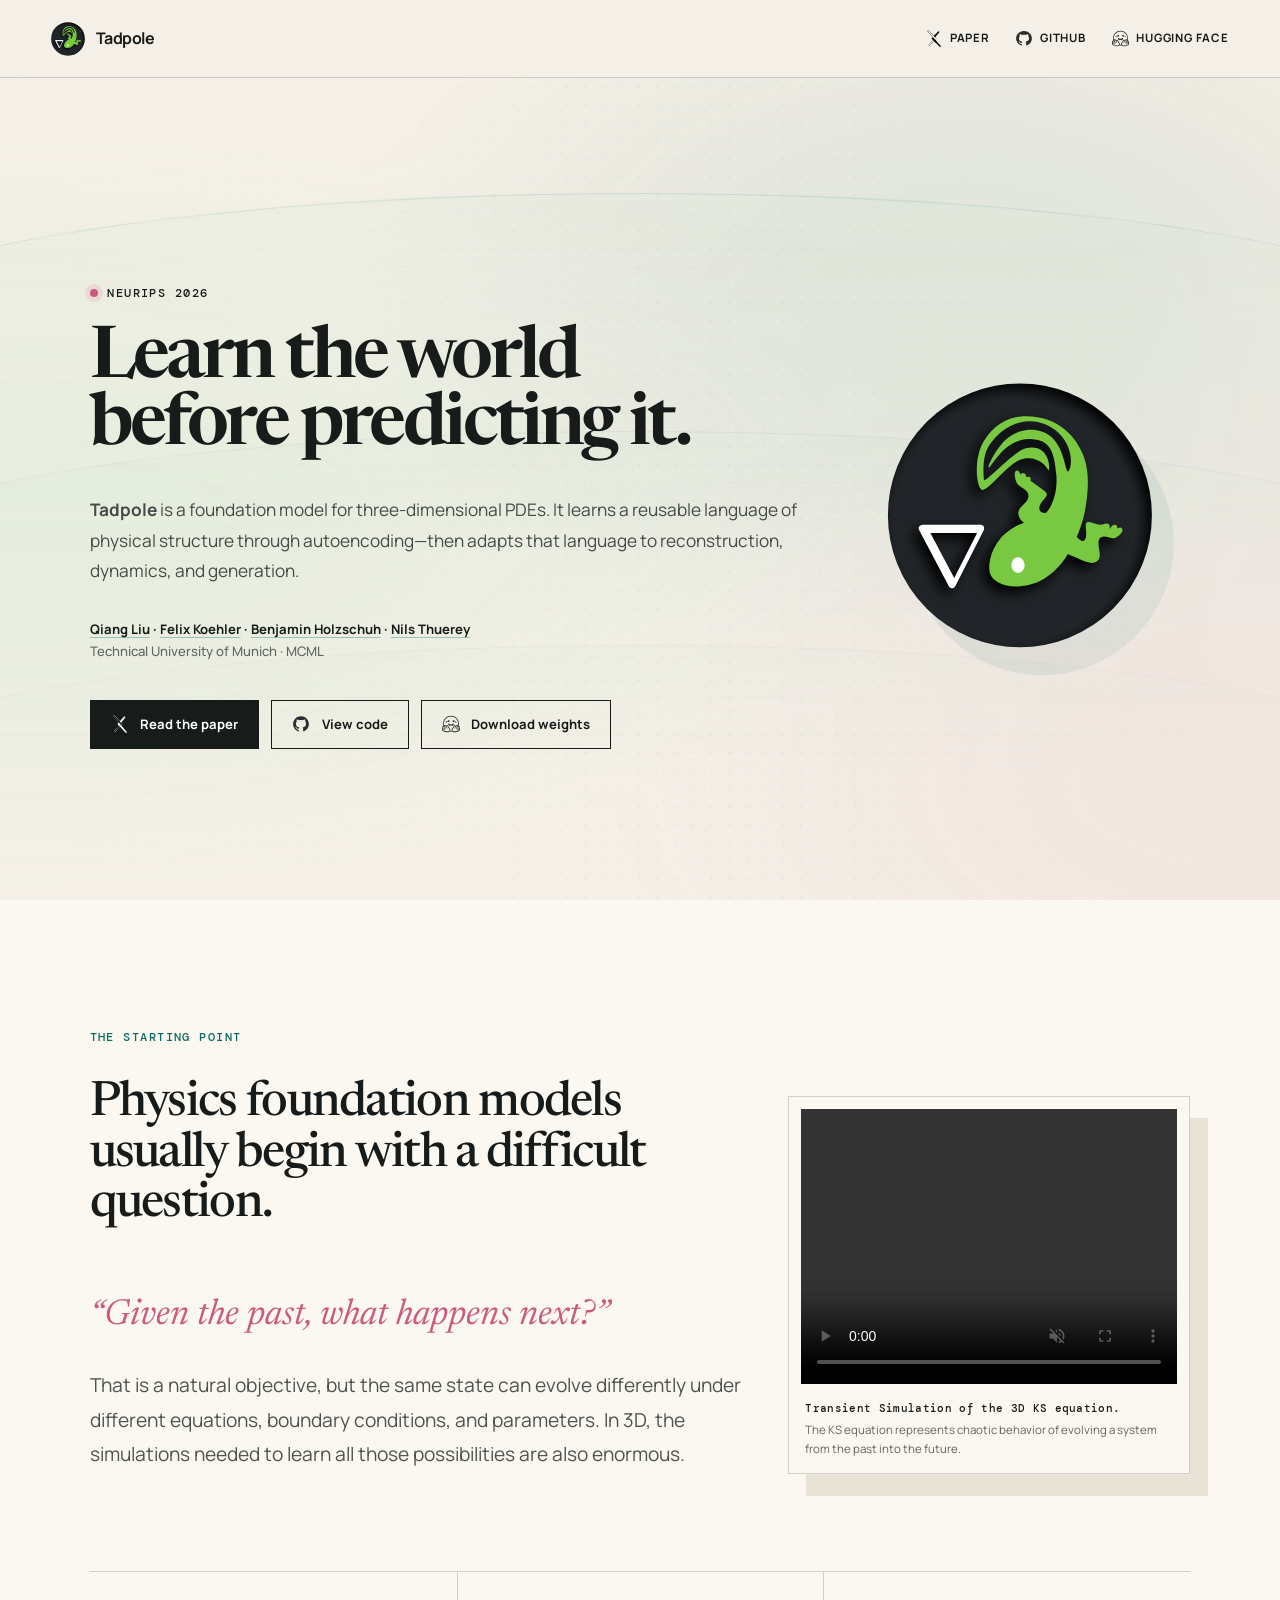
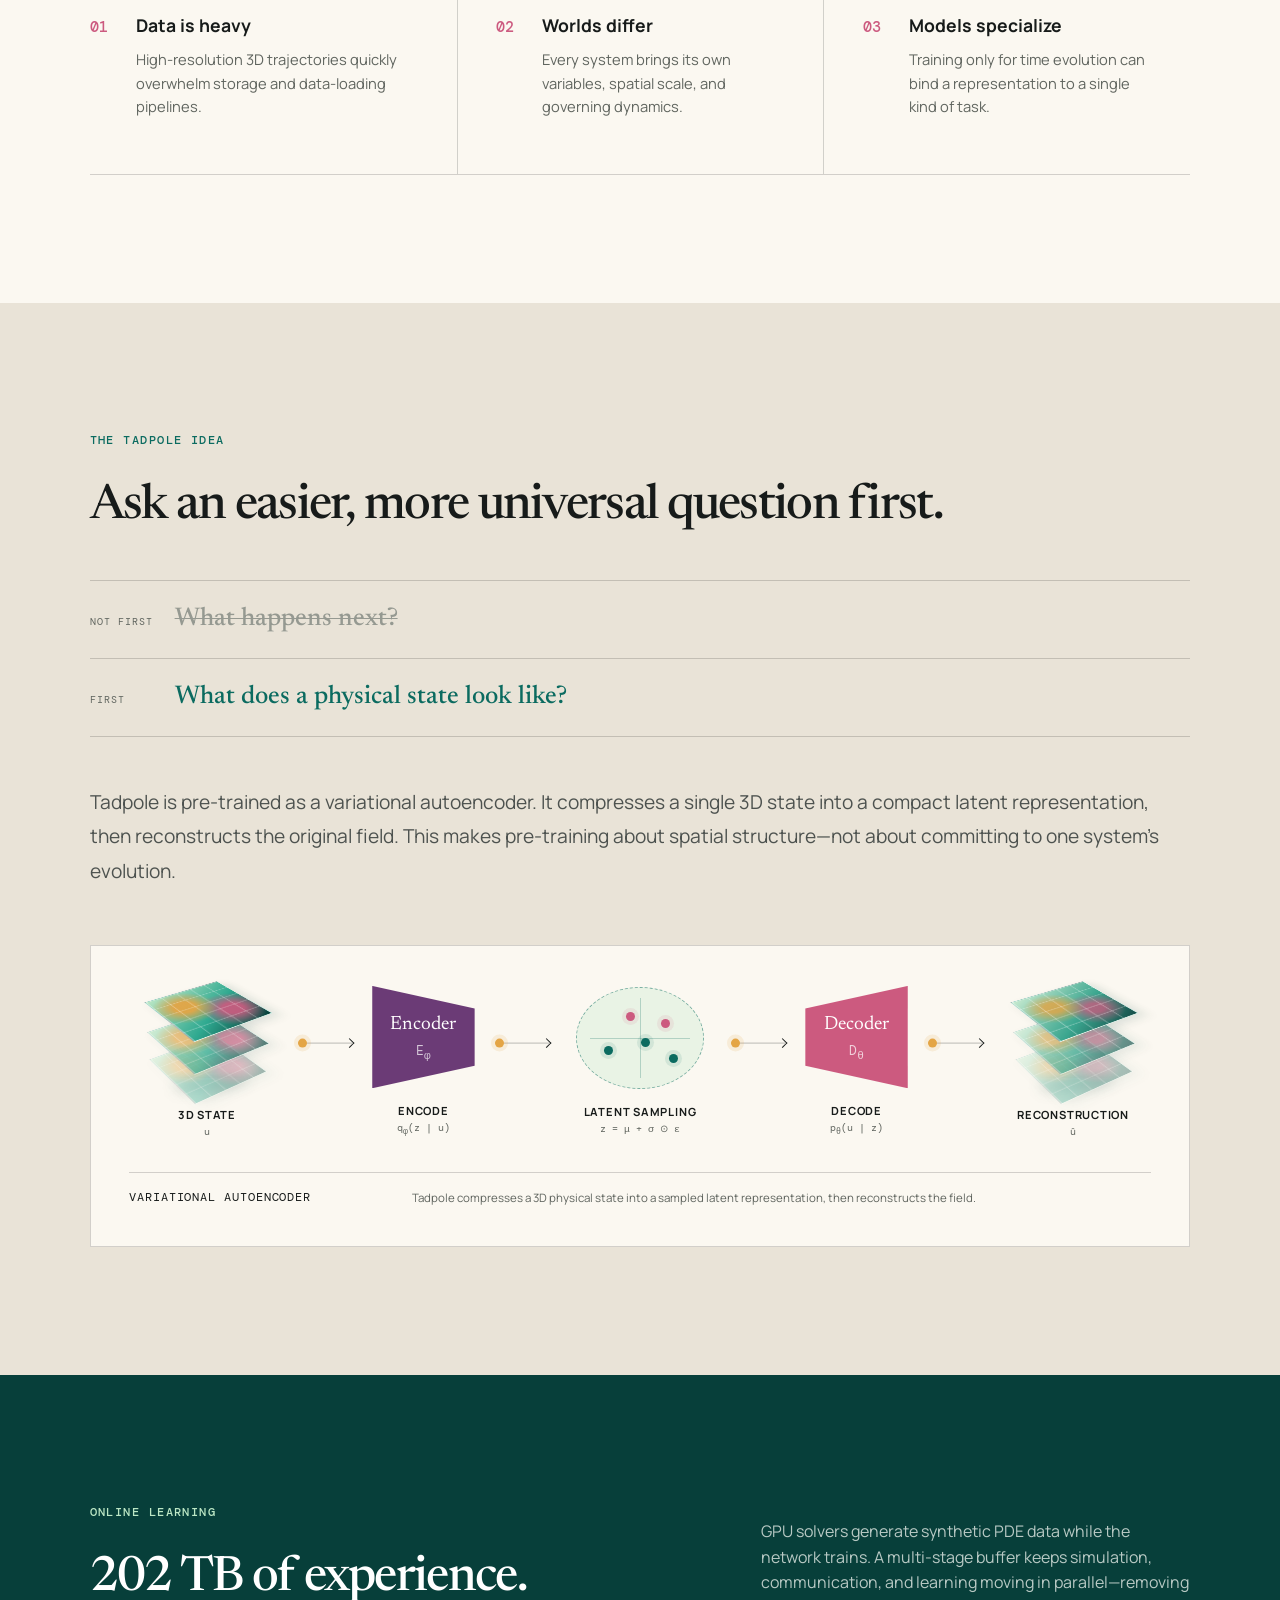
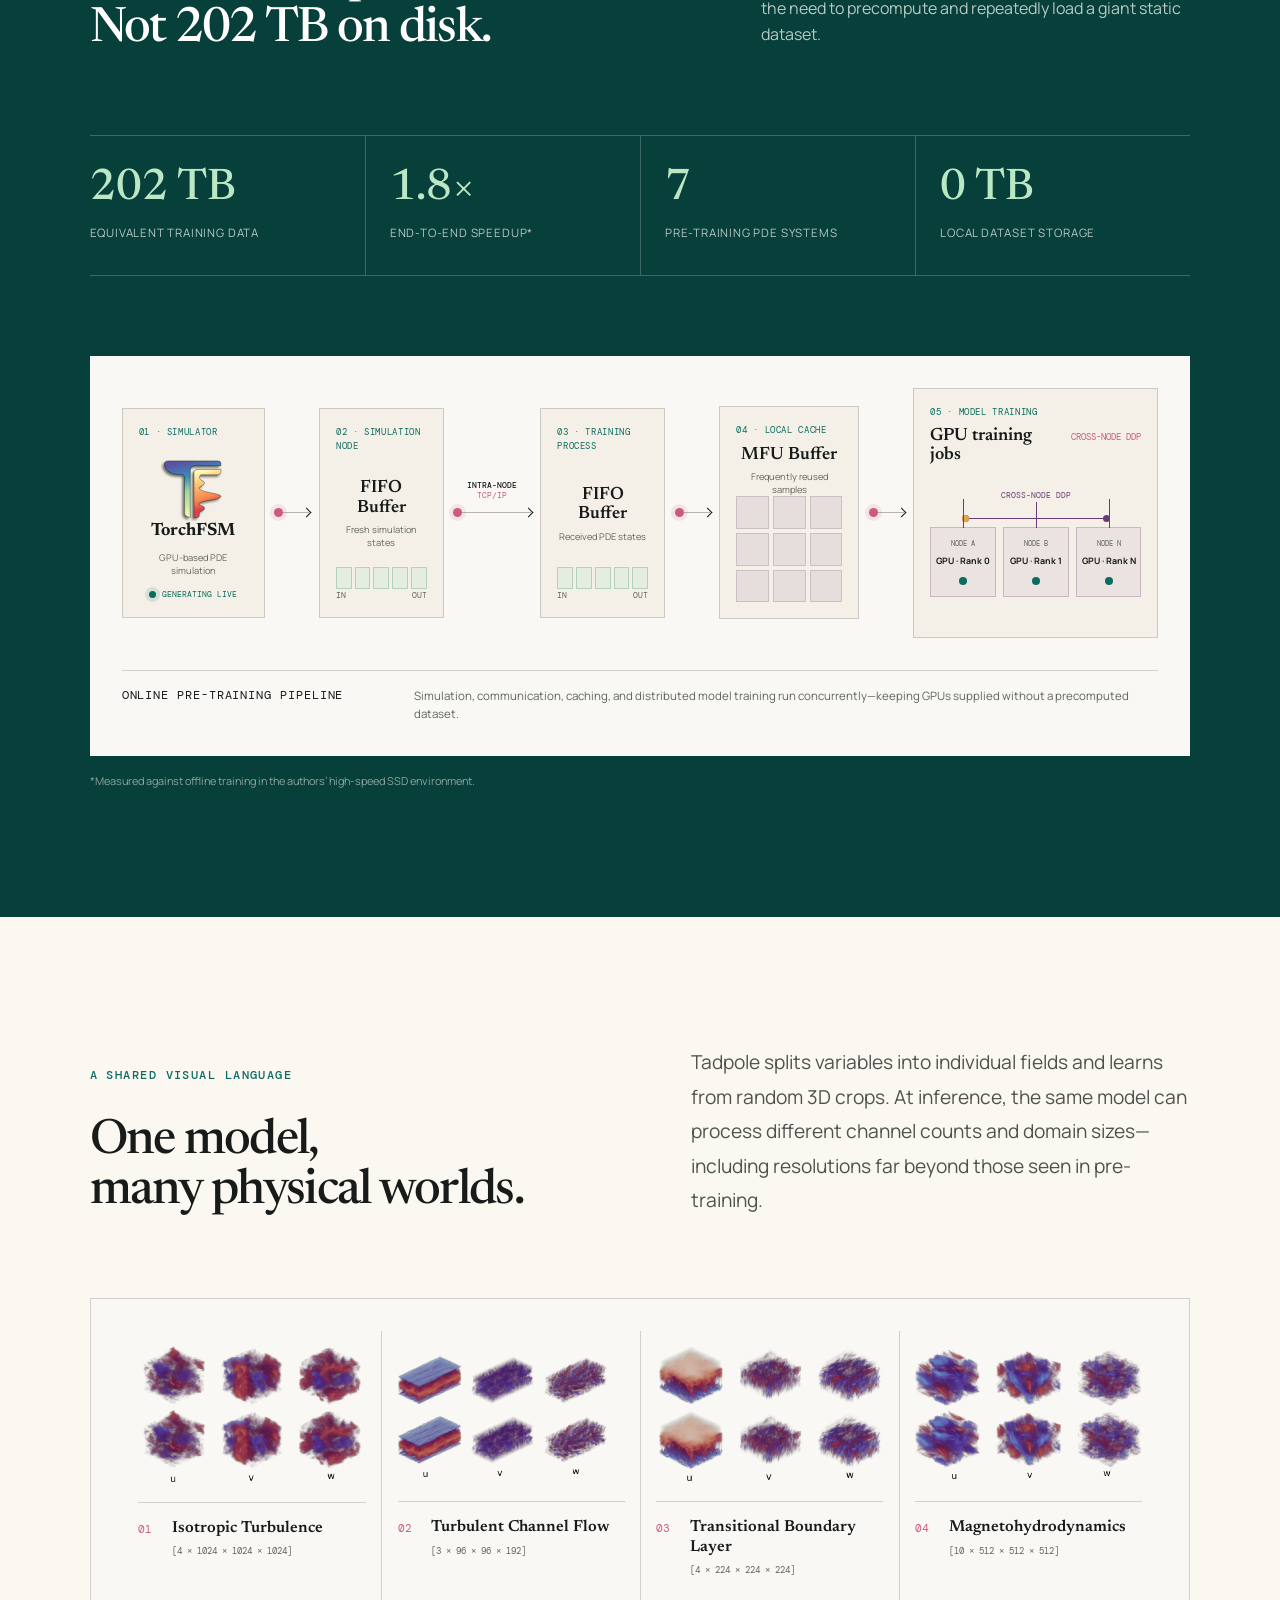
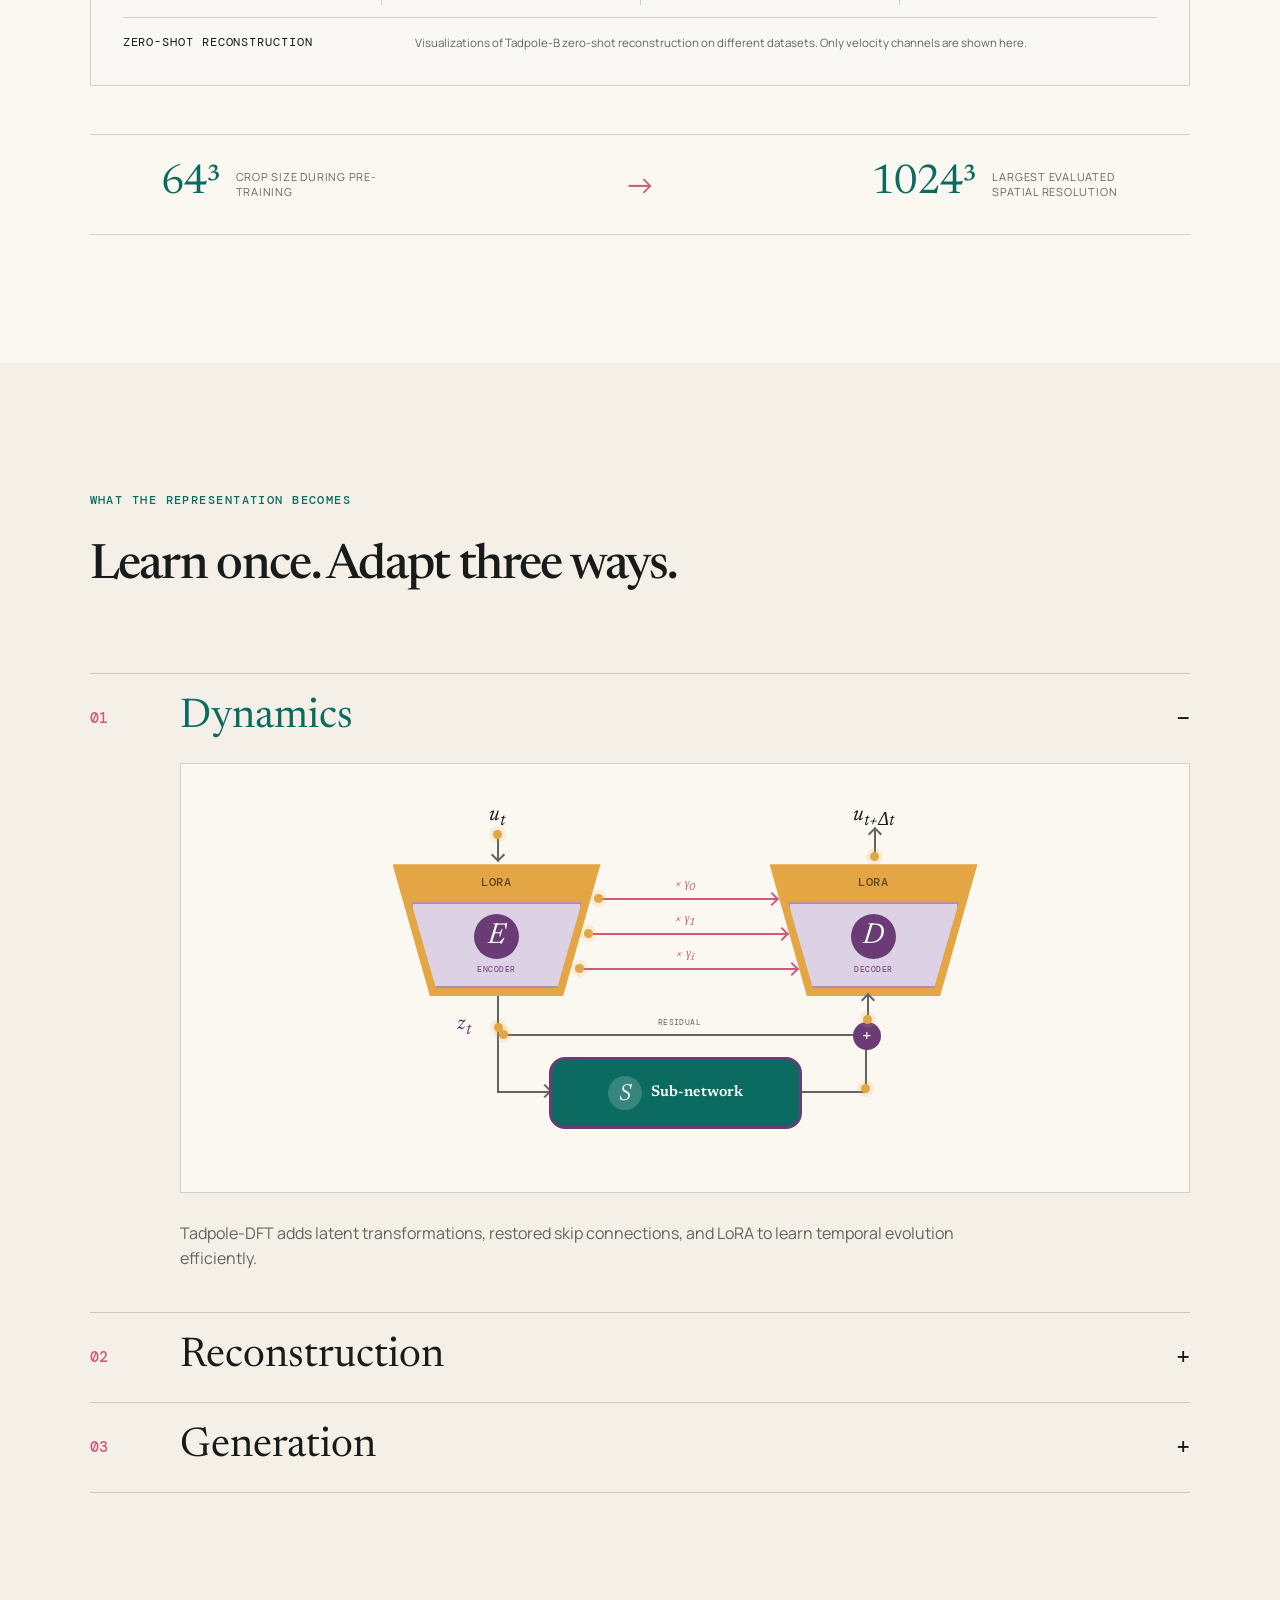
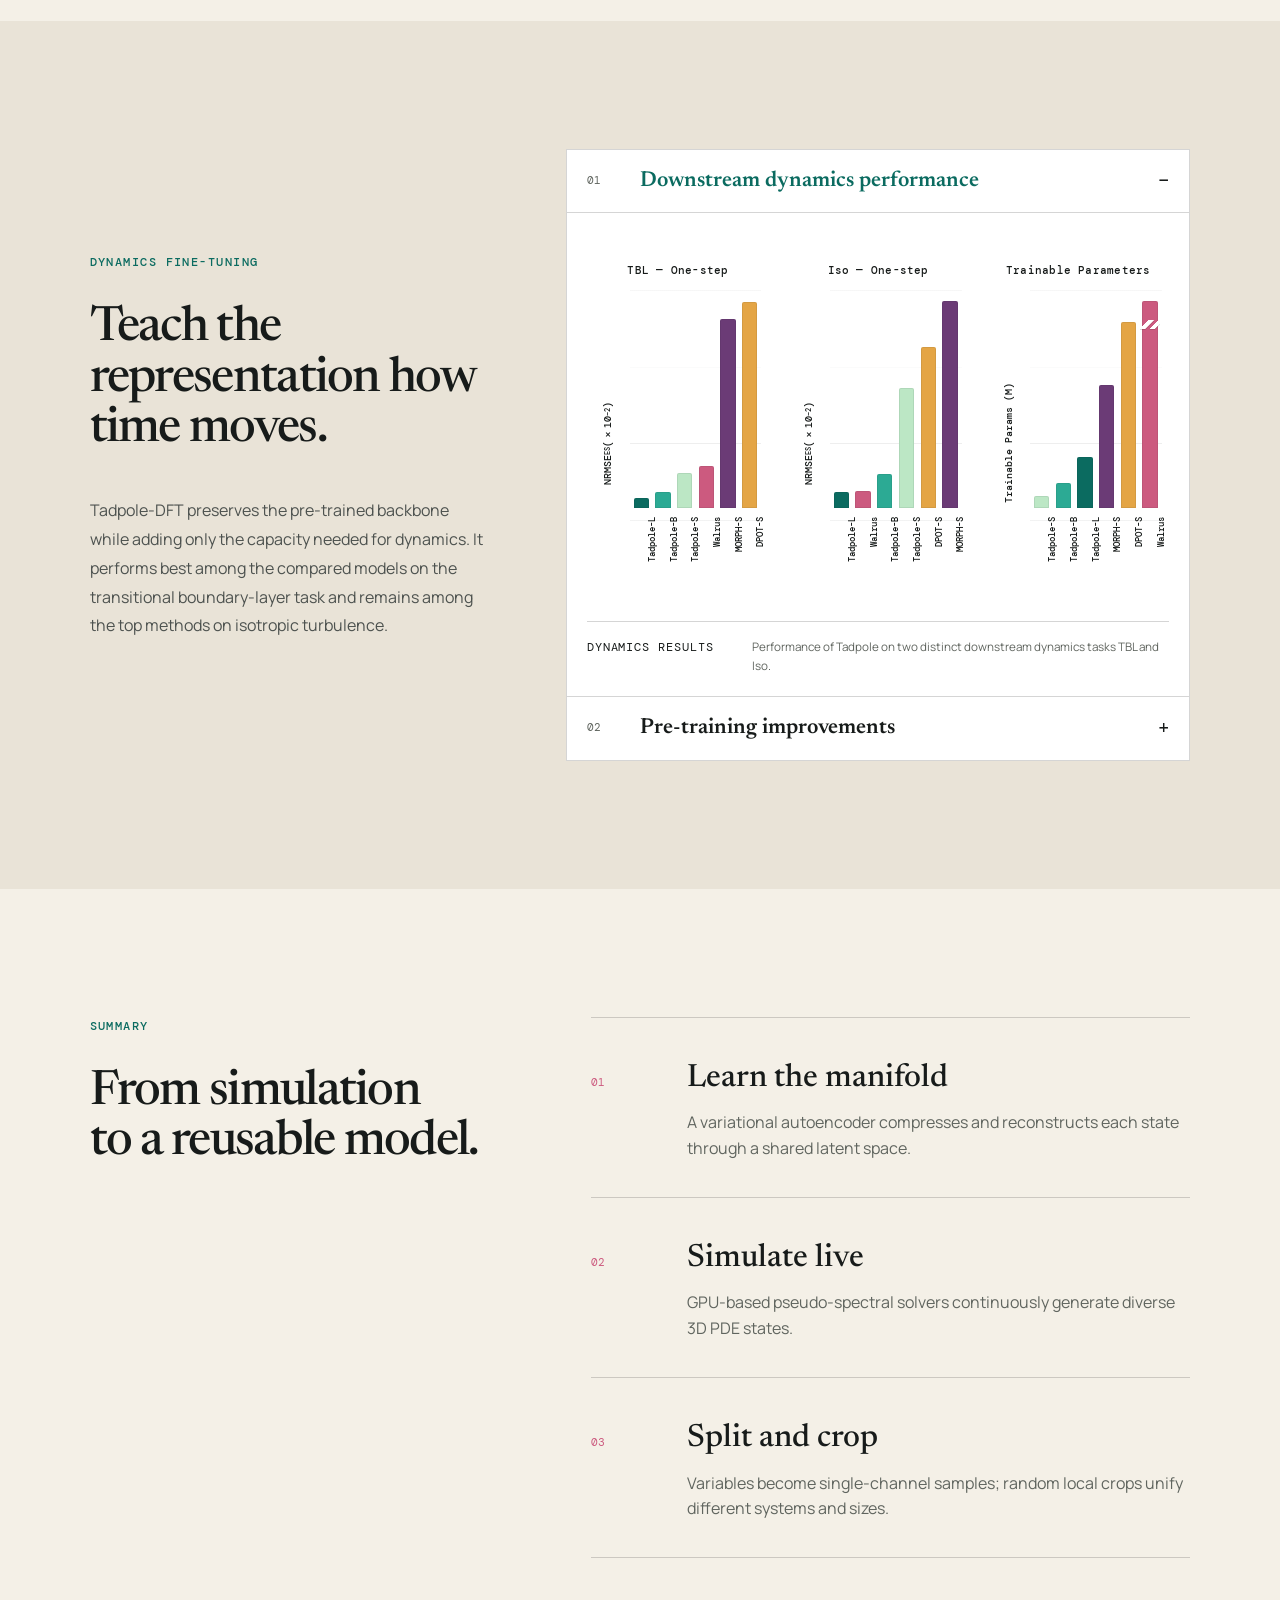
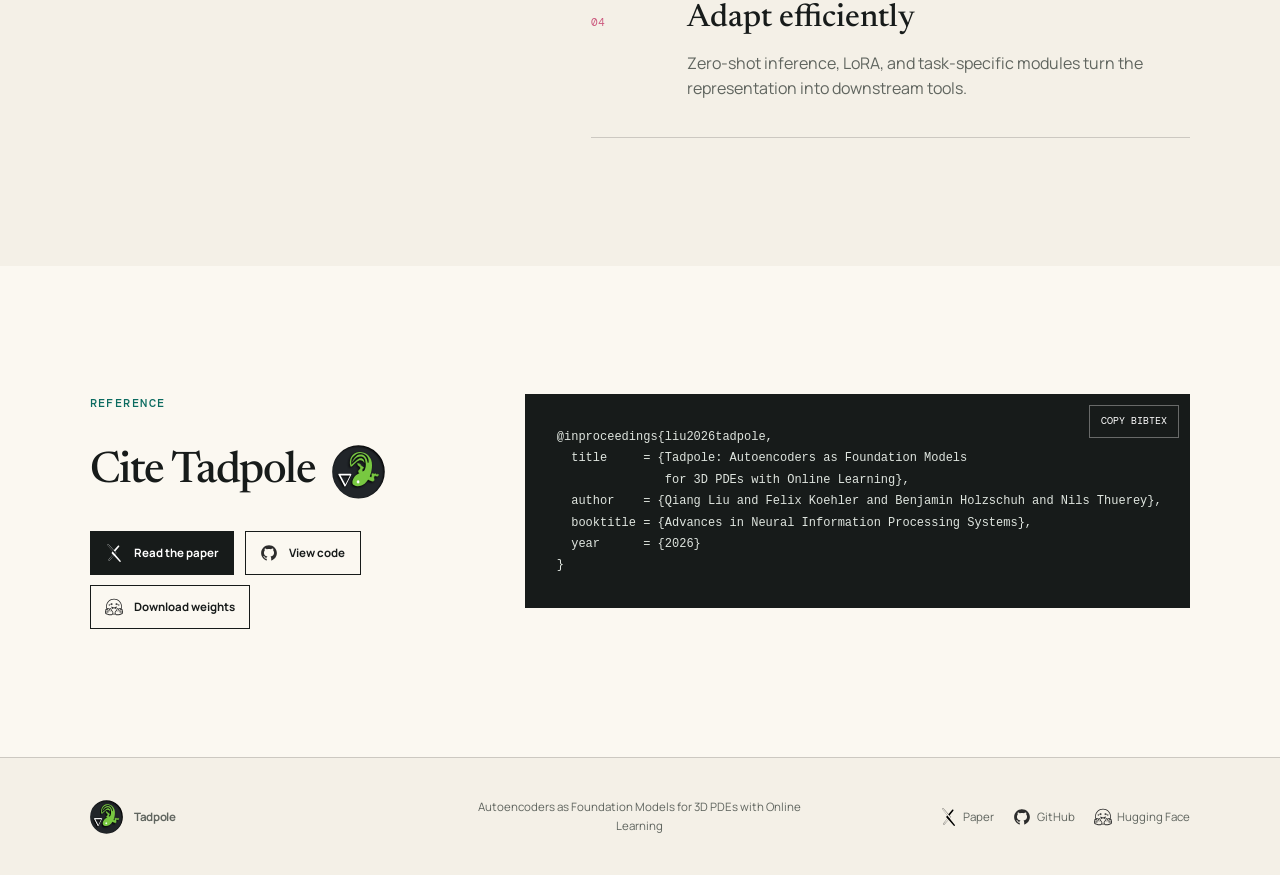
==== docs/index.html @ f6e2d160 "rename webpage folder" ====
<!doctype html>
<html lang="en">
  <head>
    <meta charset="utf-8" />
    <meta name="viewport" content="width=device-width, initial-scale=1" />
    <meta
      name="description"
      content="Tadpole is a foundation model for 3D PDEs that learns transferable representations through autoencoding and online simulation."
    />
    <meta name="theme-color" content="#f4f0e7" />
    <meta property="og:title" content="Tadpole: Autoencoders as Foundation Models for 3D PDEs" />
    <meta
      property="og:description"
      content="Learn the shape of the physical world first. Then learn how it moves."
    />
    <meta property="og:type" content="website" />
    <meta property="og:image" content="assets/blog/pic/fig2.png" />
    <title>Tadpole — Foundation Models for 3D PDEs</title>
    <link rel="icon" href="assets/tadpole.svg" type="image/svg+xml" />
    <link rel="preconnect" href="https://fonts.googleapis.com" />
    <link rel="preconnect" href="https://fonts.gstatic.com" crossorigin />
    <link
      href="https://fonts.googleapis.com/css2?family=DM+Mono:wght@400;500&family=Manrope:wght@400;500;600;700&family=Newsreader:opsz,wght@6..72,500;6..72,600&display=swap"
      rel="stylesheet"
    />
    <link rel="stylesheet" href="styles.css?v=20261026-14" />
  </head>
  <body>
    <div class="page-loader" aria-hidden="true">
      <div class="page-loader-brand">
        <img src="assets/tadpole.svg" alt="" />
        <strong>Tadpole</strong>
        <span>Foundation models for 3D PDEs</span>
        <i><b></b></i>
      </div>
    </div>
    <a class="skip-link" href="#story">Skip to the story</a>

    <header class="site-header">
      <a class="brand" href="#top" aria-label="Tadpole, back to top">
        <img class="brand-logo" src="assets/tadpole.svg" alt="" />
        <span>Tadpole</span>
      </a>
      <div class="header-actions" aria-label="Project links">
        <a class="header-link" href="https://arxiv.org/abs/2605.15284" aria-label="Read the Tadpole paper on arXiv">
          <img class="link-icon" src="assets/images/thirdparty_icons/arXiv_black.svg" alt="" /><span class="link-label">Paper</span>
        </a>
        <a class="header-link" href="https://github.com/tum-pbs/tadpole" aria-label="View Tadpole on GitHub">
          <img class="link-icon" src="assets/images/thirdparty_icons/githubb_black.svg" alt="" /><span class="link-label">GitHub</span>
        </a>
        <a class="header-link" href="https://huggingface.co/thuerey-group/Tadpole" aria-label="Download Tadpole from Hugging Face">
          <img class="link-icon" src="assets/images/thirdparty_icons/Huggingface_black.svg" alt="" /><span class="link-label">Hugging Face</span>
        </a>
      </div>
    </header>

    <main id="top">
      <section class="hero" aria-labelledby="hero-title">
        <div class="hero-flow" aria-hidden="true">
          <span></span><span></span><span></span>
        </div>
        <div class="hero-copy">
          <div class="eyebrow"><span class="dot"></span> NeurIPS 2026</div>
          <h1 id="hero-title">Learn the world<br /><span class="hero-title-line">before predicting it.</span></h1>
          <p class="hero-deck">
            <strong>Tadpole</strong> is a foundation model for three-dimensional PDEs.
            It learns a reusable language of physical structure through autoencoding—then
            adapts that language to reconstruction, dynamics, and generation.
          </p>
          <p class="authors">
            <a href="https://qiauil.github.io/">Qiang Liu</a> ·
            <a href="https://fkoehler.site/">Felix Koehler</a> ·
            <a href="https://www.linkedin.com/in/benjamin-holzschuh-022768236/">Benjamin Holzschuh</a> ·
            <a href="https://ge.in.tum.de/about/n-thuerey/">Nils Thuerey</a>
            <span>Technical University of Munich · MCML</span>
          </p>
          <div class="hero-actions">
            <a class="button button-primary" href="https://arxiv.org/abs/2605.15284">
              <img class="link-icon" src="assets/images/thirdparty_icons/arXiv_white.svg" alt="" />Read the paper
            </a>
            <a class="button button-secondary" href="https://github.com/tum-pbs/tadpole">
              <img class="link-icon" src="assets/images/thirdparty_icons/githubb_black.svg" alt="" />View code
            </a>
            <a class="button button-secondary" href="https://huggingface.co/thuerey-group/Tadpole">
              <img class="link-icon" src="assets/images/thirdparty_icons/Huggingface_black.svg" alt="" />Download weights
            </a>
          </div>
        </div>

        <div class="hero-visual hero-logo-visual">
          <img src="assets/tadpole.svg" alt="Tadpole logo" />
        </div>
      </section>

      <section class="story-intro section" id="story">
        <p class="section-kicker">The starting point</p>
        <div class="story-intro-lead">
          <div class="story-intro-copy">
            <h2>Physics foundation models usually begin with a difficult question.</h2>
            <p class="statement">“Given the past, what happens next?”</p>
            <p class="body-large">
              That is a natural objective, but the same state can evolve differently under different
              equations, boundary conditions, and parameters. In 3D, the simulations needed to learn
              all those possibilities are also enormous.
            </p>
          </div>
          <figure class="ks-video">
            <video
              src="assets/video/ks.mp4"
              width="364"
              height="266"
              autoplay
              loop
              muted
              playsinline
              controls
              aria-describedby="ks-video-caption"
            ></video>
            <figcaption id="ks-video-caption">
              <strong>Transient Simulation of the 3D KS equation.</strong>
              The KS equation represents chaotic behavior of evolving a system from the past into the future.
            </figcaption>
          </figure>
        </div>
        <div class="challenge-grid" aria-label="Three challenges for 3D physics foundation models">
          <article>
            <span>01</span>
            <h3>Data is heavy</h3>
            <p>High-resolution 3D trajectories quickly overwhelm storage and data-loading pipelines.</p>
          </article>
          <article>
            <span>02</span>
            <h3>Worlds differ</h3>
            <p>Every system brings its own variables, spatial scale, and governing dynamics.</p>
          </article>
          <article>
            <span>03</span>
            <h3>Models specialize</h3>
            <p>Training only for time evolution can bind a representation to a single kind of task.</p>
          </article>
        </div>
      </section>

      <section class="pivot section" id="idea">
        <div class="pivot-copy">
          <p class="section-kicker">The Tadpole idea</p>
          <h2>Ask an easier, more universal question first.</h2>
          <div class="question-swap">
            <div class="question old"><span>Not first</span><s>What happens next?</s></div>
            <div class="question new"><span>First</span><strong>What does a physical state look like?</strong></div>
          </div>
          <p class="body-large">
            Tadpole is pre-trained as a variational autoencoder. It compresses a single 3D state
            into a compact latent representation, then reconstructs the original field. This makes
            pre-training about spatial structure—not about committing to one system’s evolution.
          </p>
        </div>
        <figure class="vae-animation" aria-labelledby="vae-animation-caption">
          <div class="vae-flow">
            <div class="vae-stage vae-field-stage">
              <div class="vae-field-card" aria-hidden="true">
                <span class="vae-field-plane vae-plane-back"></span>
                <span class="vae-field-plane vae-plane-middle"></span>
                <span class="vae-field-plane vae-plane-front"></span>
              </div>
              <strong>3D state</strong>
              <small>u</small>
            </div>

            <div class="vae-connector" style="--delay: 0s" aria-hidden="true"><i></i></div>

            <div class="vae-stage">
              <div class="vae-module vae-encoder" aria-hidden="true">
                <span>Encoder</span>
                <small>E<sub>φ</sub></small>
              </div>
              <strong>Encode</strong>
              <small>q<sub>φ</sub>(z | u)</small>
            </div>

            <div class="vae-connector" style="--delay: .55s" aria-hidden="true"><i></i></div>

            <div class="vae-stage vae-latent-stage">
              <div class="vae-latent" aria-hidden="true">
                <span class="latent-axis latent-axis-x"></span>
                <span class="latent-axis latent-axis-y"></span>
                <i style="--x: 25%; --y: 62%; --d: 0s"></i>
                <i style="--x: 42%; --y: 28%; --d: -.35s"></i>
                <i style="--x: 54%; --y: 54%; --d: -.7s"></i>
                <i style="--x: 70%; --y: 35%; --d: -1.05s"></i>
                <i style="--x: 76%; --y: 70%; --d: -1.4s"></i>
              </div>
              <strong>Latent sampling</strong>
              <small>z = μ + σ ⊙ ε</small>
            </div>

            <div class="vae-connector" style="--delay: 1.1s" aria-hidden="true"><i></i></div>

            <div class="vae-stage">
              <div class="vae-module vae-decoder" aria-hidden="true">
                <span>Decoder</span>
                <small>D<sub>θ</sub></small>
              </div>
              <strong>Decode</strong>
              <small>p<sub>θ</sub>(u | z)</small>
            </div>

            <div class="vae-connector" style="--delay: 1.65s" aria-hidden="true"><i></i></div>

            <div class="vae-stage vae-field-stage">
              <div class="vae-field-card vae-field-output" aria-hidden="true">
                <span class="vae-field-plane vae-plane-back"></span>
                <span class="vae-field-plane vae-plane-middle"></span>
                <span class="vae-field-plane vae-plane-front"></span>
              </div>
              <strong>Reconstruction</strong>
              <small>û</small>
            </div>
          </div>
          <figcaption id="vae-animation-caption">
            <span>Variational autoencoder</span>
            Tadpole compresses a 3D physical state into a sampled latent representation, then reconstructs the field.
          </figcaption>
        </figure>
      </section>

      <section class="online section" id="online">
        <div class="online-heading">
          <div class="online-title-block">
            <p class="section-kicker light">Online learning</p>
            <h2>202 TB of experience.<br />Not 202 TB on disk.</h2>
          </div>
          <p>
            GPU solvers generate synthetic PDE data while the network trains. A multi-stage buffer
            keeps simulation, communication, and learning moving in parallel—removing the need to
            precompute and repeatedly load a giant static dataset.
          </p>
        </div>
        <div class="stats-row">
          <div><strong>202 TB</strong><span>equivalent training data</span></div>
          <div><strong>1.8×</strong><span>end-to-end speedup*</span></div>
          <div><strong>7</strong><span>pre-training PDE systems</span></div>
          <div><strong>0 TB</strong><span>local dataset storage</span></div>
        </div>
        <figure class="online-animation" aria-labelledby="online-animation-caption">
          <div class="online-dataflow">
            <div class="online-node simulator-node">
              <span class="online-step">01 · Simulator</span>
              <a class="torchfsm-link" href="https://qiauil.github.io/torchfsm/" aria-label="Visit the TorchFSM project website">
                <img src="assets/torchfsm.svg" alt="TorchFSM logo" />
                <strong>TorchFSM</strong>
              </a>
              <small>GPU-based PDE simulation</small>
              <div class="sim-status"><i></i><span>Generating live</span></div>
            </div>

            <div class="online-connector" style="--flow-delay: 0s" aria-hidden="true"><i></i></div>

            <div class="online-node buffer-node">
              <span class="online-step">02 · Simulation node</span>
              <strong>FIFO Buffer</strong>
              <small>Fresh simulation states</small>
              <div class="fifo-queue" aria-hidden="true">
                <i></i><i></i><i></i><i></i><i></i>
              </div>
              <div class="queue-labels"><span>in</span><span>out</span></div>
            </div>

            <div class="online-connector tcp-connector" style="--flow-delay: .5s">
              <span><strong>Intra-node</strong> TCP/IP</span><i aria-hidden="true"></i>
            </div>

            <div class="online-node buffer-node">
              <span class="online-step">03 · Training process</span>
              <strong>FIFO Buffer</strong>
              <small>Received PDE states</small>
              <div class="fifo-queue fifo-queue-receive" aria-hidden="true">
                <i></i><i></i><i></i><i></i><i></i>
              </div>
              <div class="queue-labels"><span>in</span><span>out</span></div>
            </div>

            <div class="online-connector" style="--flow-delay: 1s" aria-hidden="true"><i></i></div>

            <div class="online-node mfu-node">
              <span class="online-step">04 · Local cache</span>
              <strong>MFU Buffer</strong>
              <small>Frequently reused samples</small>
              <div class="mfu-grid" aria-hidden="true">
                <i></i><i></i><i></i><i></i><i></i><i></i><i></i><i></i><i></i>
              </div>
            </div>

            <div class="online-connector" style="--flow-delay: 1.5s" aria-hidden="true"><i></i></div>

            <div class="online-node training-node">
              <div class="training-heading">
                <span class="online-step">05 · Model training</span>
                <strong>GPU training jobs</strong>
                <small>Cross-node DDP</small>
              </div>
              <div class="ddp-cluster" aria-label="Multiple GPU jobs connected through cross-node distributed data parallel training">
                <span class="ddp-label">Cross-node DDP</span>
                <div class="ddp-rail" aria-hidden="true"><i></i></div>
                <div class="gpu-job"><span>Node A</span><strong>GPU · Rank 0</strong><i></i></div>
                <div class="gpu-job"><span>Node B</span><strong>GPU · Rank 1</strong><i></i></div>
                <div class="gpu-job"><span>Node N</span><strong>GPU · Rank N</strong><i></i></div>
              </div>
            </div>
          </div>
          <figcaption id="online-animation-caption">
            <span>Online pre-training pipeline</span>
            Simulation, communication, caching, and distributed model training run concurrently—keeping GPUs supplied without a precomputed dataset.
          </figcaption>
        </figure>
        <p class="footnote">*Measured against offline training in the authors’ high-speed SSD environment.</p>
      </section>

      <section class="transfer section">
        <div class="transfer-heading">
          <div>
            <p class="section-kicker">A shared visual language</p>
            <h2>One model,<br />many physical worlds.</h2>
          </div>
          <p class="body-large">
            Tadpole splits variables into individual fields and learns from random 3D crops. At inference,
            the same model can process different channel counts and domain sizes—including resolutions far
            beyond those seen in pre-training.
          </p>
        </div>
        <div class="reconstruction-panel">
          <div
            class="reconstruction-showcase"
            aria-label="Tadpole-B zero-shot reconstructions on four unseen physical systems"
            aria-describedby="reconstruction-overall-caption"
          >
            <figure class="reconstruction-item">
            <div class="reconstruction-image">
              <img
                src="assets/images/reconstruction_vis/iso.png"
                alt="Zero-shot reconstruction visualization for isotropic turbulence"
              />
            </div>
            <figcaption>
              <span>01</span>
              <strong>Isotropic Turbulence</strong>
              <code>[4 × 1024 × 1024 × 1024]</code>
            </figcaption>
            </figure>
            <figure class="reconstruction-item">
            <div class="reconstruction-image">
              <img
                src="assets/images/reconstruction_vis/tcf.png"
                alt="Zero-shot reconstruction visualization for turbulent channel flow"
              />
            </div>
            <figcaption>
              <span>02</span>
              <strong>Turbulent Channel Flow</strong>
              <code>[3 × 96 × 96 × 192]</code>
            </figcaption>
            </figure>
            <figure class="reconstruction-item">
            <div class="reconstruction-image">
              <img
                src="assets/images/reconstruction_vis/tbl.png"
                alt="Zero-shot reconstruction visualization for a transitional boundary layer"
              />
            </div>
            <figcaption>
              <span>03</span>
              <strong>Transitional Boundary Layer</strong>
              <code>[4 × 224 × 224 × 224]</code>
            </figcaption>
            </figure>
            <figure class="reconstruction-item">
            <div class="reconstruction-image">
              <img
                src="assets/images/reconstruction_vis/mhd.png"
                alt="Zero-shot reconstruction visualization for magnetohydrodynamics"
              />
            </div>
            <figcaption>
              <span>04</span>
              <strong>Magnetohydrodynamics</strong>
              <code>[10 × 512 × 512 × 512]</code>
            </figcaption>
            </figure>
          </div>
          <div class="reconstruction-overall-caption" id="reconstruction-overall-caption">
            <span>Zero-shot reconstruction</span>
            <p>Visualizations of Tadpole-B zero-shot reconstruction on different datasets. Only velocity channels are shown here.</p>
          </div>
        </div>
        <div class="callout-line">
          <div class="callout-stat"><span>64³</span><p>crop size during pre-training</p></div>
          <i aria-hidden="true">→</i>
          <div class="callout-stat"><span>1024³</span><p>largest evaluated spatial resolution</p></div>
        </div>
      </section>

      <section class="outcomes section" id="results">
        <p class="section-kicker">What the representation becomes</p>
        <h2>Learn once. Adapt three ways.</h2>
        <div class="outcome-list">
          <article class="outcome active" data-outcome="predict">
            <button type="button" aria-expanded="true">
              <span class="outcome-index">01</span>
              <span class="outcome-title">Dynamics</span>
              <span class="outcome-icon">−</span>
            </button>
            <div class="outcome-detail">
              <p>Tadpole-DFT adds latent transformations, restored skip connections, and LoRA to learn temporal evolution efficiently.</p>
              <div class="outcome-diagram dynamics-diagram" role="group" aria-label="Dynamics architecture: the encoder and decoder are connected by skip connections, while the latent state follows both a direct residual path and a sub-network path before merging at the decoder">
                <div class="dft-map">
                  <span class="architecture-state dft-input-state">u<sub>t</sub></span>
                  <span class="dft-input-arrow" aria-hidden="true"></span>
                  <div class="architecture-block architecture-encoder dft-encoder" tabindex="0" data-tooltip="Low rank adaption for the backbone" aria-label="LoRA encoder block: Low rank adaption for the backbone">
                    <span class="lora-label">LoRA</span>
                    <div class="architecture-block-inner">
                      <i>E</i><small>Encoder</small>
                    </div>
                  </div>
                  <div class="dft-skip-bank" tabindex="0" data-tooltip="Predict with high-resolution spatial information" aria-label="Skip connections: Predict with high-resolution spatial information">
                    <span><em>× γ<sub>0</sub></em><i></i></span>
                    <span><em>× γ<sub>1</sub></em><i></i></span>
                    <span><em>× γ<sub>i</sub></em><i></i></span>
                  </div>
                  <div class="architecture-block architecture-decoder dft-decoder" tabindex="0" data-tooltip="Low rank adaption for the backbone" aria-label="LoRA decoder block: Low rank adaption for the backbone">
                    <span class="lora-label">LoRA</span>
                    <div class="architecture-block-inner">
                      <i>D</i><small>Decoder</small>
                    </div>
                  </div>
                  <span class="dft-output-arrow" aria-hidden="true"></span>
                  <span class="architecture-state dft-output-state">u<sub>t+Δt</sub></span>
                  <span class="latent-state dft-latent-state">z<sub>t</sub></span>
                  <span class="dft-residual-direct" aria-hidden="true"><em>Residual</em></span>
                  <span class="dft-subnetwork-input" aria-hidden="true"></span>
                  <div class="dft-subnetwork" tabindex="0" data-tooltip="Capture cross-variable interactions in latent space" aria-label="Sub-network: Capture cross-variable interactions in latent space"><i>S</i><span>Sub-network</span></div>
                  <span class="dft-subnetwork-output" aria-hidden="true"></span>
                  <div class="merge-node dft-merge" aria-hidden="true">+</div>
                  <span class="dft-merge-up" aria-hidden="true"></span>
                </div>
              </div>
            </div>
          </article>
          <article class="outcome" data-outcome="reconstruct">
            <button type="button" aria-expanded="false">
              <span class="outcome-index">02</span>
              <span class="outcome-title">Reconstruction</span>
              <span class="outcome-icon">+</span>
            </button>
            <div class="outcome-detail">
              <p>Use the pre-trained model directly on unseen systems, or fine-tune it for sharper domain-specific reconstructions.</p>
              <div class="outcome-diagram compact-diagram" role="group" aria-label="Reconstruction architecture: an input state passes through a LoRA-adapted encoder and decoder to produce a reconstruction">
                <div class="architecture-flow">
                  <span class="architecture-state">u<sub>t</sub></span>
                  <span class="architecture-arrow arrow-down" aria-hidden="true"></span>
                  <div class="architecture-block architecture-encoder" tabindex="0" data-tooltip="Low rank adaption for the backbone" aria-label="LoRA encoder block: Low rank adaption for the backbone">
                    <span class="lora-label">LoRA</span>
                    <div class="architecture-block-inner">
                      <i>E</i><small>Encoder</small>
                    </div>
                  </div>
                  <span class="architecture-arrow arrow-down" aria-hidden="true"></span>
                  <div class="architecture-block architecture-decoder" tabindex="0" data-tooltip="Low rank adaption for the backbone" aria-label="LoRA decoder block: Low rank adaption for the backbone">
                    <span class="lora-label lora-bottom">LoRA</span>
                    <div class="architecture-block-inner">
                      <i>D</i><small>Decoder</small>
                    </div>
                  </div>
                  <span class="architecture-arrow arrow-down" aria-hidden="true"></span>
                  <span class="architecture-state">û<sub>t</sub></span>
                </div>
              </div>
            </div>
          </article>
          <article class="outcome" data-outcome="generate">
            <button type="button" aria-expanded="false">
              <span class="outcome-index">03</span>
              <span class="outcome-title">Generation</span>
              <span class="outcome-icon">+</span>
            </button>
            <div class="outcome-detail">
              <p>Train a flow-matching model in the compact latent space, then decode new samples into full 3D physical fields.</p>
              <div class="outcome-diagram compact-diagram" role="group" aria-label="Generation architecture: an input state passes through a LoRA-adapted encoder into a compact latent representation used by a generative model">
                <div class="architecture-flow">
                  <span class="architecture-state">u<sub>t</sub></span>
                  <span class="architecture-arrow arrow-down" aria-hidden="true"></span>
                  <div class="architecture-block architecture-encoder" tabindex="0" data-tooltip="Low rank adaption for the backbone" aria-label="LoRA encoder block: Low rank adaption for the backbone">
                    <span class="lora-label">LoRA</span>
                    <div class="architecture-block-inner">
                      <i>E</i><small>Encoder</small>
                    </div>
                  </div>
                  <span class="latent-state">z<sub>t</sub></span>
                  <span class="architecture-arrow arrow-down" aria-hidden="true"></span>
                  <div class="generative-block" tabindex="0" data-tooltip="Generate new samples in latent space" aria-label="Generative Model: Generate new samples in latent space">
                    <span>Generative Model</span>
                    <small>Latent flow matching</small>
                  </div>
                </div>
              </div>
            </div>
          </article>
        </div>
      </section>

      <section class="evidence section">
        <div class="evidence-copy">
          <p class="section-kicker">Dynamics fine-tuning</p>
          <h2>Teach the representation how time moves.</h2>
          <p class="body-large">
            Tadpole-DFT preserves the pre-trained backbone while adding only the capacity needed for
            dynamics. It performs best among the compared models on the transitional boundary-layer
            task and remains among the top methods on isotropic turbulence.
          </p>
        </div>
        <figure class="paper-figure results-figure benchmark-figure" aria-label="Six bar plots comparing dynamics performance and trainable parameter counts">
          <div class="benchmark-accordion">
            <details class="benchmark-group benchmark-group-primary" name="dynamics-benchmark" open>
              <summary>
                <span class="benchmark-group-index">01</span>
                <span class="benchmark-group-title">Downstream dynamics performance</span>
                <span class="benchmark-group-icon" aria-hidden="true"></span>
              </summary>
              <div class="benchmark-group-content">
                <div class="benchmark-charts">
            <article class="mini-chart" aria-labelledby="chart-tbl-title">
              <h3 id="chart-tbl-title">TBL — One-step</h3>
              <div class="chart-layout">
                <div class="y-axis-title">NRMSE<sup>ES</sup> (×10<sup>−2</sup>)</div>
                <div class="bar-area">
                  <div class="bar method-tadpole-l" style="--bar-height: 4.8%" tabindex="0" data-method="Tadpole-L" data-value="0.58" aria-label="Tadpole-L: 0.58"><span>Tadpole-L</span></div>
                  <div class="bar method-tadpole-b" style="--bar-height: 7.8%" tabindex="0" data-method="Tadpole-B" data-value="0.93" aria-label="Tadpole-B: 0.93"><span>Tadpole-B</span></div>
                  <div class="bar method-tadpole-s" style="--bar-height: 16.9%" tabindex="0" data-method="Tadpole-S" data-value="2.02" aria-label="Tadpole-S: 2.02"><span>Tadpole-S</span></div>
                  <div class="bar method-walrus" style="--bar-height: 20.3%" tabindex="0" data-method="Walrus" data-value="2.44" aria-label="Walrus: 2.44"><span>Walrus</span></div>
                  <div class="bar method-morph" style="--bar-height: 91.3%" tabindex="0" data-method="MORPH-S" data-value="10.95" aria-label="MORPH-S: 10.95"><span>MORPH-S</span></div>
                  <div class="bar method-dpot" style="--bar-height: 99.7%" tabindex="0" data-method="DPOT-S" data-value="11.96" aria-label="DPOT-S: 11.96"><span>DPOT-S</span></div>
                </div>
              </div>
            </article>

            <article class="mini-chart" aria-labelledby="chart-iso-title">
              <h3 id="chart-iso-title">Iso — One-step</h3>
              <div class="chart-layout">
                <div class="y-axis-title">NRMSE<sup>ES</sup> (×10<sup>−2</sup>)</div>
                <div class="bar-area">
                  <div class="bar method-tadpole-l" style="--bar-height: 7.5%" tabindex="0" data-method="Tadpole-L" data-value="3.51" aria-label="Tadpole-L: 3.51"><span>Tadpole-L</span></div>
                  <div class="bar method-walrus" style="--bar-height: 8%" tabindex="0" data-method="Walrus" data-value="3.74" aria-label="Walrus: 3.74"><span>Walrus</span></div>
                  <div class="bar method-tadpole-b" style="--bar-height: 16.6%" tabindex="0" data-method="Tadpole-B" data-value="7.78" aria-label="Tadpole-B: 7.78"><span>Tadpole-B</span></div>
                  <div class="bar method-tadpole-s" style="--bar-height: 58.3%" tabindex="0" data-method="Tadpole-S" data-value="27.27" aria-label="Tadpole-S: 27.27"><span>Tadpole-S</span></div>
                  <div class="bar method-dpot" style="--bar-height: 77.8%" tabindex="0" data-method="DPOT-S" data-value="36.35" aria-label="DPOT-S: 36.35"><span>DPOT-S</span></div>
                  <div class="bar method-morph" style="--bar-height: 100%" tabindex="0" data-method="MORPH-S" data-value="46.74" aria-label="MORPH-S: 46.74"><span>MORPH-S</span></div>
                </div>
              </div>
            </article>

            <article class="mini-chart" aria-labelledby="chart-params-title">
              <h3 id="chart-params-title">Trainable Parameters</h3>
              <div class="chart-layout">
                <div class="y-axis-title">Trainable Params (M)</div>
                <div class="bar-area broken-scale" aria-label="Scale is broken above 55 million parameters">
                  <div class="bar method-tadpole-s" style="--bar-height: 5.5%" tabindex="0" data-method="Tadpole-S" data-value="3.0 M" aria-label="Tadpole-S: 3.0 million"><span>Tadpole-S</span></div>
                  <div class="bar method-tadpole-b" style="--bar-height: 11.8%" tabindex="0" data-method="Tadpole-B" data-value="6.5 M" aria-label="Tadpole-B: 6.5 million"><span>Tadpole-B</span></div>
                  <div class="bar method-tadpole-l" style="--bar-height: 24.7%" tabindex="0" data-method="Tadpole-L" data-value="13.6 M" aria-label="Tadpole-L: 13.6 million"><span>Tadpole-L</span></div>
                  <div class="bar method-morph" style="--bar-height: 59.6%" tabindex="0" data-method="MORPH-S" data-value="32.8 M" aria-label="MORPH-S: 32.8 million"><span>MORPH-S</span></div>
                  <div class="bar method-dpot" style="--bar-height: 90%" tabindex="0" data-method="DPOT-S" data-value="49.5 M" aria-label="DPOT-S: 49.5 million"><span>DPOT-S</span></div>
                  <div class="bar method-walrus bar-broken" style="--bar-height: 100%" tabindex="0" data-method="Walrus" data-value="1300.0 M" aria-label="Walrus: 1300 million, bar truncated with a broken axis"><span>Walrus</span></div>
                </div>
              </div>
            </article>

                </div>
                <div class="performance-caption" role="note">
                  <span>Dynamics results</span>
                  Performance of Tadpole on two distinct downstream dynamics tasks TBL and Iso.
                </div>
              </div>
            </details>

            <details class="benchmark-group" name="dynamics-benchmark">
              <summary>
                <span class="benchmark-group-index">02</span>
                <span class="benchmark-group-title">Pre-training improvements</span>
                <span class="benchmark-group-icon" aria-hidden="true"></span>
              </summary>
              <div class="benchmark-group-content">
                <div class="benchmark-charts">
            <article class="mini-chart" aria-labelledby="chart-tbl-pretrain-title">
              <h3 id="chart-tbl-pretrain-title">TBL — One-step</h3>
              <div class="chart-layout">
                <div class="y-axis-title">NRMSE<sup>ES</sup> / NRMSE<sup>ES</sup><sub>Scratch</sub></div>
                <div class="bar-area">
                  <div class="bar method-lora64" style="--bar-height: 46%" tabindex="0" data-method="DFT LORA64" data-value="0.69" aria-label="DFT LORA64: 0.69"><span>DFT LORA64</span></div>
                  <div class="bar method-lora32" style="--bar-height: 65.3%" tabindex="0" data-method="DFT LORA32" data-value="0.98" aria-label="DFT LORA32: 0.98"><span>DFT LORA32</span></div>
                  <div class="bar method-fpft" style="--bar-height: 82%" tabindex="0" data-method="FPFT" data-value="1.23" aria-label="FPFT: 1.23"><span>FPFT</span></div>
                  <div class="bar method-lora16" style="--bar-height: 96.7%" tabindex="0" data-method="DFT LORA16" data-value="1.45" aria-label="DFT LORA16: 1.45"><span>DFT LORA16</span></div>
                </div>
              </div>
            </article>

            <article class="mini-chart" aria-labelledby="chart-iso-pretrain-title">
              <h3 id="chart-iso-pretrain-title">Iso — One-step</h3>
              <div class="chart-layout">
                <div class="y-axis-title">NRMSE<sup>ES</sup> / NRMSE<sup>ES</sup><sub>Scratch</sub></div>
                <div class="bar-area">
                  <div class="bar method-lora64" style="--bar-height: 41.5%" tabindex="0" data-method="DFT LORA64" data-value="0.54" aria-label="DFT LORA64: 0.54"><span>DFT LORA64</span></div>
                  <div class="bar method-lora32" style="--bar-height: 60.8%" tabindex="0" data-method="DFT LORA32" data-value="0.79" aria-label="DFT LORA32: 0.79"><span>DFT LORA32</span></div>
                  <div class="bar method-fpft" style="--bar-height: 66.9%" tabindex="0" data-method="FPFT" data-value="0.87" aria-label="FPFT: 0.87"><span>FPFT</span></div>
                  <div class="bar method-lora16" style="--bar-height: 96.9%" tabindex="0" data-method="DFT LORA16" data-value="1.26" aria-label="DFT LORA16: 1.26"><span>DFT LORA16</span></div>
                </div>
              </div>
            </article>

            <article class="mini-chart" aria-labelledby="chart-params-pretrain-title">
              <h3 id="chart-params-pretrain-title">Trainable Parameters</h3>
              <div class="chart-layout">
                <div class="y-axis-title">Trainable Params (M)</div>
                <div class="bar-area">
                  <div class="bar method-lora16" style="--bar-height: 12.3%" tabindex="0" data-method="DFT LORA16" data-value="5.1 M" aria-label="DFT LORA16: 5.1 million"><span>DFT LORA16</span></div>
                  <div class="bar method-lora32" style="--bar-height: 15.6%" tabindex="0" data-method="DFT LORA32" data-value="6.5 M" aria-label="DFT LORA32: 6.5 million"><span>DFT LORA32</span></div>
                  <div class="bar method-lora64" style="--bar-height: 22.4%" tabindex="0" data-method="DFT LORA64" data-value="9.3 M" aria-label="DFT LORA64: 9.3 million"><span>DFT LORA64</span></div>
                  <div class="bar method-fpft" style="--bar-height: 100%" tabindex="0" data-method="FPFT" data-value="41.6 M" aria-label="FPFT: 41.6 million"><span>FPFT</span></div>
                </div>
              </div>
            </article>
                </div>
                <div class="performance-caption" role="note">
                  <span>Pre-training gains</span>
                  Performance improvements on the dynamics test from pre-training of Tadpole.
                </div>
              </div>
            </details>
          </div>
        </figure>
      </section>

      <section class="method section" id="method">
        <div class="method-heading">
          <p class="section-kicker">Summary</p>
          <h2>From simulation<br />to a reusable model.</h2>
        </div>
        <ol class="method-steps">
          <li>
            <span>01</span>
            <div><h3>Learn the manifold</h3><p>A variational autoencoder compresses and reconstructs each state through a shared latent space.</p></div>
          </li>
          <li>
            <span>02</span>
            <div><h3>Simulate live</h3><p>GPU-based pseudo-spectral solvers continuously generate diverse 3D PDE states.</p></div>
          </li>
          <li>
            <span>03</span>
            <div><h3>Split and crop</h3><p>Variables become single-channel samples; random local crops unify different systems and sizes.</p></div>
          </li>
          <li>
            <span>04</span>
            <div><h3>Adapt efficiently</h3><p>Zero-shot inference, LoRA, and task-specific modules turn the representation into downstream tools.</p></div>
          </li>
        </ol>
      </section>

      <section class="citation section" aria-labelledby="citation-title">
        <div class="citation-intro">
          <p class="section-kicker">Reference</p>
          <div class="citation-title-row">
            <h2 id="citation-title">Cite Tadpole</h2>
            <img src="assets/tadpole.svg" alt="" />
          </div>
          <div class="citation-actions">
            <a class="button button-primary" href="https://arxiv.org/abs/2605.15284">
              <img class="link-icon" src="assets/images/thirdparty_icons/arXiv_white.svg" alt="" />Read the paper
            </a>
            <a class="button button-secondary" href="https://github.com/tum-pbs/tadpole">
              <img class="link-icon" src="assets/images/thirdparty_icons/githubb_black.svg" alt="" />View code
            </a>
            <a class="button button-secondary" href="https://huggingface.co/thuerey-group/Tadpole">
              <img class="link-icon" src="assets/images/thirdparty_icons/Huggingface_black.svg" alt="" />Download weights
            </a>
          </div>
        </div>
        <div class="citation-box">
          <pre id="bibtex"><code>@inproceedings{liu2026tadpole,
  title     = {Tadpole: Autoencoders as Foundation Models
               for 3D PDEs with Online Learning},
  author    = {Qiang Liu and Felix Koehler and Benjamin Holzschuh and Nils Thuerey},
  booktitle = {Advances in Neural Information Processing Systems},
  year      = {2026}
}</code></pre>
          <button class="copy-button" type="button" data-copy-target="bibtex">Copy BibTeX</button>
        </div>
      </section>
    </main>

    <footer>
      <div class="brand footer-brand"><img class="brand-logo" src="assets/tadpole.svg" alt="" /><span>Tadpole</span></div>
      <p>Autoencoders as Foundation Models for 3D PDEs with Online Learning</p>
      <div class="footer-links" aria-label="Project links">
        <a href="https://arxiv.org/abs/2605.15284"><img class="link-icon" src="assets/images/thirdparty_icons/arXiv_black.svg" alt="" />Paper</a>
        <a href="https://github.com/tum-pbs/tadpole"><img class="link-icon" src="assets/images/thirdparty_icons/githubb_black.svg" alt="" />GitHub</a>
        <a href="https://huggingface.co/thuerey-group/Tadpole"><img class="link-icon" src="assets/images/thirdparty_icons/Huggingface_black.svg" alt="" />Hugging Face</a>
      </div>
    </footer>

    <div class="component-tooltip" id="component-tooltip" role="tooltip" aria-hidden="true"></div>
    <script src="script.js?v=20261026-2"></script>
  </body>
</html>
---- docs/styles.css ----
:root {
  --paper: #f4f0e7;
  --paper-deep: #e9e3d7;
  --ink: #171b1a;
  --muted: #60655f;
  --line: rgba(23, 27, 26, 0.18);
  --teal: #0b6b60;
  --teal-deep: #073f3a;
  --mint: #bce7c5;
  --pink: #cc5a7f;
  --amber: #e4a545;
  --purple: #6b3b76;
  --sans: "Manrope", system-ui, sans-serif;
  --serif: "Newsreader", Georgia, serif;
  --mono: "DM Mono", monospace;
}

* { box-sizing: border-box; }
html { scroll-behavior: smooth; }
body {
  margin: 0;
  color: var(--ink);
  background: var(--paper);
  font-family: var(--sans);
  font-size: 16px;
  line-height: 1.6;
  -webkit-font-smoothing: antialiased;
}
a { color: inherit; }
img { max-width: 100%; display: block; }
button { font: inherit; }
.link-icon { width: 1.12rem; height: 1.12rem; flex: 0 0 auto; object-fit: contain; }

.page-loader {
  position: fixed; z-index: 1000; inset: 0; display: grid; place-items: center;
  overflow: hidden; pointer-events: none; background: var(--paper);
  animation: page-loader-exit 1.65s .08s cubic-bezier(.76, 0, .24, 1) forwards;
}
.page-loader::before {
  content: ""; position: absolute; inset: 0; opacity: .28;
  background-image: radial-gradient(rgba(23,27,26,.18) .75px, transparent .75px);
  background-size: 18px 18px;
  mask-image: radial-gradient(circle at center, black, transparent 68%);
}
.page-loader-brand { position: relative; display: flex; flex-direction: column; align-items: center; text-align: center; animation: page-loader-brand .65s cubic-bezier(.2,.8,.2,1) both; }
.page-loader-brand img { width: clamp(82px, 10vw, 126px); height: clamp(82px, 10vw, 126px); object-fit: contain; filter: drop-shadow(10px 12px 0 rgba(11,107,96,.09)); }
.page-loader-brand strong { margin-top: 1rem; font-family: var(--serif); font-size: clamp(2rem, 3.5vw, 3.25rem); font-weight: 600; line-height: 1; letter-spacing: -.035em; }
.page-loader-brand > span { margin-top: .55rem; color: var(--muted); font-family: var(--mono); font-size: .62rem; letter-spacing: .11em; text-transform: uppercase; }
.page-loader-brand > i { width: min(220px, 48vw); height: 2px; margin-top: 1.5rem; overflow: hidden; background: rgba(23,27,26,.12); }
.page-loader-brand > i > b { display: block; width: 100%; height: 100%; background: var(--teal); transform-origin: left; animation: page-loader-progress 1.05s .22s cubic-bezier(.65,0,.35,1) both; }
body > .site-header, body > main, body > footer { animation: page-content-enter .7s 1.05s cubic-bezier(.2,.8,.2,1) both; }

@keyframes page-loader-brand {
  from { opacity: 0; transform: translateY(16px) scale(.96); }
  to { opacity: 1; transform: translateY(0) scale(1); }
}
@keyframes page-loader-progress {
  from { transform: scaleX(0); }
  to { transform: scaleX(1); }
}
@keyframes page-loader-exit {
  0%, 66% { visibility: visible; transform: translateY(0); }
  100% { visibility: hidden; transform: translateY(-100%); }
}
@keyframes page-content-enter {
  from { opacity: 0; transform: translateY(12px); }
  to { opacity: 1; transform: translateY(0); }
}

.skip-link {
  position: fixed; left: 1rem; top: -5rem; z-index: 100;
  background: var(--ink); color: white; padding: .75rem 1rem;
}
.skip-link:focus { top: 1rem; }

.site-header {
  height: 78px; padding: 0 clamp(1.25rem, 4vw, 4.75rem);
  display: grid; grid-template-columns: 1fr auto; align-items: center;
  border-bottom: 1px solid var(--line); background: rgba(244, 240, 231, .9);
  backdrop-filter: blur(14px); position: sticky; top: 0; z-index: 50;
}
.brand { display: inline-flex; align-items: center; gap: .65rem; font-weight: 700; text-decoration: none; letter-spacing: -.03em; }
.brand-logo { width: 34px; height: 34px; display: block; object-fit: contain; }
.header-actions { justify-self: end; display: flex; align-items: center; gap: clamp(.8rem, 2vw, 1.7rem); }
.header-link { display: inline-flex; align-items: center; gap: .42rem; text-decoration: none; font-size: .72rem; font-weight: 700; letter-spacing: .07em; text-transform: uppercase; }
.header-link:hover { color: var(--teal); }

.hero {
  min-height: calc(100vh - 78px); padding: clamp(4rem, 8vw, 7.5rem) clamp(1.25rem, 7vw, 8rem) 3rem;
  position: relative; display: grid; grid-template-columns: minmax(0, 1.35fr) minmax(340px, .65fr); align-items: center; gap: 4vw; overflow: hidden;
}
.hero::before {
  content: ""; position: absolute; z-index: 0; inset: 0; pointer-events: none; opacity: .25;
  background-image: radial-gradient(rgba(23,27,26,.16) .75px, transparent .75px); background-size: 18px 18px;
  mask-image: linear-gradient(to right, transparent 0, black 58%, transparent 100%);
}
.hero-flow { position: absolute; z-index: 0; inset: 0; overflow: hidden; pointer-events: none; }
.hero-flow::before {
  content: ""; position: absolute; inset: -24%; opacity: .62; filter: blur(38px);
  background:
    radial-gradient(ellipse at 18% 52%, rgba(188,231,197,.34) 0 12%, transparent 38%),
    radial-gradient(ellipse at 67% 35%, rgba(11,107,96,.12) 0 10%, transparent 35%),
    radial-gradient(ellipse at 82% 74%, rgba(204,90,127,.09) 0 8%, transparent 30%);
  animation: hero-tide 13s ease-in-out infinite alternate;
}
.hero-flow span { position: absolute; left: -14%; width: 128%; height: 34%; border-radius: 50%; border-top: 1px solid rgba(11,107,96,.13); background: linear-gradient(to bottom, rgba(188,231,197,.09), transparent 46%); will-change: transform; }
.hero-flow span:nth-child(1) { top: 14%; animation: hero-wave 10.5s -2.5s ease-in-out infinite alternate; }
.hero-flow span:nth-child(2) { top: 43%; opacity: .72; border-color: rgba(107,59,118,.1); animation: hero-wave 13.5s -6s ease-in-out infinite alternate-reverse; }
.hero-flow span:nth-child(3) { top: 69%; opacity: .58; border-color: rgba(204,90,127,.1); animation: hero-wave 16s -9s ease-in-out infinite alternate; }
@keyframes hero-tide {
  0% { transform: translate3d(-2.5%, 1.5%, 0) rotate(-1deg) scale(1); }
  50% { transform: translate3d(3%, -2%, 0) rotate(1.5deg) scale(1.04); }
  100% { transform: translate3d(5%, 2%, 0) rotate(-.5deg) scale(1.01); }
}
@keyframes hero-wave {
  0% { transform: translate3d(-3%, 2%, 0) rotate(-2deg) scaleY(.86); }
  50% { transform: translate3d(1%, -3%, 0) rotate(1deg) scaleY(1.06); }
  100% { transform: translate3d(4%, 1%, 0) rotate(-1deg) scaleY(.93); }
}
.hero-copy { position: relative; z-index: 2; }
.eyebrow, .section-kicker {
  display: flex; align-items: center; gap: .6rem; margin: 0 0 1.5rem;
  font-family: var(--mono); font-size: .75rem; font-weight: 500; letter-spacing: .12em; text-transform: uppercase;
}
.dot { width: 8px; height: 8px; background: var(--pink); border-radius: 50%; box-shadow: 0 0 0 5px rgba(204,90,127,.13); }
h1, h2, h3, p { margin-top: 0; }
h1 { font-family: var(--serif); font-size: clamp(3.2rem, 5.6vw, 6.4rem); line-height: .94; letter-spacing: -.05em; margin-bottom: 2.1rem; font-weight: 600; }
.hero-title-line { display: inline-block; white-space: nowrap; }
.hero-deck { max-width: 760px; font-size: clamp(1rem, 1.35vw, 1.25rem); line-height: 1.75; color: #454b47; }
.authors { margin: 2rem 0 2.3rem; font-size: .82rem; font-weight: 700; line-height: 1.7; }
.authors span { display: block; color: var(--muted); font-weight: 500; }
.authors a { text-decoration-color: rgba(11,107,96,.35); text-underline-offset: .2em; }
.authors a:hover { color: var(--teal); text-decoration-color: currentColor; }
.hero-actions { display: flex; flex-wrap: wrap; align-items: center; gap: .8rem; }
.button {
  min-height: 49px; display: inline-flex; align-items: center; justify-content: center; gap: .7rem;
  padding: .75rem 1.25rem; border: 1px solid var(--ink); text-decoration: none; font-size: .82rem; font-weight: 700;
  transition: transform .2s, background .2s, color .2s;
}
.button:hover { transform: translateY(-2px); }
.button-primary { background: var(--ink); color: white; }
.button-primary:hover { background: var(--teal); border-color: var(--teal); }
.button-secondary:hover { background: white; }
.hero-visual { position: relative; z-index: 1; height: min(520px, 56vw); min-height: 390px; perspective: 1100px; }
.hero-logo-visual { min-height: 360px; display: grid; place-items: center; perspective: none; }
.hero-logo-visual img { width: min(78%, 380px); max-height: 380px; filter: drop-shadow(22px 28px 0 rgba(11,107,96,.08)); }
.field { position: absolute; width: 72%; aspect-ratio: 1; border: 1px solid rgba(255,255,255,.42); border-radius: 38% 62% 61% 39% / 42% 39% 61% 58%; transform-style: preserve-3d; }
.field-back { right: 3%; top: 2%; background: var(--pink); transform: rotateX(62deg) rotateZ(-34deg); opacity: .34; filter: blur(1px); }
.field-mid { right: 14%; top: 13%; background: var(--purple); transform: rotateX(62deg) rotateZ(-34deg) translateZ(45px); opacity: .52; }
.field-front { right: 25%; top: 23%; background: linear-gradient(145deg, var(--mint), #2fa990 55%, var(--teal-deep)); transform: rotateX(62deg) rotateZ(-34deg) translateZ(90px); box-shadow: 30px 50px 70px rgba(7,63,58,.2); overflow: hidden; }
.field-front::before, .field-front::after { content: ""; position: absolute; border-radius: 50%; filter: blur(18px); }
.field-front::before { width: 58%; height: 58%; left: 8%; top: 12%; background: var(--amber); opacity: .8; }
.field-front::after { width: 48%; height: 48%; right: 4%; bottom: 5%; background: var(--pink); opacity: .75; }
.field-grid { position: absolute; z-index: 2; inset: 0; opacity: .25; background-image: linear-gradient(rgba(255,255,255,.7) 1px, transparent 1px), linear-gradient(90deg, rgba(255,255,255,.7) 1px, transparent 1px); background-size: 11% 11%; }
.latent-pill { position: absolute; right: 3%; bottom: 8%; z-index: 4; display: flex; align-items: center; gap: .7rem; padding: .65rem .8rem; background: var(--paper); border: 1px solid var(--ink); font-family: var(--mono); font-size: .64rem; text-transform: uppercase; letter-spacing: .04em; }
.latent-pill span:last-child { color: var(--teal); font-weight: 700; }
.axis { position: absolute; font-family: var(--mono); font-size: .7rem; color: var(--muted); }
.axis-x { bottom: 29%; left: 18%; }.axis-y { bottom: 23%; left: 26%; }.axis-z { bottom: 25%; left: 19%; }

.section { padding: clamp(5rem, 10vw, 10rem) clamp(1.25rem, 7vw, 8rem); }
.story-intro { width: 100%; background: #fbf8f1; }
.story-intro-lead { display: grid; grid-template-columns: minmax(0, 1.15fr) minmax(300px, .7fr); gap: clamp(1.5rem, 3vw, 3.5rem); align-items: center; }
.section-kicker { color: var(--teal); margin-bottom: 2rem; }
.section-kicker.light { color: var(--mint); }
.story-intro h2, .pivot h2, .online h2, .transfer h2, .outcomes > h2, .evidence h2, .method h2, .citation h2 {
  font-family: var(--serif); font-size: clamp(2.35rem, 3.8vw, 4.35rem); line-height: 1.04; letter-spacing: -.035em; font-weight: 500;
}
.story-intro h2 { max-width: 880px; }
.statement { font-family: var(--serif); font-style: italic; font-size: clamp(1.8rem, 2.8vw, 3.2rem); color: var(--pink); margin: 3.5rem 0 1.5rem; }
.body-large { max-width: 760px; color: #4d524f; font-size: clamp(1.05rem, 1.5vw, 1.3rem); line-height: 1.8; }
.ks-video { width: min(100%, 460px); margin: 0; justify-self: start; padding: .75rem; background: #fbf8f1; border: 1px solid var(--line); box-shadow: 18px 22px 0 var(--paper-deep); }
.ks-video video { display: block; width: 100%; height: auto; aspect-ratio: 364 / 266; background: var(--ink); }
.ks-video figcaption { margin: 1rem .25rem .2rem; color: var(--muted); font-size: .72rem; line-height: 1.6; }
.ks-video figcaption strong { display: block; margin-bottom: .25rem; color: var(--ink); font-family: var(--mono); font-size: .68rem; font-weight: 500; letter-spacing: .03em; }
.challenge-grid { display: grid; grid-template-columns: repeat(3, 1fr); margin-top: 5rem; border-top: 1px solid var(--line); border-bottom: 1px solid var(--line); }
.challenge-grid article { padding: 2.4rem 2.4rem 2.5rem 0; display: grid; grid-template-columns: 34px 1fr; align-items: baseline; column-gap: .75rem; }
.challenge-grid article + article { border-left: 1px solid var(--line); padding-left: 2.4rem; }
.challenge-grid span, .outcome-index { font-family: var(--mono); color: var(--pink); font-size: .95rem; font-weight: 500; }
.method-steps > li > span { font-family: var(--mono); color: var(--pink); font-size: .7rem; }
.challenge-grid h3 { margin: 0 0 .6rem; font-size: 1.1rem; }
.challenge-grid p { grid-column: 2; color: var(--muted); font-size: .92rem; }

.pivot { position: relative; width: 100%; display: block; background: var(--paper-deep); }
.pivot-copy .body-large { max-width: none; }
.question-swap { margin: 3rem 0; }
.question { display: grid; grid-template-columns: 85px 1fr; padding: 1.4rem 0; border-top: 1px solid var(--line); align-items: baseline; }
.question:last-child { border-bottom: 1px solid var(--line); }
.question span { font-family: var(--mono); font-size: .65rem; text-transform: uppercase; letter-spacing: .1em; color: var(--muted); }
.question s, .question strong { font-family: var(--serif); font-size: clamp(1.45rem, 2vw, 2.15rem); font-weight: 500; line-height: 1.25; }
.question s { color: #959991; text-decoration-thickness: 1px; }
.question.new strong { color: var(--teal); }
.vae-animation { width: 100%; margin: 3.5rem 0 0; padding: clamp(1.5rem, 3vw, 2.75rem); overflow: hidden; background: #fbf8f1; border: 1px solid var(--line); }
.vae-flow { display: grid; grid-template-columns: minmax(86px, 1fr) minmax(24px, .35fr) minmax(92px, .75fr) minmax(24px, .35fr) minmax(112px, 1fr) minmax(24px, .35fr) minmax(92px, .75fr) minmax(24px, .35fr) minmax(86px, 1fr); align-items: center; gap: clamp(.3rem, 1vw, 1rem); }
.vae-stage { min-width: 0; display: flex; flex-direction: column; align-items: center; text-align: center; }
.vae-stage > strong { margin-top: .85rem; font-size: .7rem; text-transform: uppercase; letter-spacing: .07em; }
.vae-stage > small { min-height: 1.2em; color: var(--muted); font-family: var(--mono); font-size: .62rem; }
.vae-field-card { position: relative; width: clamp(92px, 9.5vw, 140px); aspect-ratio: 1.12; overflow: visible; perspective: 420px; transform-style: preserve-3d; animation: vae-volume-float 3.8s ease-in-out infinite alternate; }
.vae-field-card::after { content: ""; position: absolute; z-index: -1; left: 22%; right: 16%; bottom: 3%; height: 12%; border-radius: 50%; background: rgba(7,63,58,.2); filter: blur(7px); transform: rotate(-7deg); }
.vae-field-plane { position: absolute; left: 14%; top: 9%; width: 72%; aspect-ratio: 1; border: 1px solid rgba(255,255,255,.52); background-image: linear-gradient(rgba(255,255,255,.34) 1px, transparent 1px), linear-gradient(90deg, rgba(255,255,255,.34) 1px, transparent 1px), radial-gradient(circle at 30% 35%, rgba(228,165,69,.95) 0 13%, transparent 38%), radial-gradient(circle at 73% 67%, rgba(204,90,127,.92) 0 12%, transparent 38%), linear-gradient(145deg, var(--mint), #2fa990 58%, var(--teal-deep)); background-size: 20% 20%, 20% 20%, auto, auto, auto; box-shadow: 4px 7px 13px rgba(7,63,58,.12); transform-style: preserve-3d; }
.vae-plane-back { opacity: .38; transform: rotateX(58deg) rotateZ(-35deg) translateZ(-34px); }
.vae-plane-middle { opacity: .68; transform: rotateX(58deg) rotateZ(-35deg) translateZ(0); }
.vae-plane-front { transform: rotateX(58deg) rotateZ(-35deg) translateZ(34px); }
.vae-field-output { animation-delay: -1.9s; }
.vae-field-output .vae-field-plane { background-image: linear-gradient(rgba(255,255,255,.38) 1px, transparent 1px), linear-gradient(90deg, rgba(255,255,255,.38) 1px, transparent 1px), radial-gradient(circle at 32% 38%, rgba(228,165,69,.82) 0 12%, transparent 37%), radial-gradient(circle at 70% 64%, rgba(204,90,127,.78) 0 11%, transparent 36%), linear-gradient(145deg, #c7ead0, #3ba68f 60%, #154e49); background-size: 20% 20%, 20% 20%, auto, auto, auto; }
.vae-module { width: clamp(86px, 8vw, 122px); height: clamp(88px, 8vw, 116px); display: flex; flex-direction: column; align-items: center; justify-content: center; color: white; background: var(--purple); filter: drop-shadow(7px 8px 0 rgba(107,59,118,.14)); }
.vae-module span { font-family: var(--serif); font-size: clamp(1rem, 1.5vw, 1.35rem); }
.vae-module small { color: rgba(255,255,255,.72); font-family: var(--mono); }
.vae-encoder { clip-path: polygon(0 0, 100% 22%, 100% 78%, 0 100%); }
.vae-decoder { clip-path: polygon(0 22%, 100% 0, 100% 100%, 0 78%); background: var(--pink); }
.vae-latent { position: relative; width: clamp(104px, 10vw, 148px); height: clamp(88px, 8vw, 116px); overflow: hidden; border: 1px dashed rgba(11,107,96,.5); border-radius: 50%; background: rgba(188,231,197,.28); }
.latent-axis { position: absolute; background: rgba(11,107,96,.25); }
.latent-axis-x { left: 10%; right: 10%; top: 50%; height: 1px; }
.latent-axis-y { top: 10%; bottom: 10%; left: 50%; width: 1px; }
.vae-latent i { position: absolute; left: var(--x); top: var(--y); width: 9px; height: 9px; margin: -4px 0 0 -4px; border-radius: 50%; background: var(--teal); box-shadow: 0 0 0 4px rgba(11,107,96,.1); animation: vae-sample 2.2s var(--d) ease-in-out infinite alternate; }
.vae-latent i:nth-of-type(even) { background: var(--pink); box-shadow: 0 0 0 4px rgba(204,90,127,.1); }
.vae-connector { position: relative; width: 100%; height: 1px; background: rgba(23,27,26,.28); transform: translateY(-1.15rem); }
.vae-connector::after { content: ""; position: absolute; right: -1px; top: -3px; width: 6px; height: 6px; border-top: 1px solid var(--ink); border-right: 1px solid var(--ink); transform: rotate(45deg); }
.vae-connector i { position: absolute; left: 0; top: -4px; width: 9px; height: 9px; border-radius: 50%; background: var(--amber); box-shadow: 0 0 0 4px rgba(228,165,69,.14); animation: vae-signal 2.8s var(--delay) linear infinite; }
.vae-animation figcaption { display: grid; grid-template-columns: minmax(160px, .35fr) 1fr; gap: 1.5rem; margin-top: 2rem; padding-top: 1rem; border-top: 1px solid var(--line); color: var(--muted); font-size: .72rem; }
.vae-animation figcaption span { color: var(--ink); font-family: var(--mono); text-transform: uppercase; letter-spacing: .08em; }

@keyframes vae-signal {
  0% { left: 0; opacity: 0; transform: scale(.65); }
  12% { opacity: 1; }
  82% { opacity: 1; }
  100% { left: calc(100% - 7px); opacity: 0; transform: scale(1); }
}
@keyframes vae-sample {
  from { transform: translate(-4px, 3px) scale(.78); opacity: .58; }
  to { transform: translate(5px, -4px) scale(1.15); opacity: 1; }
}
@keyframes vae-volume-float {
  from { transform: translateY(3px) rotate(-1deg); }
  to { transform: translateY(-5px) rotate(1deg); }
}

.online { background: var(--teal-deep); color: white; }
.online-heading { display: grid; grid-template-columns: 1.15fr .85fr; gap: 7vw; align-items: end; }
.online-title-block h2 { margin-bottom: 0; }
.online-heading > p { color: #b8c9c4; max-width: 600px; margin-bottom: .5rem; }
.stats-row { display: grid; grid-template-columns: repeat(4, 1fr); margin: 5rem 0; border-top: 1px solid rgba(255,255,255,.22); border-bottom: 1px solid rgba(255,255,255,.22); }
.stats-row > div { padding: 2rem 1.5rem 2rem 0; }
.stats-row > div + div { border-left: 1px solid rgba(255,255,255,.22); padding-left: 1.5rem; }
.stats-row strong { display: block; font-family: var(--serif); font-size: clamp(2.2rem, 3.4vw, 3.9rem); line-height: 1; color: var(--mint); font-weight: 500; }
.stats-row span { display: block; margin-top: .8rem; color: #b8c9c4; font-size: .72rem; text-transform: uppercase; letter-spacing: .07em; }
.online-animation { margin: 0; padding: clamp(1.25rem, 2.5vw, 2.5rem); overflow: hidden; background: #f9f8f4; color: var(--ink); }
.online-dataflow { display: grid; grid-template-columns: minmax(140px, 1.15fr) minmax(28px, .28fr) minmax(125px, .9fr) minmax(76px, .62fr) minmax(125px, .9fr) minmax(28px, .28fr) minmax(140px, 1fr) minmax(28px, .28fr) minmax(245px, 1.85fr); align-items: center; gap: clamp(.35rem, .75vw, .8rem); }
.online-node { min-width: 0; min-height: 210px; padding: 1rem; display: flex; flex-direction: column; align-items: center; justify-content: center; text-align: center; border: 1px solid var(--line); background: var(--paper); }
.online-step { align-self: stretch; margin-bottom: auto; color: var(--teal); font-family: var(--mono); font-size: .57rem; text-align: left; text-transform: uppercase; letter-spacing: .07em; }
.online-node > strong, .training-heading > strong { margin-top: .5rem; font-family: var(--serif); font-size: clamp(1.05rem, 1.4vw, 1.35rem); font-weight: 600; line-height: 1.1; }
.online-node > small, .training-heading > small { margin-top: .35rem; color: var(--muted); font-size: .58rem; line-height: 1.35; }
.torchfsm-link { width: 100%; margin: .2rem 0 .35rem; display: flex; flex-direction: column; align-items: center; color: var(--ink); text-decoration: none; }
.torchfsm-link img { width: clamp(58px, 5.5vw, 78px); height: clamp(58px, 5.5vw, 78px); object-fit: contain; transition: transform .2s ease; }
.torchfsm-link strong { font-family: var(--serif); font-size: clamp(1.05rem, 1.4vw, 1.35rem); line-height: 1; }
.torchfsm-link:hover { color: var(--teal); }
.torchfsm-link:hover img { transform: translateY(-3px) scale(1.03); }
.sim-status { display: flex; align-items: center; gap: .4rem; margin-top: auto; color: var(--teal); font-family: var(--mono); font-size: .52rem; text-transform: uppercase; }
.sim-status i { width: 7px; height: 7px; border-radius: 50%; background: var(--teal); box-shadow: 0 0 0 4px rgba(11,107,96,.12); animation: online-status 1.4s ease-in-out infinite; }
.fifo-queue { width: 100%; margin-top: auto; display: flex; gap: 3px; }
.fifo-queue i { flex: 1; aspect-ratio: .72; border: 1px solid rgba(11,107,96,.22); background: rgba(188,231,197,.28); animation: fifo-fill 2.5s ease-in-out infinite; }
.fifo-queue i:nth-child(2) { animation-delay: -.5s; }.fifo-queue i:nth-child(3) { animation-delay: -1s; }.fifo-queue i:nth-child(4) { animation-delay: -1.5s; }.fifo-queue i:nth-child(5) { animation-delay: -2s; }
.fifo-queue-receive i { animation-direction: reverse; }
.queue-labels { width: 100%; display: flex; justify-content: space-between; color: var(--muted); font-family: var(--mono); font-size: .48rem; text-transform: uppercase; }
.mfu-grid { width: min(100%, 112px); margin-top: auto; display: grid; grid-template-columns: repeat(3, 1fr); gap: 4px; }
.mfu-grid i { aspect-ratio: 1; border: 1px solid rgba(107,59,118,.2); background: rgba(107,59,118,.1); animation: mfu-pick 3.2s ease-in-out infinite; }
.mfu-grid i:nth-child(2), .mfu-grid i:nth-child(6) { animation-delay: -1.1s; }.mfu-grid i:nth-child(4), .mfu-grid i:nth-child(9) { animation-delay: -2.2s; }
.online-connector { position: relative; width: 100%; height: 1px; background: rgba(23,27,26,.3); }
.online-connector::after { content: ""; position: absolute; right: -1px; top: -3px; width: 6px; height: 6px; border-top: 1px solid var(--ink); border-right: 1px solid var(--ink); transform: rotate(45deg); }
.online-connector > i { position: absolute; z-index: 2; left: 0; top: -4px; width: 9px; height: 9px; border-radius: 50%; background: var(--pink); box-shadow: 0 0 0 4px rgba(204,90,127,.12); animation: online-signal 2.5s var(--flow-delay) linear infinite; }
.tcp-connector > span { position: absolute; left: 50%; bottom: .8rem; width: max-content; transform: translateX(-50%); color: var(--pink); font-family: var(--mono); font-size: .5rem; line-height: 1.3; text-align: center; text-transform: uppercase; }
.tcp-connector > span strong { display: block; color: var(--ink); font-weight: 500; }
.training-node { min-height: 250px; display: block; padding: 1rem; }
.training-heading { display: grid; grid-template-columns: 1fr auto; align-items: baseline; gap: .25rem 1rem; text-align: left; }
.training-heading .online-step { grid-column: 1 / -1; margin-bottom: .2rem; }
.training-heading > strong { margin: 0; }.training-heading > small { margin: 0; color: var(--pink); font-family: var(--mono); text-transform: uppercase; }
.ddp-cluster { position: relative; margin-top: 2rem; padding-top: 1.8rem; display: grid; grid-template-columns: repeat(3, 1fr); gap: .45rem; }
.ddp-label { position: absolute; z-index: 2; left: 50%; top: -.55rem; padding: 0 .45rem; transform: translateX(-50%); color: var(--purple); background: var(--paper); font-family: var(--mono); font-size: .5rem; text-transform: uppercase; white-space: nowrap; }
.ddp-rail { position: absolute; left: 15%; right: 15%; top: 1.25rem; height: 1px; background: var(--purple); }
.ddp-rail::before, .ddp-rail::after { content: ""; position: absolute; top: -3px; width: 7px; height: 7px; border-radius: 50%; background: var(--purple); }.ddp-rail::before { left: 0; }.ddp-rail::after { right: 0; }
.ddp-rail i { position: absolute; left: 0; top: -3px; width: 7px; height: 7px; border-radius: 50%; background: var(--amber); animation: ddp-sync 2.2s ease-in-out infinite alternate; }
.gpu-job { position: relative; min-width: 0; padding: .65rem .3rem; border: 1px solid rgba(107,59,118,.26); background: rgba(107,59,118,.07); }
.gpu-job::before { content: ""; position: absolute; left: 50%; top: -1.8rem; height: 1.8rem; border-left: 1px solid var(--purple); }
.gpu-job span { display: block; color: var(--muted); font-family: var(--mono); font-size: .45rem; text-transform: uppercase; }
.gpu-job strong { display: block; margin-top: .25rem; font-size: .55rem; white-space: nowrap; }
.gpu-job > i { display: block; width: 8px; height: 8px; margin: .6rem auto 0; border-radius: 50%; background: var(--teal); animation: gpu-train 1.1s ease-in-out infinite alternate; }
.gpu-job:nth-child(4) > i { animation-delay: -.35s; }.gpu-job:nth-child(5) > i { animation-delay: -.7s; }
.online-animation figcaption { display: grid; grid-template-columns: minmax(190px, .35fr) 1fr; gap: 2rem; margin-top: 2rem; padding-top: 1rem; border-top: 1px solid var(--line); color: var(--muted); font-size: .72rem; line-height: 1.6; }
.online-animation figcaption span { color: var(--ink); font-family: var(--mono); text-transform: uppercase; letter-spacing: .08em; }

@keyframes online-signal {
  0% { left: 0; opacity: 0; transform: scale(.65); }
  12%, 82% { opacity: 1; }
  100% { left: calc(100% - 7px); opacity: 0; transform: scale(1); }
}
@keyframes fifo-fill {
  0%, 100% { background: rgba(188,231,197,.25); transform: translateY(0); }
  48% { background: var(--mint); transform: translateY(-3px); }
}
@keyframes mfu-pick {
  0%, 100% { background: rgba(107,59,118,.1); transform: scale(1); }
  45% { background: rgba(204,90,127,.65); transform: scale(.9); }
}
@keyframes online-status { 50% { opacity: .35; transform: scale(.75); } }
@keyframes ddp-sync { to { left: calc(100% - 7px); } }
@keyframes gpu-train { to { background: var(--pink); box-shadow: 0 0 0 5px rgba(204,90,127,.12); } }
.paper-figure { margin: 0; }
.figure-dark { padding: clamp(1rem, 3vw, 2.5rem); background: #f9f8f4; color: var(--ink); }
.paper-figure img { width: 100%; height: auto; }
.paper-figure figcaption { display: grid; grid-template-columns: 170px 1fr; gap: 2rem; margin-top: 1.4rem; color: var(--muted); font-size: .73rem; line-height: 1.6; }
.paper-figure figcaption span { color: var(--ink); font-family: var(--mono); text-transform: uppercase; letter-spacing: .08em; }
.footnote { margin: 1rem 0 0; color: #8ea6a0; font-size: .68rem; }

.transfer { background: #fbf8f1; }
.transfer-heading { display: grid; grid-template-columns: 1fr 1fr; gap: 8vw; align-items: end; margin-bottom: 5rem; }
.transfer-heading h2, .transfer-heading > p { margin-bottom: 0; }
.transfer-heading .section-kicker { margin-bottom: 2rem; }
.reconstruction-panel { width: 100%; padding: clamp(1rem, 2.5vw, 2.5rem); border: 1px solid var(--line); background: #f9f8f4; }
.reconstruction-showcase { display: flex; flex-flow: row nowrap; width: 100%; overflow: visible; }
.reconstruction-item { flex: 0 0 25%; width: 25%; max-width: 25%; min-width: 0; margin: 0; padding: clamp(.5rem, 1.2vw, 1.2rem); }
.reconstruction-item + .reconstruction-item { border-left: 1px solid var(--line); }
.reconstruction-image { min-height: 0; aspect-ratio: 1.68 / 1; display: flex; align-items: center; justify-content: center; }
.reconstruction-image img { width: min(100%, 280px); height: 100%; margin-inline: auto; object-fit: contain; }
.reconstruction-item figcaption { position: relative; min-height: 5.5rem; margin-top: 1.25rem; padding: 1rem 0 0 2.1rem; border-top: 1px solid var(--line); }
.reconstruction-item figcaption span { position: absolute; left: 0; top: 1.1rem; color: var(--pink); font-family: var(--mono); font-size: .68rem; }
.reconstruction-item figcaption strong { display: block; color: var(--ink); font-family: var(--serif); font-size: clamp(1rem, 1.25vw, 1.25rem); font-weight: 600; line-height: 1.2; }
.reconstruction-item figcaption code { display: block; margin-top: .45rem; color: var(--muted); font-family: var(--mono); font-size: clamp(.5rem, .68vw, .68rem); line-height: 1.4; }
.reconstruction-overall-caption { display: grid; grid-template-columns: minmax(190px, .35fr) 1fr; gap: 2rem; margin-top: .75rem; padding-top: 1rem; border-top: 1px solid var(--line); color: var(--muted); font-size: .72rem; line-height: 1.6; }
.reconstruction-overall-caption span { color: var(--ink); font-family: var(--mono); text-transform: uppercase; letter-spacing: .08em; }
.reconstruction-overall-caption p { margin: 0; }
.callout-line { display: grid; grid-template-columns: repeat(3, 1fr); align-items: center; margin-top: 3rem; border-top: 1px solid var(--line); border-bottom: 1px solid var(--line); padding: 1.5rem 0; }
.callout-stat { display: flex; align-items: center; justify-content: center; gap: 1rem; text-align: left; }
.callout-line span { font-family: var(--serif); font-size: clamp(2rem, 3.2vw, 3.5rem); color: var(--teal); line-height: 1; }
.callout-line p { margin: 0; max-width: 150px; font-size: .69rem; line-height: 1.4; text-transform: uppercase; letter-spacing: .07em; color: var(--muted); }
.callout-line i { justify-self: center; font-style: normal; font-size: 2rem; color: var(--pink); text-align: center; }

.outcomes { max-width: 1280px; margin: auto; }
.outcomes > h2 { margin-bottom: 5rem; }
.outcome { border-top: 1px solid var(--line); }
.outcome:last-child { border-bottom: 1px solid var(--line); }
.outcome button { width: 100%; padding: 1.5rem 0; display: grid; grid-template-columns: 90px 1fr auto; align-items: center; border: 0; background: none; color: inherit; text-align: left; cursor: pointer; }
.outcome-title { font-family: var(--serif); font-size: clamp(2rem, 3.2vw, 3.5rem); line-height: 1; transition: color .2s; }
.outcome-icon { font-family: var(--mono); font-size: 1.5rem; }
.outcome:hover .outcome-title, .outcome.active .outcome-title { color: var(--teal); }
.outcome-detail { display: none; grid-template-columns: minmax(0, 1fr); gap: 1.75rem; padding: 0 0 2.5rem 90px; align-items: start; }
.outcome.active .outcome-detail { display: grid; }
.outcome-detail p { order: 2; color: var(--muted); margin: 0; max-width: 820px; }
.outcome-diagram { --diagram-lora: var(--amber); --diagram-backbone: #ddd1e5; --diagram-core: var(--purple); --diagram-latent: var(--teal); --diagram-generative: var(--pink); order: 1; min-width: 0; padding: clamp(1.25rem, 2.4vw, 2.2rem); display: grid; place-items: center; border: 1px solid var(--line); background: #fbf8f1; }
.compact-diagram { min-height: 270px; overflow-x: auto; }
.dynamics-diagram { min-height: 430px; }
.architecture-flow { width: min(100%, 420px); display: flex; flex-direction: column; align-items: center; }
.architecture-state, .latent-state { color: var(--ink); font-family: var(--serif); font-size: 1.35rem; font-style: italic; line-height: 1; }
.latent-state { margin: .7rem 0 .2rem; color: var(--diagram-core); }
.architecture-arrow { position: relative; display: block; flex: 0 0 auto; background: var(--muted); }
.architecture-arrow.arrow-down { width: 1px; height: 24px; margin: .35rem 0; }
.architecture-arrow.arrow-down::before { content: ""; position: absolute; z-index: 2; left: -4px; top: 0; width: 9px; height: 9px; border-radius: 50%; background: var(--amber); box-shadow: 0 0 0 4px rgba(228,165,69,.14); animation: diagram-flow-down 2s linear infinite; }
.architecture-arrow.arrow-down::after { content: ""; position: absolute; left: -4px; bottom: -1px; width: 7px; height: 7px; border-right: 1px solid var(--muted); border-bottom: 1px solid var(--muted); transform: rotate(45deg); }
.architecture-block { position: relative; width: min(100%, 210px); height: 132px; padding: 0; background: var(--diagram-lora); }
.architecture-block-inner { position: absolute; left: 9%; right: 9%; display: flex; flex-direction: column; align-items: center; justify-content: center; border: 2px solid rgba(107,59,118,.45); background: var(--diagram-backbone); }
.architecture-block-inner i { width: 45px; height: 45px; display: grid; place-items: center; border-radius: 50%; color: white; background: var(--diagram-core); font-family: var(--serif); font-size: 1.8rem; font-style: italic; }
.architecture-block-inner small { margin-top: .25rem; color: var(--diagram-core); font-family: var(--mono); font-size: .53rem; text-transform: uppercase; letter-spacing: .06em; }
.architecture-encoder { clip-path: polygon(0 0, 100% 0, 82% 100%, 18% 100%); }
.architecture-decoder { clip-path: polygon(18% 0, 82% 0, 100% 100%, 0 100%); }
.architecture-encoder .architecture-block-inner { top: 38px; bottom: 8px; clip-path: polygon(0 0, 100% 0, 85.5% 100%, 14.5% 100%); }
.architecture-decoder .architecture-block-inner { top: 8px; bottom: 38px; clip-path: polygon(14.5% 0, 85.5% 0, 100% 100%, 0 100%); }
.lora-label { position: absolute; z-index: 3; left: 0; right: 0; top: 0; height: 38px; display: flex; align-items: center; justify-content: center; color: #5c461b; font-family: var(--mono); font-size: .72rem; font-weight: 500; text-transform: uppercase; letter-spacing: .08em; pointer-events: none; transition: background .18s ease, color .18s ease; }
.lora-label.lora-bottom { top: auto; bottom: 0; }
[data-tooltip] { cursor: help; }
.architecture-block[data-tooltip] { transition: filter .18s ease, background .18s ease; }
.architecture-block[data-tooltip]:hover, .architecture-block[data-tooltip]:focus-visible { background: #f2bd4f; filter: drop-shadow(1px 0 0 rgba(92,70,27,.6)) drop-shadow(-1px 0 0 rgba(92,70,27,.6)) drop-shadow(0 1px 0 rgba(92,70,27,.6)) drop-shadow(0 -1px 0 rgba(92,70,27,.6)) drop-shadow(0 7px 9px rgba(107,59,118,.18)); outline: none; }
.architecture-block[data-tooltip]:hover .lora-label, .architecture-block[data-tooltip]:focus-visible .lora-label { color: var(--ink); background: transparent; }
.generative-block { width: min(100%, 250px); padding: 1.2rem 1rem; border: 4px solid var(--diagram-core); border-radius: 18px; color: white; background: var(--diagram-generative); text-align: center; }
.generative-block span { display: block; font-family: var(--serif); font-size: 1.35rem; font-weight: 600; }
.generative-block small { display: block; margin-top: .25rem; color: rgba(255,255,255,.8); font-family: var(--mono); font-size: .55rem; text-transform: uppercase; }
.generative-block[data-tooltip], .dft-subnetwork[data-tooltip] { transition: transform .18s ease, box-shadow .18s ease; }
.generative-block[data-tooltip]:hover, .generative-block[data-tooltip]:focus-visible, .dft-subnetwork[data-tooltip]:hover, .dft-subnetwork[data-tooltip]:focus-visible { transform: translateY(-2px); box-shadow: 0 9px 18px rgba(23,27,26,.14); outline: none; }
.compact-diagram .architecture-flow { width: min(100%, 860px); flex-direction: row; justify-content: center; gap: 0; }
.compact-diagram .architecture-state, .compact-diagram .latent-state { flex: 0 0 auto; margin: 0 .35rem; white-space: nowrap; }
.compact-diagram .architecture-block { flex: 0 0 auto; width: clamp(100px, 18vw, 175px); height: 116px; }
.compact-diagram .architecture-encoder { clip-path: polygon(0 0, 100% 18%, 100% 82%, 0 100%); }
.compact-diagram .architecture-decoder { clip-path: polygon(0 18%, 100% 0, 100% 100%, 0 82%); }
.compact-diagram .architecture-encoder .architecture-block-inner { left: 38px; right: 8px; top: 9%; bottom: 9%; clip-path: polygon(0 0, 100% 14.5%, 100% 85.5%, 0 100%); }
.compact-diagram .architecture-decoder .architecture-block-inner { left: 8px; right: 38px; top: 9%; bottom: 9%; clip-path: polygon(0 14.5%, 100% 0, 100% 100%, 0 85.5%); }
.compact-diagram .lora-label { left: 0; right: auto; top: 0; bottom: 0; width: 38px; height: auto; transform: none; font-size: .6rem; }
.compact-diagram .lora-label.lora-bottom { left: auto; right: 0; top: 0; bottom: 0; transform: none; }
.compact-diagram .architecture-arrow.arrow-down { width: clamp(18px, 4vw, 38px); height: 2px; margin: 0 .25rem; }
.compact-diagram .architecture-arrow.arrow-down::before { left: 0; top: -4px; animation-name: diagram-flow-right; }
.compact-diagram .architecture-arrow.arrow-down::after { left: auto; right: -1px; top: -4px; bottom: auto; border-top: 1px solid var(--muted); border-right: 1px solid var(--muted); border-bottom: 0; border-left: 0; transform: rotate(45deg); }
.compact-diagram .generative-block { width: clamp(125px, 18vw, 175px); min-height: 112px; padding: .9rem .7rem; display: flex; flex-direction: column; justify-content: center; }
.compact-diagram .generative-block span { font-size: clamp(.9rem, 1.5vw, 1.2rem); }
.dft-map { position: relative; width: min(100%, 650px); height: 345px; }
.dft-map .architecture-block { width: 32%; max-width: 210px; }
.dft-input-state, .dft-output-state, .dft-latent-state { position: absolute; transform: translateX(-50%); }
.dft-input-state { left: 21%; top: 0; }
.dft-output-state { left: 79%; top: 0; }
.dft-input-arrow, .dft-output-arrow, .dft-merge-up { position: absolute; width: 2px; background: var(--muted); }
.dft-input-arrow { left: 21%; top: 25px; height: 29px; }
.dft-input-arrow::before, .dft-output-arrow::before, .dft-merge-up::before { content: ""; position: absolute; z-index: 2; left: -4px; width: 9px; height: 9px; border-radius: 50%; background: var(--amber); box-shadow: 0 0 0 4px rgba(228,165,69,.14); }
.dft-input-arrow::before { top: 0; animation: diagram-flow-down 2s linear infinite; }
.dft-input-arrow::after { content: ""; position: absolute; left: -4px; bottom: -1px; width: 8px; height: 8px; border-right: 2px solid var(--muted); border-bottom: 2px solid var(--muted); transform: rotate(45deg); }
.dft-output-arrow { left: 79%; top: 25px; height: 29px; }
.dft-output-arrow::before { top: calc(100% - 7px); animation: diagram-flow-up 2s -.5s linear infinite; }
.dft-output-arrow::after { content: ""; position: absolute; left: -4px; top: -1px; width: 8px; height: 8px; border-left: 2px solid var(--muted); border-top: 2px solid var(--muted); transform: rotate(45deg); }
.dft-encoder { position: absolute; left: 5%; top: 59px; }
.dft-decoder { position: absolute; right: 5%; top: 59px; clip-path: polygon(0 0, 100% 0, 82% 100%, 18% 100%); }
.dft-decoder .architecture-block-inner { top: 38px; bottom: 8px; clip-path: polygon(0 0, 100% 0, 85.5% 100%, 14.5% 100%); }
.dft-skip-bank { position: absolute; left: 0; right: 0; top: 76px; height: 105px; display: grid; grid-template-rows: repeat(3, 1fr); align-items: center; }
.dft-skip-bank[data-tooltip]:focus-visible { outline: 1px dashed var(--pink); outline-offset: 7px; }
.dft-skip-bank[data-tooltip]:hover span, .dft-skip-bank[data-tooltip]:focus-visible span { background: var(--purple); }
.dft-skip-bank[data-tooltip]:hover span::after, .dft-skip-bank[data-tooltip]:focus-visible span::after { border-color: var(--purple); }
.dft-skip-bank span { position: relative; display: block; height: 2px; background: var(--pink); }
.dft-skip-bank span:nth-child(1) { margin-inline: 36%; }
.dft-skip-bank span:nth-child(2) { margin-inline: 34.5%; }
.dft-skip-bank span:nth-child(3) { margin-inline: 33%; }
.dft-skip-bank i { position: absolute; z-index: 2; left: 0; top: -4px; width: 9px; height: 9px; border-radius: 50%; background: var(--amber); box-shadow: 0 0 0 4px rgba(228,165,69,.14); animation: diagram-flow-right 2.2s linear infinite; }
.dft-skip-bank span:nth-child(2) i { animation-delay: -.7s; }
.dft-skip-bank span:nth-child(3) i { animation-delay: -1.4s; }
.dft-skip-bank span::after { content: ""; position: absolute; right: -1px; top: -4px; width: 8px; height: 8px; border-top: 2px solid var(--pink); border-right: 2px solid var(--pink); transform: rotate(45deg); }
.dft-skip-bank em { position: absolute; left: 50%; bottom: .18rem; transform: translateX(-50%); color: var(--pink); font-family: var(--serif); font-size: .75rem; font-style: italic; white-space: nowrap; }
.dft-latent-state { left: 16%; top: 198px; padding: 0 .25rem; color: var(--diagram-core); background: #fbf8f1; }
.dft-residual-direct { position: absolute; left: 21%; top: 191px; width: 56%; height: 40px; border-left: 2px solid var(--muted); border-bottom: 2px solid var(--muted); }
.dft-residual-direct::after { content: ""; position: absolute; right: -1px; bottom: -5px; width: 8px; height: 8px; border-top: 2px solid var(--muted); border-right: 2px solid var(--muted); transform: rotate(45deg); }
.dft-residual-direct::before { content: ""; position: absolute; z-index: 2; left: 0; bottom: -5px; width: 9px; height: 9px; border-radius: 50%; background: var(--amber); box-shadow: 0 0 0 4px rgba(228,165,69,.14); animation: diagram-flow-right 2.3s -.4s linear infinite; }
.dft-residual-direct em { position: absolute; left: 50%; bottom: .35rem; padding: 0 .3rem; transform: translateX(-50%); color: var(--muted); background: #fbf8f1; font-family: var(--mono); font-size: .48rem; font-style: normal; text-transform: uppercase; letter-spacing: .06em; }
.dft-subnetwork-input { position: absolute; left: 21%; top: 218px; width: 8%; height: 70px; border-left: 2px solid var(--muted); border-bottom: 2px solid var(--muted); }
.dft-subnetwork-input::before { content: ""; position: absolute; z-index: 2; left: -5px; top: 0; width: 9px; height: 9px; border-radius: 50%; background: var(--amber); box-shadow: 0 0 0 4px rgba(228,165,69,.14); animation: diagram-flow-down 2s -.8s linear infinite; }
.dft-subnetwork-input::after { content: ""; position: absolute; right: -1px; bottom: -5px; width: 8px; height: 8px; border-top: 2px solid var(--muted); border-right: 2px solid var(--muted); transform: rotate(45deg); }
.dft-subnetwork { position: absolute; left: 29%; top: 252px; width: 39%; min-height: 72px; padding: .8rem; display: flex; align-items: center; justify-content: center; gap: .55rem; border: 3px solid var(--diagram-core); border-radius: 16px; color: white; background: var(--diagram-latent); }
.dft-subnetwork i { width: 34px; height: 34px; display: grid; place-items: center; border-radius: 50%; background: rgba(255,255,255,.18); font-family: var(--serif); font-size: 1.45rem; font-style: italic; }
.dft-subnetwork span { font-family: var(--serif); font-size: clamp(.8rem, 1.2vw, 1.05rem); font-weight: 600; white-space: nowrap; }
.dft-subnetwork-output { position: absolute; left: 68%; top: 231px; width: 10%; height: 57px; border-right: 2px solid var(--muted); border-bottom: 2px solid var(--muted); }
.dft-subnetwork-output::before { content: ""; position: absolute; z-index: 2; right: -5px; top: calc(100% - 7px); width: 9px; height: 9px; border-radius: 50%; background: var(--amber); box-shadow: 0 0 0 4px rgba(228,165,69,.14); animation: diagram-flow-up 2s -1.1s linear infinite; }
.dft-subnetwork-output::after { content: ""; position: absolute; right: -5px; top: -1px; width: 8px; height: 8px; border-left: 2px solid var(--muted); border-top: 2px solid var(--muted); transform: rotate(45deg); }
.merge-node { width: 28px; height: 28px; display: grid; place-items: center; border-radius: 50%; color: white; background: var(--diagram-core); font-family: var(--mono); font-size: 1rem; }
.dft-merge { position: absolute; left: 78%; top: 231px; transform: translate(-50%, -50%); }
.dft-merge-up { left: 78%; top: 191px; height: 26px; }
.dft-merge-up::before { top: calc(100% - 7px); animation: diagram-flow-up 1.7s -.35s linear infinite; }
.dft-merge-up::after { content: ""; position: absolute; left: -4px; top: -1px; width: 8px; height: 8px; border-left: 2px solid var(--muted); border-top: 2px solid var(--muted); transform: rotate(45deg); }

@keyframes diagram-flow-down {
  0% { top: 0; opacity: 0; transform: scale(.65); }
  15%, 82% { opacity: 1; }
  100% { top: calc(100% - 7px); opacity: 0; transform: scale(1); }
}
@keyframes diagram-flow-up {
  0% { top: calc(100% - 7px); opacity: 0; transform: scale(.65); }
  15%, 82% { opacity: 1; }
  100% { top: 0; opacity: 0; transform: scale(1); }
}
@keyframes diagram-flow-right {
  0% { left: 0; opacity: 0; transform: scale(.65); }
  15%, 82% { opacity: 1; }
  100% { left: calc(100% - 7px); opacity: 0; transform: scale(1); }
}
@keyframes diagram-flow-left {
  0% { left: calc(100% - 7px); opacity: 0; transform: scale(.65); }
  15%, 82% { opacity: 1; }
  100% { left: 0; opacity: 0; transform: scale(1); }
}

.evidence { background: var(--paper-deep); display: grid; grid-template-columns: .78fr 1.22fr; gap: 6vw; align-items: center; }
.evidence-copy .body-large { font-size: 1rem; }
.results-figure { padding: clamp(1rem, 2vw, 1.7rem); background: white; border: 1px solid var(--line); }
.benchmark-figure { min-width: 0; padding: 0; overflow: hidden; }
.benchmark-group { border-bottom: 1px solid var(--line); }
.benchmark-group:last-child { border-bottom: 0; }
.benchmark-group summary { display: grid; grid-template-columns: 42px 1fr auto; align-items: center; gap: .7rem; padding: 1rem 1.25rem; list-style: none; cursor: pointer; user-select: none; }
.benchmark-group summary::-webkit-details-marker { display: none; }
.benchmark-group summary:hover .benchmark-group-title, .benchmark-group[open] .benchmark-group-title { color: var(--teal); }
.benchmark-group-index { color: var(--muted); font-family: var(--mono); font-size: .68rem; }
.benchmark-group-title { font-family: var(--serif); font-size: clamp(1.15rem, 1.7vw, 1.5rem); font-weight: 600; line-height: 1.15; transition: color .18s ease; }
.benchmark-group-icon::before { content: "+"; font-family: var(--mono); font-size: 1.2rem; }
.benchmark-group[open] .benchmark-group-icon::before { content: "−"; }
.benchmark-group-content { min-width: 0; padding: 1.4rem 1.25rem 1.25rem; border-top: 1px solid var(--line); }
.benchmark-charts { display: grid; grid-template-columns: repeat(3, minmax(150px, 1fr)); gap: clamp(.7rem, 1.4vw, 1.35rem); }
.mini-chart { min-width: 0; padding: 0 clamp(.25rem, .6vw, .6rem); }
.mini-chart h3 { min-height: 2.6rem; margin: 0 0 .8rem; display: flex; align-items: flex-end; justify-content: center; font-family: var(--mono); font-size: clamp(.7rem, .84vw, .78rem); font-weight: 500; line-height: 1.3; letter-spacing: .02em; text-align: center; }
.chart-layout { display: grid; grid-template-columns: 28px minmax(0, 1fr); gap: .45rem; }
.y-axis-title { display: flex; align-items: center; justify-content: center; color: var(--ink); font-family: var(--mono); font-size: clamp(.62rem, .72vw, .7rem); font-weight: 500; line-height: 1.15; text-align: center; writing-mode: vertical-rl; transform: rotate(180deg); }
.y-axis-title sup, .y-axis-title sub { font-size: .72em; }
.bar-area { position: relative; height: clamp(220px, 21vw, 285px); padding: .7rem .25rem 3.5rem; display: flex; align-items: flex-end; justify-content: space-evenly; gap: clamp(4px, .5vw, 9px); background: repeating-linear-gradient(to top, transparent 0, transparent calc(25% - 1px), rgba(23,27,26,.075) 25%); }
.bar { --bar-color: var(--teal); position: relative; flex: 1 1 0; max-width: 32px; height: var(--bar-height); min-height: 3px; outline: 0; background: var(--bar-color); border-radius: 2px 2px 0 0; box-shadow: inset 0 0 0 1px rgba(23,27,26,.08); transition: filter .16s ease, transform .16s ease, box-shadow .16s ease; }
.bar > span { position: absolute; top: calc(100% + .48rem); left: 50%; width: 4rem; transform: translateX(-50%); color: var(--ink); font-family: var(--mono); font-size: clamp(.59rem, .68vw, .67rem); font-weight: 500; line-height: 1.18; text-align: center; overflow-wrap: anywhere; }
.benchmark-group-primary .bar-area { height: clamp(250px, 24vw, 310px); padding-bottom: 5.6rem; }
.benchmark-group-primary .bar > span { top: calc(100% + .55rem); right: calc(50% - .35rem); left: auto; width: auto; transform: rotate(-90deg); transform-origin: top right; white-space: nowrap; overflow-wrap: normal; }
.bar::after { content: attr(data-method) "\A" attr(data-value); position: absolute; z-index: 12; left: 50%; bottom: calc(100% + 8px); padding: .4rem .55rem; visibility: hidden; opacity: 0; transform: translate(-50%, 4px); color: white; background: var(--ink); box-shadow: 0 6px 16px rgba(23,27,26,.2); font-family: var(--mono); font-size: .65rem; line-height: 1.45; text-align: center; white-space: pre; pointer-events: none; transition: opacity .14s ease, transform .14s ease, visibility .14s; }
.bar:hover, .bar:focus-visible { z-index: 10; filter: saturate(1.15) brightness(.95); transform: translateY(-2px); box-shadow: inset 0 0 0 1px rgba(23,27,26,.18), 0 5px 10px rgba(23,27,26,.13); }
.bar:hover::after, .bar:focus-visible::after { visibility: visible; opacity: 1; transform: translate(-50%, 0); }
.bar:focus-visible { outline: 2px solid var(--ink); outline-offset: 2px; }
.method-tadpole-l, .method-lora64 { --bar-color: var(--teal); }
.method-tadpole-b, .method-lora32 { --bar-color: #2caa94; }
.method-tadpole-s { --bar-color: var(--mint); }
.method-walrus { --bar-color: var(--pink); }
.method-morph, .method-fpft { --bar-color: var(--purple); }
.method-dpot, .method-lora16 { --bar-color: var(--amber); }
.bar-broken::before { content: ""; position: absolute; left: -2px; right: -2px; top: 9%; height: 9px; background: linear-gradient(135deg, transparent 0 29%, white 30% 48%, transparent 49% 64%, white 65% 82%, transparent 83%); filter: drop-shadow(0 1px 0 rgba(23,27,26,.16)); }
.performance-caption { display: grid; grid-template-columns: minmax(145px, .34fr) 1fr; gap: 1.25rem; margin-top: 1.5rem; padding-top: 1rem; border-top: 1px solid var(--line); color: var(--muted); font-size: .73rem; line-height: 1.6; }
.performance-caption span { color: var(--ink); font-family: var(--mono); text-transform: uppercase; letter-spacing: .08em; }
.method { display: grid; grid-template-columns: .8fr 1.2fr; gap: 8vw; align-items: start; }
.method-heading { position: static; }
.method-steps { list-style: none; padding: 0; margin: 0; counter-reset: item; }
.method-steps li { display: grid; grid-template-columns: 80px 1fr; align-items: baseline; gap: 1rem; padding: 2.2rem 0; border-top: 1px solid var(--line); }
.method-steps li:last-child { border-bottom: 1px solid var(--line); }
.method-steps h3 { font-family: var(--serif); font-size: 2rem; font-weight: 500; margin-bottom: .4rem; }
.method-steps p { color: var(--muted); margin: 0; }

.citation { display: grid; grid-template-columns: .7fr 1.3fr; gap: 6vw; background: #fbf8f1; }
.citation h2 { font-size: clamp(2.4rem, 3.4vw, 3.8rem); }
.citation-title-row { display: flex; align-items: center; gap: 1rem; }
.citation-title-row h2 { margin-bottom: 0; }
.citation-title-row img { width: clamp(3rem, 4.2vw, 4.4rem); height: clamp(3rem, 4.2vw, 4.4rem); object-fit: contain; }
.citation-actions { display: flex; flex-wrap: wrap; gap: .65rem; margin-top: 2rem; }
.citation-actions .button { min-height: 44px; padding: .62rem .9rem; font-size: .72rem; }
.citation-box { position: relative; min-width: 0; }
.citation-box pre { margin: 0; overflow-x: auto; padding: 2rem; background: var(--ink); color: #dfe5df; font-family: var(--mono); font-size: .75rem; line-height: 1.7; }
.copy-button { position: absolute; right: .7rem; top: .7rem; border: 1px solid rgba(255,255,255,.35); background: transparent; color: white; padding: .45rem .7rem; font-family: var(--mono); font-size: .62rem; text-transform: uppercase; cursor: pointer; }
.copy-button:hover { background: white; color: var(--ink); }

footer { padding: 2.5rem clamp(1.25rem, 7vw, 8rem); display: grid; grid-template-columns: 1fr 1fr 1fr; gap: 2rem; align-items: center; border-top: 1px solid var(--line); font-size: .72rem; color: var(--muted); }
footer p { margin: 0; text-align: center; }
.footer-links { display: flex; justify-content: flex-end; gap: 1.2rem; }
.footer-links a { display: inline-flex; align-items: center; gap: .35rem; text-decoration: none; white-space: nowrap; }
footer a:hover { color: var(--teal); }

.component-tooltip { position: fixed; z-index: 200; left: 0; top: 0; max-width: min(280px, calc(100vw - 24px)); padding: .65rem .8rem; pointer-events: none; visibility: hidden; opacity: 0; transform: translateY(4px); border: 1px solid rgba(255,255,255,.16); color: white; background: var(--ink); box-shadow: 0 10px 28px rgba(23,27,26,.2); font-family: var(--mono); font-size: .65rem; line-height: 1.45; text-transform: none; letter-spacing: .02em; transition: opacity .15s ease, transform .15s ease, visibility .15s; }
.component-tooltip.visible { visibility: visible; opacity: 1; transform: translateY(0); }

@media (max-width: 980px) {
  .hero { grid-template-columns: 1fr; padding-top: 4rem; }
  .hero-visual { height: 420px; max-width: 610px; width: 100%; justify-self: center; }
  .story-intro-lead { grid-template-columns: 1fr; }
  .ks-video { width: min(100%, 560px); justify-self: start; }
  .online-dataflow { grid-template-columns: minmax(0, 1fr); gap: .9rem; }
  .online-node { width: min(100%, 420px); min-height: 190px; justify-self: center; }
  .online-connector { width: 1px; height: 46px; justify-self: center; }
  .online-connector::after { right: -3px; top: auto; bottom: -1px; transform: rotate(135deg); }
  .online-connector > i { left: -4px; top: 0; animation-name: online-signal-down; }
  .tcp-connector > span { left: 1rem; bottom: 50%; transform: translateY(50%); text-align: left; }
  .training-node { width: min(100%, 520px); }
  .evidence { grid-template-columns: 1fr; }.results-figure { margin-top: 1rem; }
  .benchmark-charts { grid-template-columns: repeat(3, minmax(160px, 1fr)); }
  .method { grid-template-columns: 1fr; }.method-heading { position: static; }
}

@media (max-width: 720px) {
  .site-header { grid-template-columns: 1fr auto; height: 66px; padding-inline: 1rem; }
  .header-actions { gap: .45rem; }
  .header-link { min-width: 30px; min-height: 30px; justify-content: center; }
  .header-link .link-label { display: none; }
  .hero { min-height: auto; padding-inline: 1.25rem; }
  h1 { font-size: clamp(3rem, 13vw, 4.4rem); }
  .hero-title-line { white-space: normal; }
  .hero-visual { min-height: 280px; height: 72vw; margin-top: -1rem; }
  .field { width: 76%; }
  .section { padding: 5.5rem 1.25rem; }
  .challenge-grid, .online-heading, .transfer-heading, .citation { grid-template-columns: 1fr; }
  .challenge-grid article { padding: 1.8rem 0; }.challenge-grid article + article { border-left: 0; border-top: 1px solid var(--line); padding-left: 0; }
  .pivot { display: block; }
  .vae-animation { margin-top: 3rem; }
  .vae-flow { grid-template-columns: 1fr; gap: .75rem; }
  .vae-stage > strong { margin-top: .6rem; }
  .vae-connector { width: 1px; height: 38px; justify-self: center; transform: none; }
  .vae-connector::after { right: -3px; top: auto; bottom: -1px; transform: rotate(135deg); }
  .vae-connector i { left: -4px; top: 0; animation-name: vae-signal-down; }
  .vae-animation figcaption { grid-template-columns: 1fr; gap: .4rem; }
  .online-animation figcaption { grid-template-columns: 1fr; gap: .4rem; }
  .reconstruction-overall-caption { grid-template-columns: 1fr; gap: .4rem; }
  .reconstruction-item { padding-inline: .35rem; }
  .reconstruction-item figcaption { padding-left: 0; }
  .reconstruction-item figcaption span { position: static; display: block; margin-bottom: .3rem; }
  .reconstruction-item figcaption strong { font-size: .72rem; }
  .reconstruction-item figcaption code { font-size: .43rem; overflow-wrap: anywhere; }
  .question { grid-template-columns: 1fr; gap: .5rem; }
  .stats-row { grid-template-columns: 1fr 1fr; }.stats-row > div:nth-child(3) { border-left: 0; }.stats-row > div:nth-child(n+3) { border-top: 1px solid rgba(255,255,255,.22); }
  .paper-figure figcaption { grid-template-columns: 1fr; gap: .4rem; }
  .benchmark-group summary { grid-template-columns: 34px 1fr auto; padding-inline: .9rem; }
  .benchmark-group-content { padding-inline: .85rem; overflow-x: auto; }
  .benchmark-charts, .benchmark-group-content .performance-caption { min-width: 600px; }
  .performance-caption { grid-template-columns: 1fr !important; gap: .35rem !important; }
  .callout-stat { flex-direction: column; gap: .4rem; text-align: center; }
  .callout-line p { font-size: .58rem; }
  .outcome button { grid-template-columns: 50px 1fr auto; }.outcome-detail { grid-template-columns: 1fr; padding-left: 50px; }
  .outcome-diagram { padding: 1rem; }
  .dynamics-diagram { min-height: 420px; }
  .method-steps li { grid-template-columns: 50px 1fr; }
  footer { grid-template-columns: 1fr; text-align: left; } footer p { text-align: left; }.footer-links { justify-content: flex-start; flex-wrap: wrap; }
}

@media (prefers-reduced-motion: reduce) {
  html { scroll-behavior: auto; }
  .page-loader { display: none; }
  .hero-flow::before, .hero-flow span { animation: none !important; }
  body > .site-header, body > main, body > footer { animation: none !important; }
  *, *::before, *::after { transition-duration: .01ms !important; animation-duration: .01ms !important; animation-iteration-count: 1 !important; }
}

@keyframes vae-signal-down {
  0% { top: 0; opacity: 0; transform: scale(.65); }
  12% { opacity: 1; }
  82% { opacity: 1; }
  100% { top: calc(100% - 7px); opacity: 0; transform: scale(1); }
}

@keyframes online-signal-down {
  0% { top: 0; opacity: 0; transform: scale(.65); }
  12%, 82% { opacity: 1; }
  100% { top: calc(100% - 7px); opacity: 0; transform: scale(1); }
}
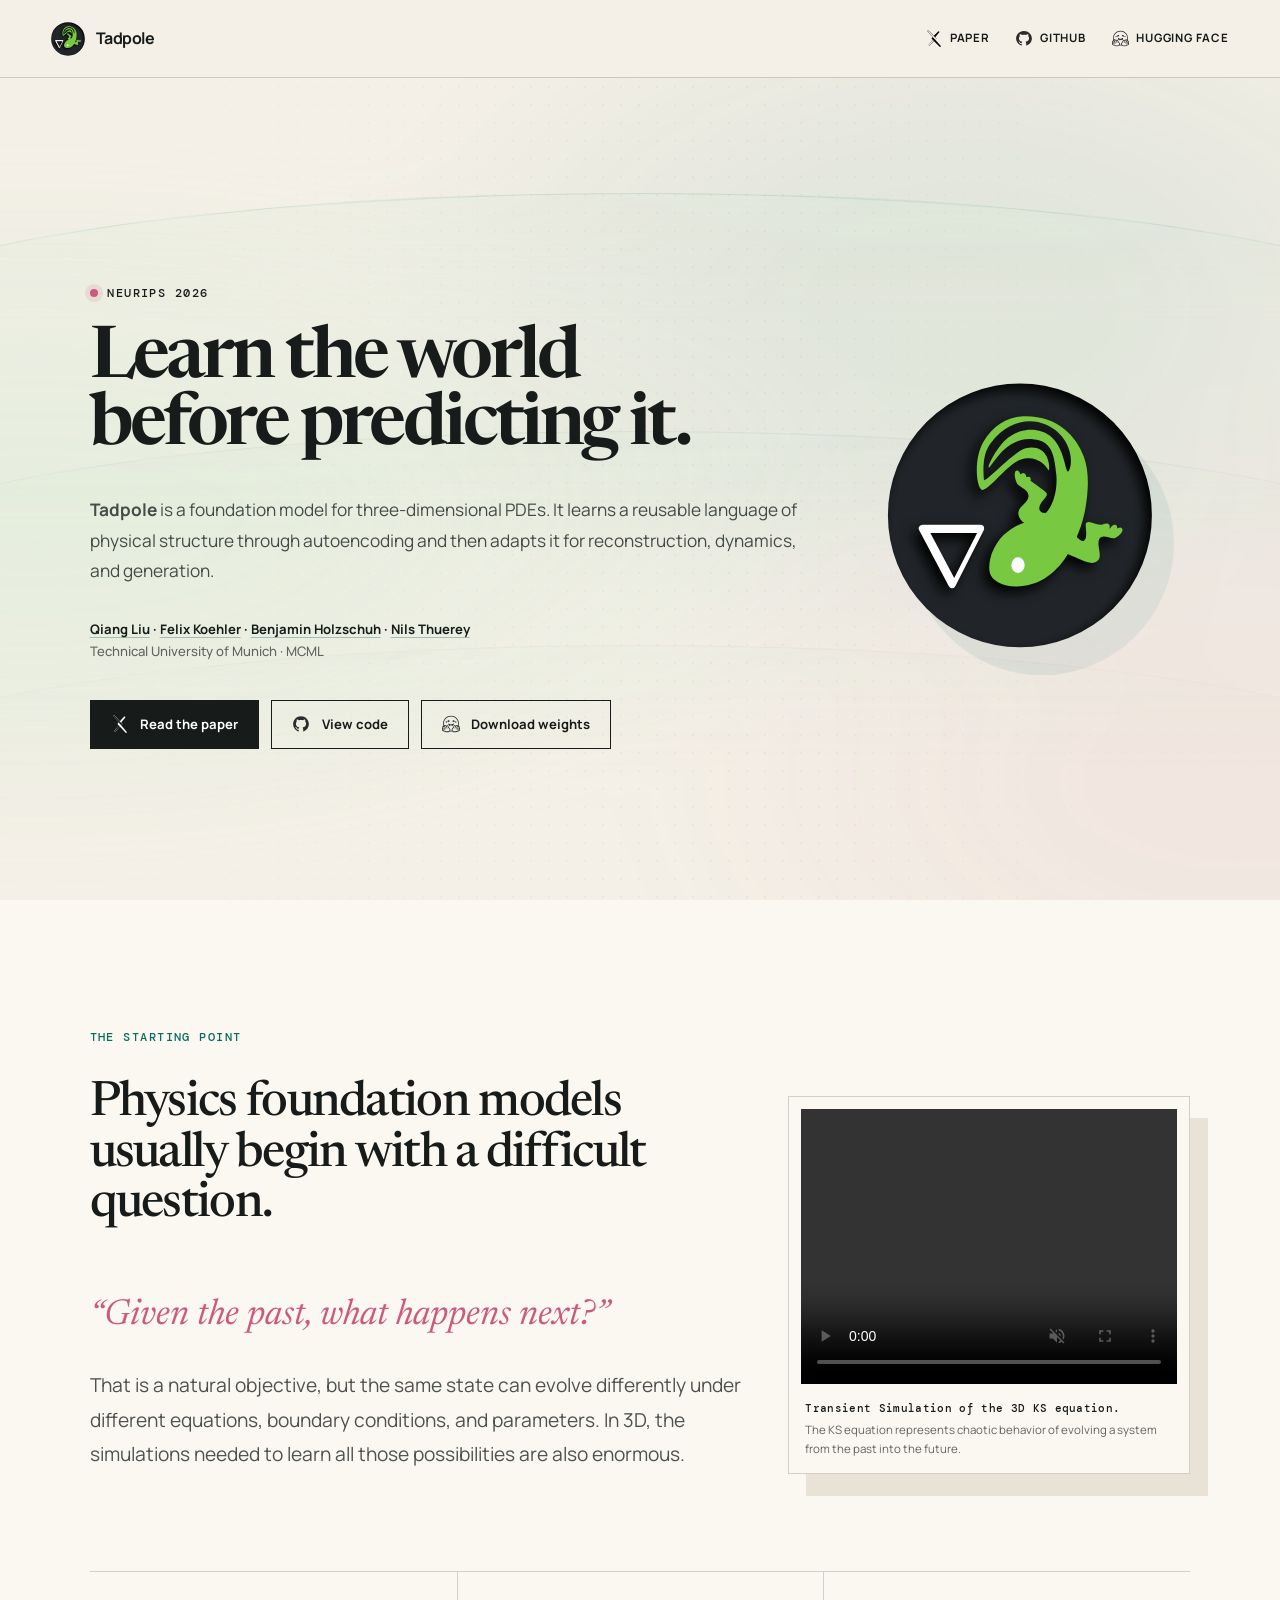
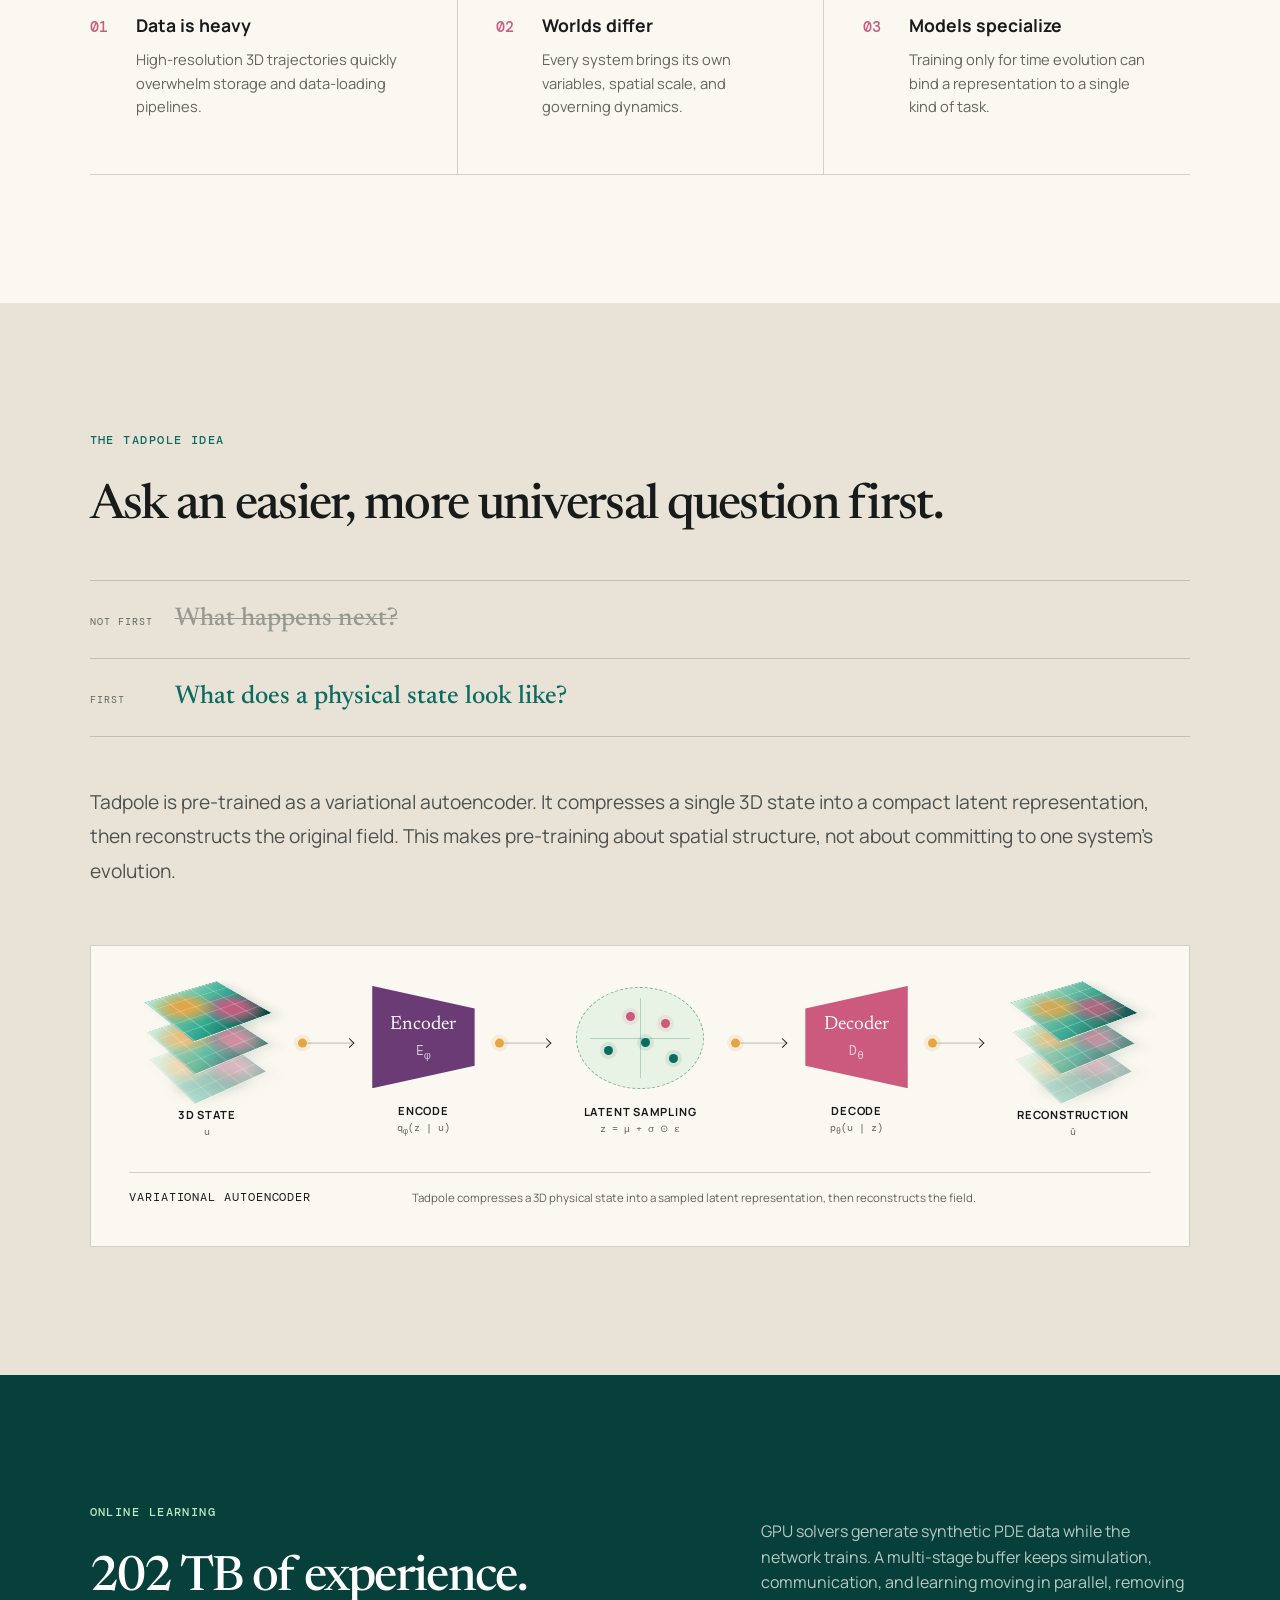
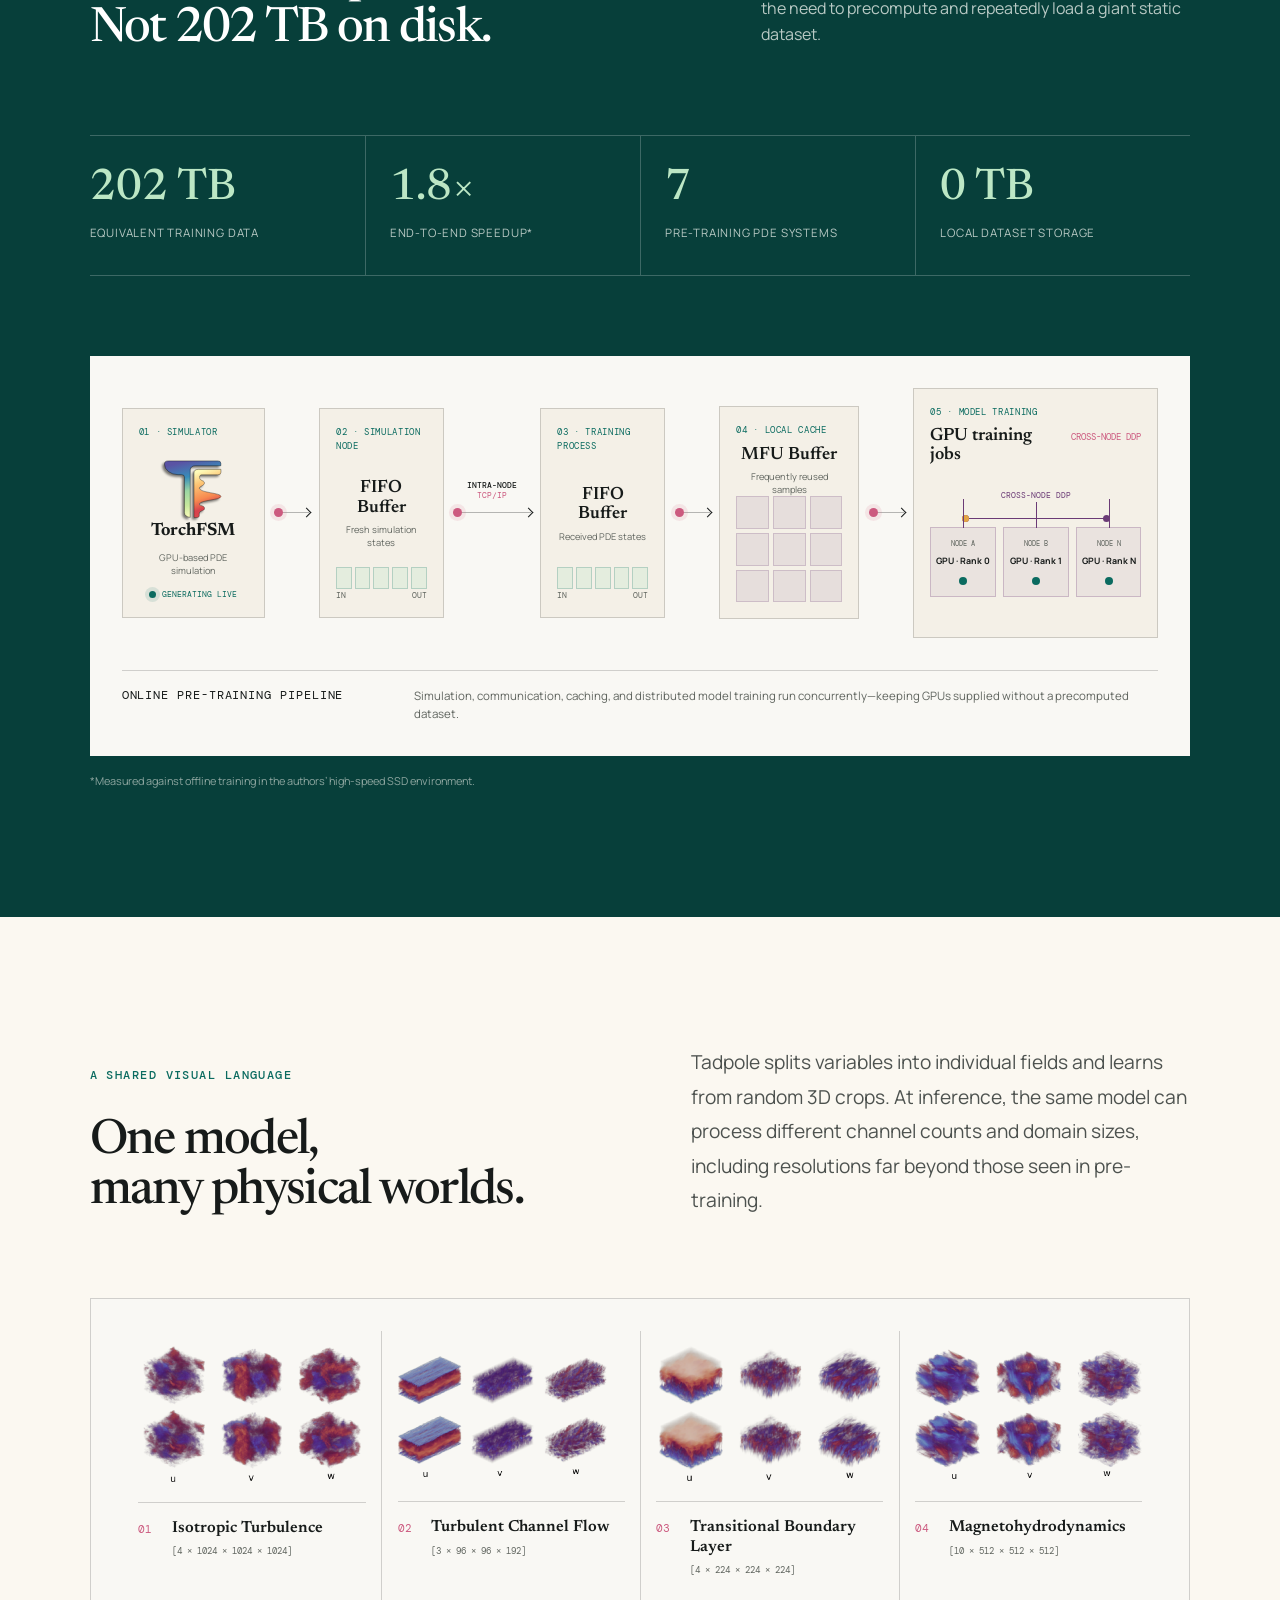
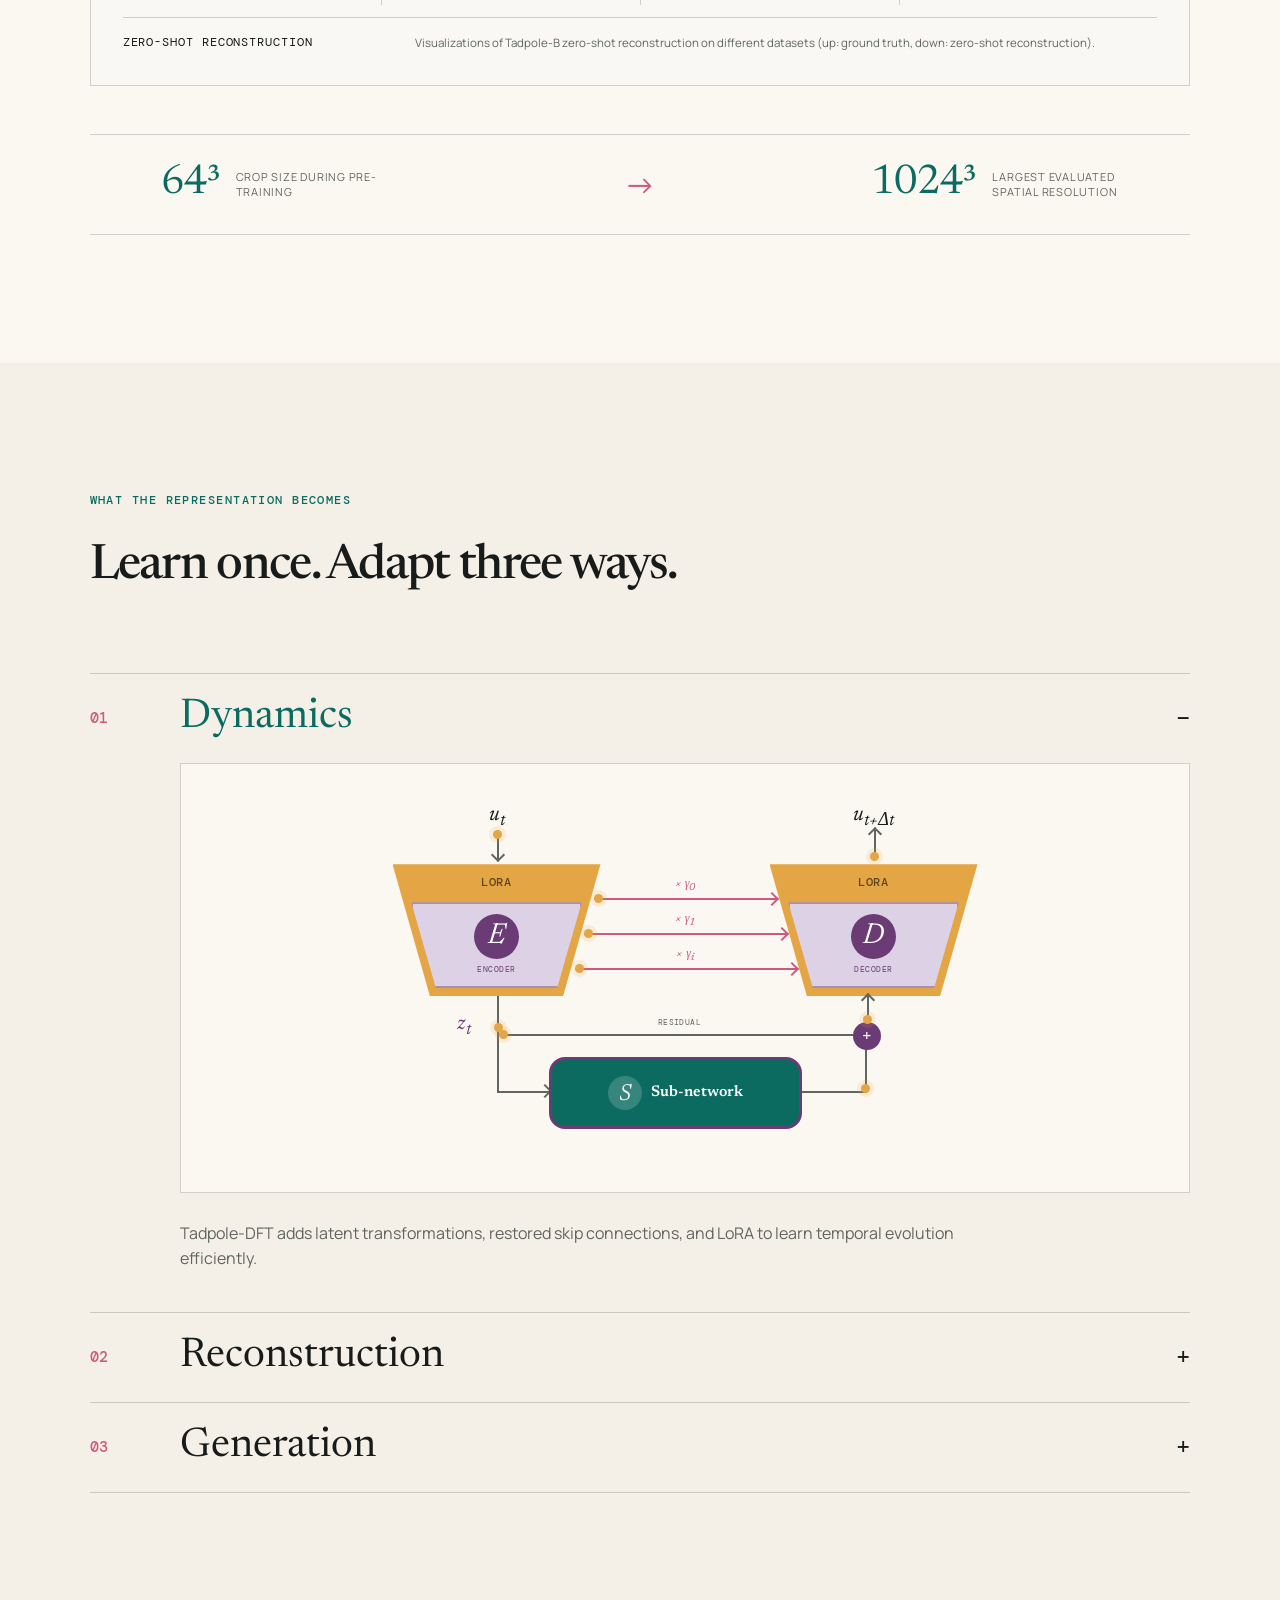
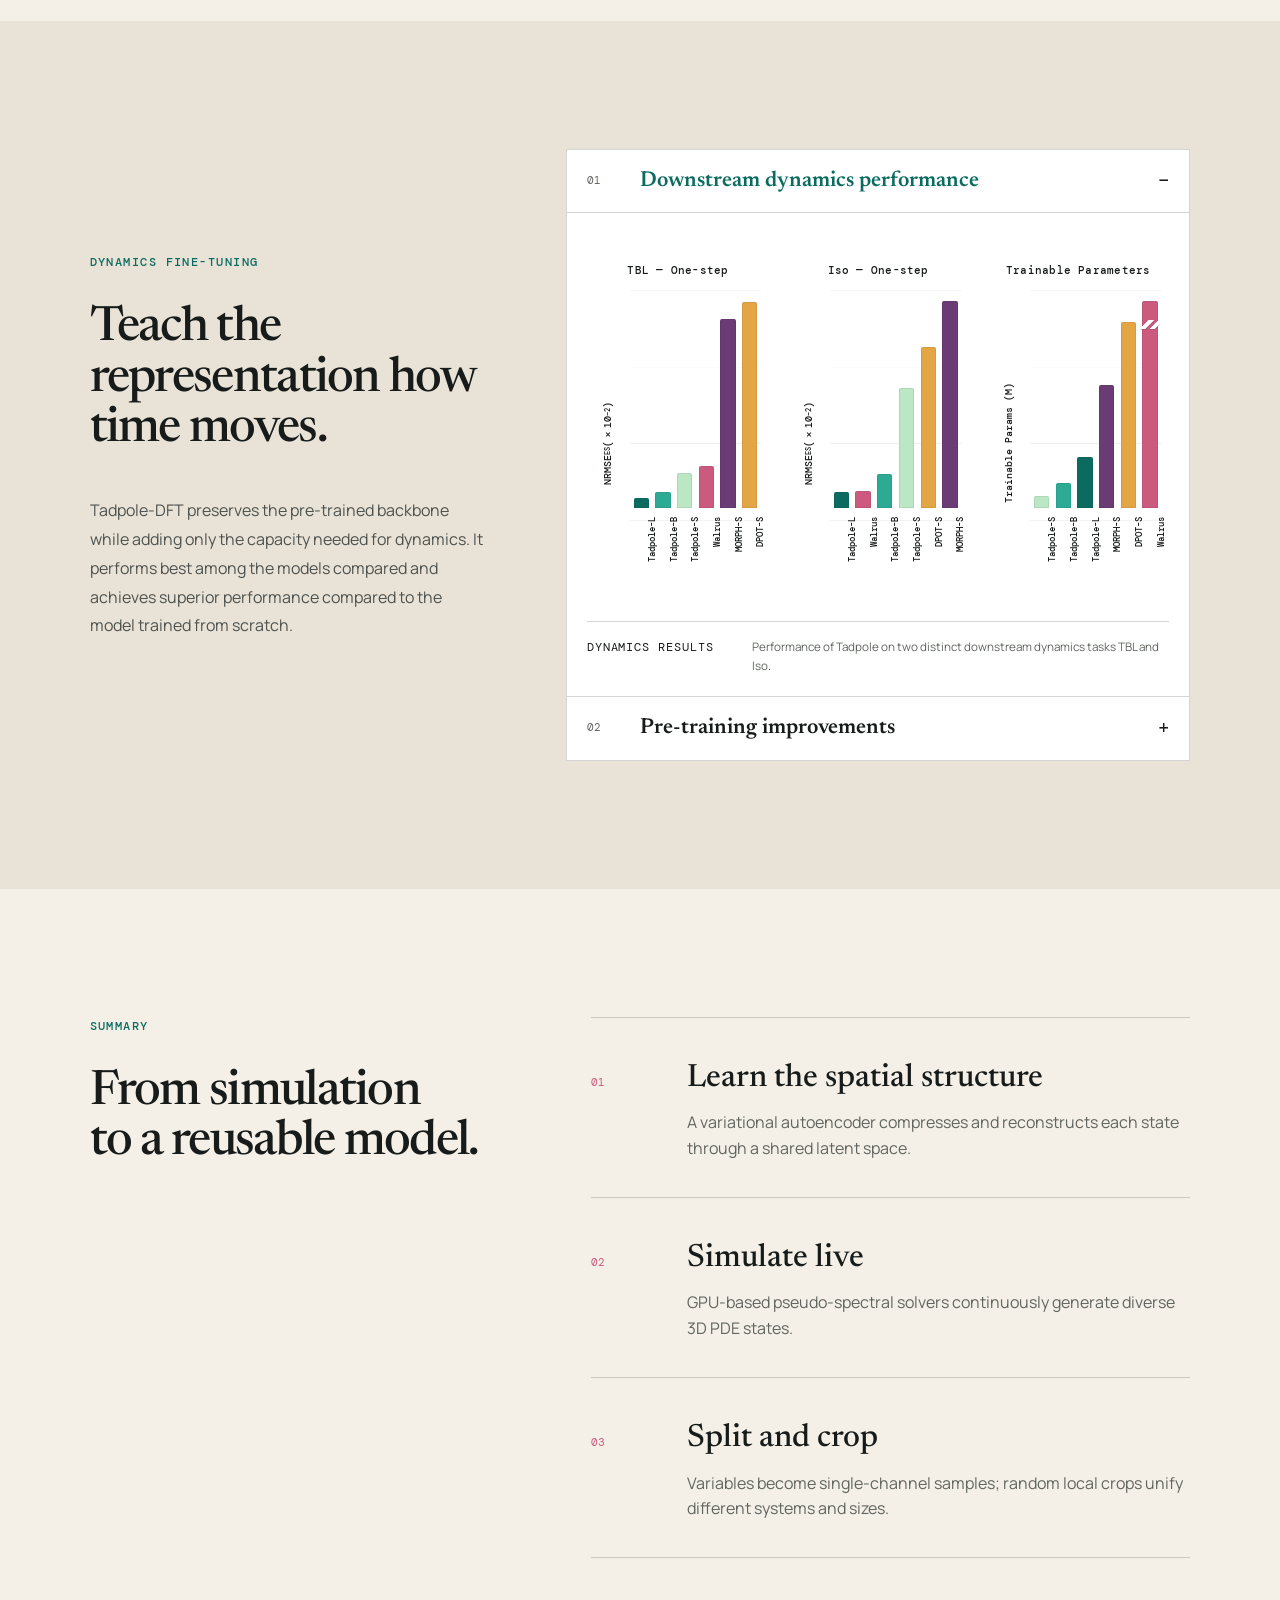
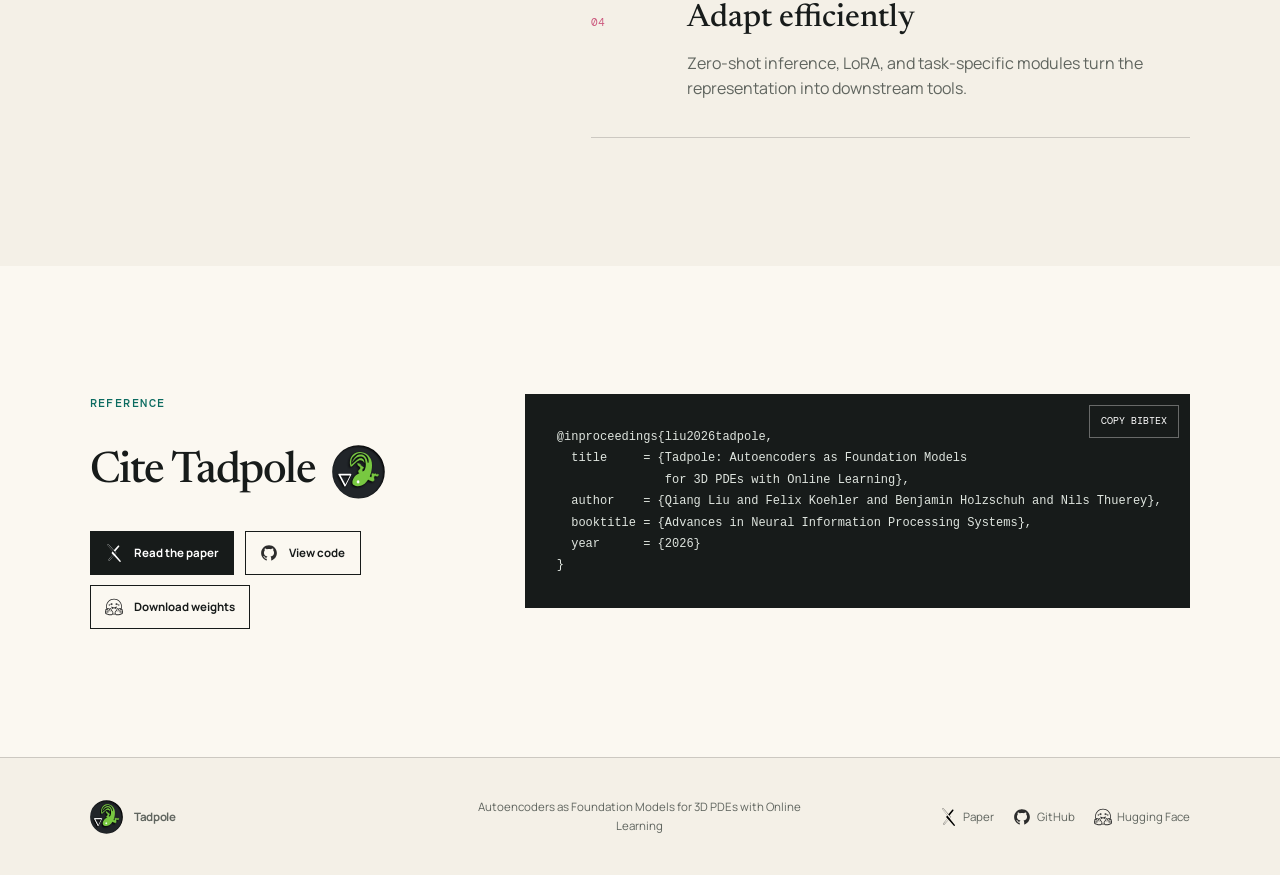
==== commit 74c8b5f2: "refine the webpage" ====
--- a/docs/index.html
+++ b/docs/index.html
@@ -64,8 +64,8 @@
           <h1 id="hero-title">Learn the world<br /><span class="hero-title-line">before predicting it.</span></h1>
           <p class="hero-deck">
             <strong>Tadpole</strong> is a foundation model for three-dimensional PDEs.
-            It learns a reusable language of physical structure through autoencoding—then
-            adapts that language to reconstruction, dynamics, and generation.
+            It learns a reusable language of physical structure through autoencoding and then
+            adapts it for reconstruction, dynamics, and generation.
           </p>
           <p class="authors">
             <a href="https://qiauil.github.io/">Qiang Liu</a> ·
@@ -152,7 +152,7 @@
           <p class="body-large">
             Tadpole is pre-trained as a variational autoencoder. It compresses a single 3D state
             into a compact latent representation, then reconstructs the original field. This makes
-            pre-training about spatial structure—not about committing to one system’s evolution.
+            pre-training about spatial structure, not about committing to one system’s evolution.
           </p>
         </div>
         <figure class="vae-animation" aria-labelledby="vae-animation-caption">
@@ -232,7 +232,7 @@
           </div>
           <p>
             GPU solvers generate synthetic PDE data while the network trains. A multi-stage buffer
-            keeps simulation, communication, and learning moving in parallel—removing the need to
+            keeps simulation, communication, and learning moving in parallel, removing the need to
             precompute and repeatedly load a giant static dataset.
           </p>
         </div>
@@ -324,7 +324,7 @@
           </div>
           <p class="body-large">
             Tadpole splits variables into individual fields and learns from random 3D crops. At inference,
-            the same model can process different channel counts and domain sizes—including resolutions far
+            the same model can process different channel counts and domain sizes, including resolutions far
             beyond those seen in pre-training.
           </p>
         </div>
@@ -389,7 +389,7 @@
           </div>
           <div class="reconstruction-overall-caption" id="reconstruction-overall-caption">
             <span>Zero-shot reconstruction</span>
-            <p>Visualizations of Tadpole-B zero-shot reconstruction on different datasets. Only velocity channels are shown here.</p>
+            <p>Visualizations of Tadpole-B zero-shot reconstruction on different datasets (up: ground truth, down: zero-shot reconstruction).</p>
           </div>
         </div>
         <div class="callout-line">
@@ -513,8 +513,8 @@
           <h2>Teach the representation how time moves.</h2>
           <p class="body-large">
             Tadpole-DFT preserves the pre-trained backbone while adding only the capacity needed for
-            dynamics. It performs best among the compared models on the transitional boundary-layer
-            task and remains among the top methods on isotropic turbulence.
+            dynamics. It performs best among the models compared and achieves superior performance
+            compared to the model trained from scratch.
           </p>
         </div>
         <figure class="paper-figure results-figure benchmark-figure" aria-label="Six bar plots comparing dynamics performance and trainable parameter counts">
@@ -645,7 +645,7 @@
         <ol class="method-steps">
           <li>
             <span>01</span>
-            <div><h3>Learn the manifold</h3><p>A variational autoencoder compresses and reconstructs each state through a shared latent space.</p></div>
+            <div><h3>Learn the spatial structure</h3><p>A variational autoencoder compresses and reconstructs each state through a shared latent space.</p></div>
           </li>
           <li>
             <span>02</span>
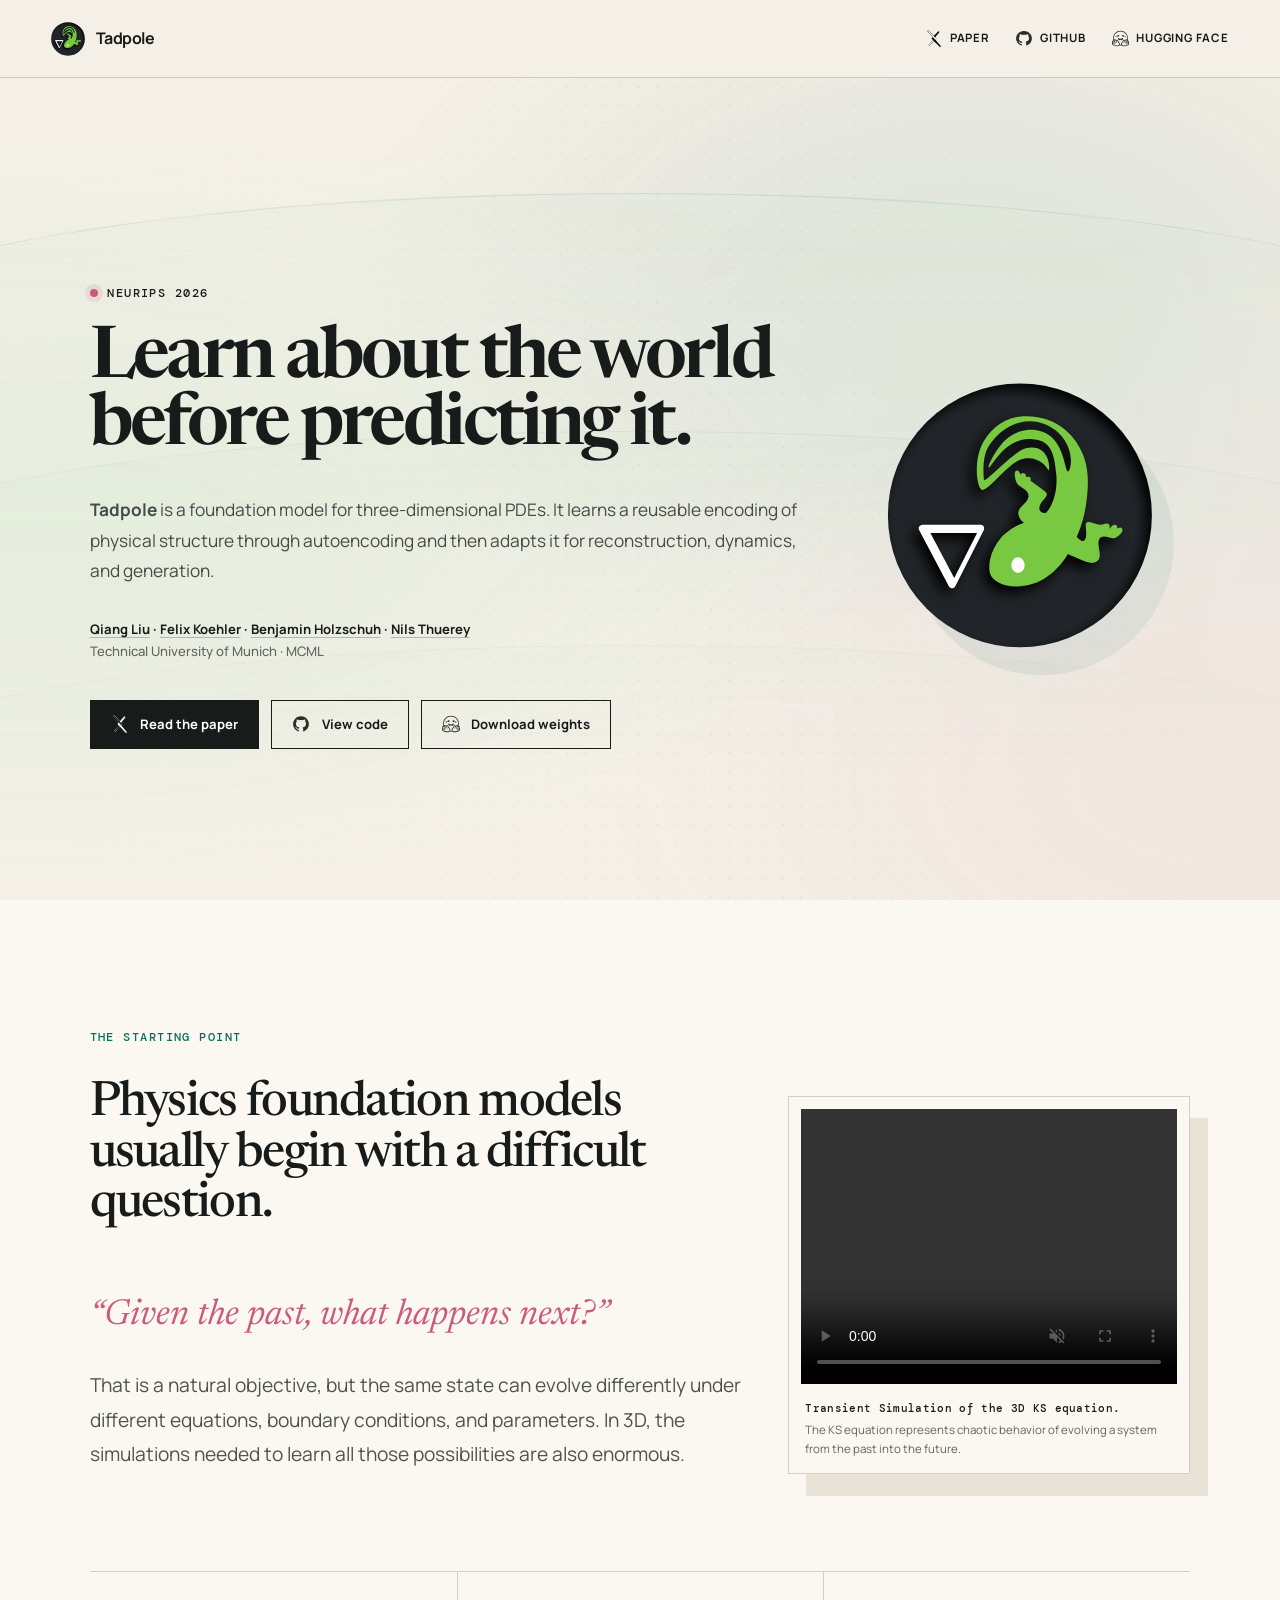
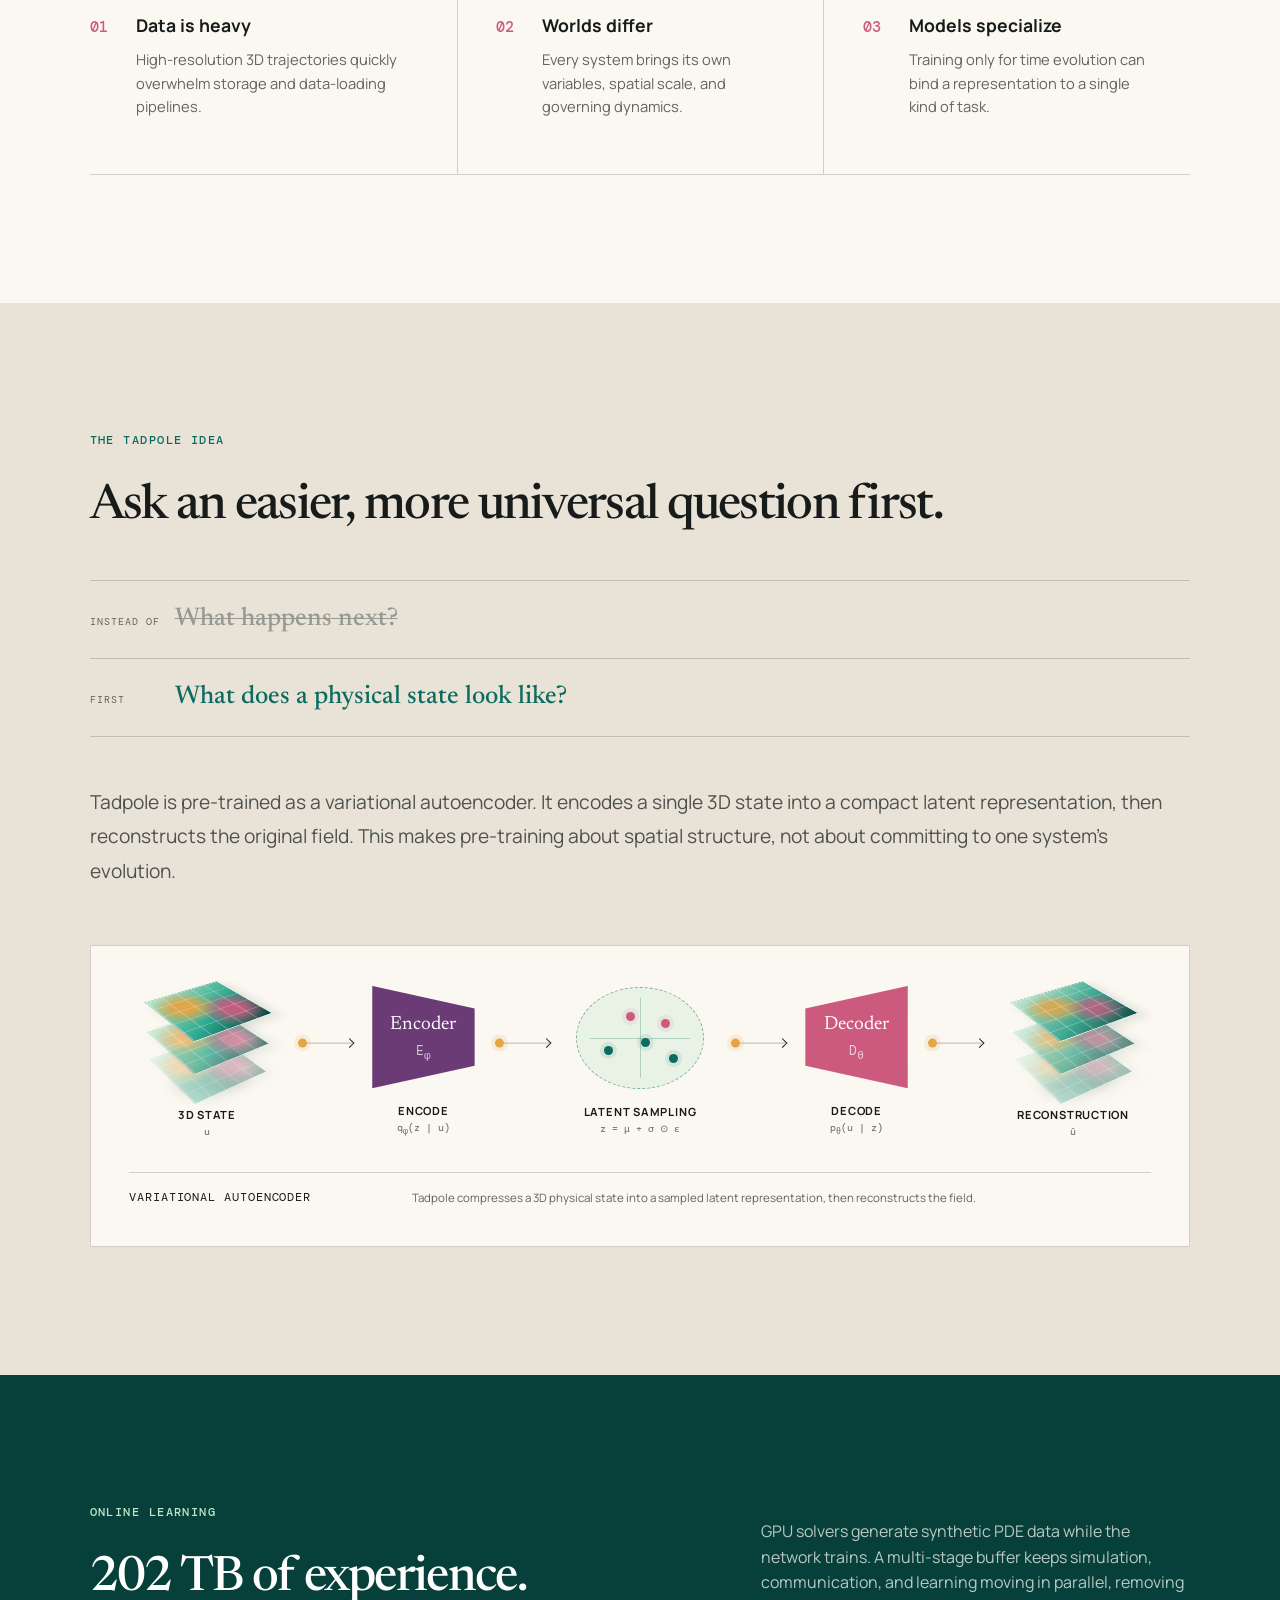
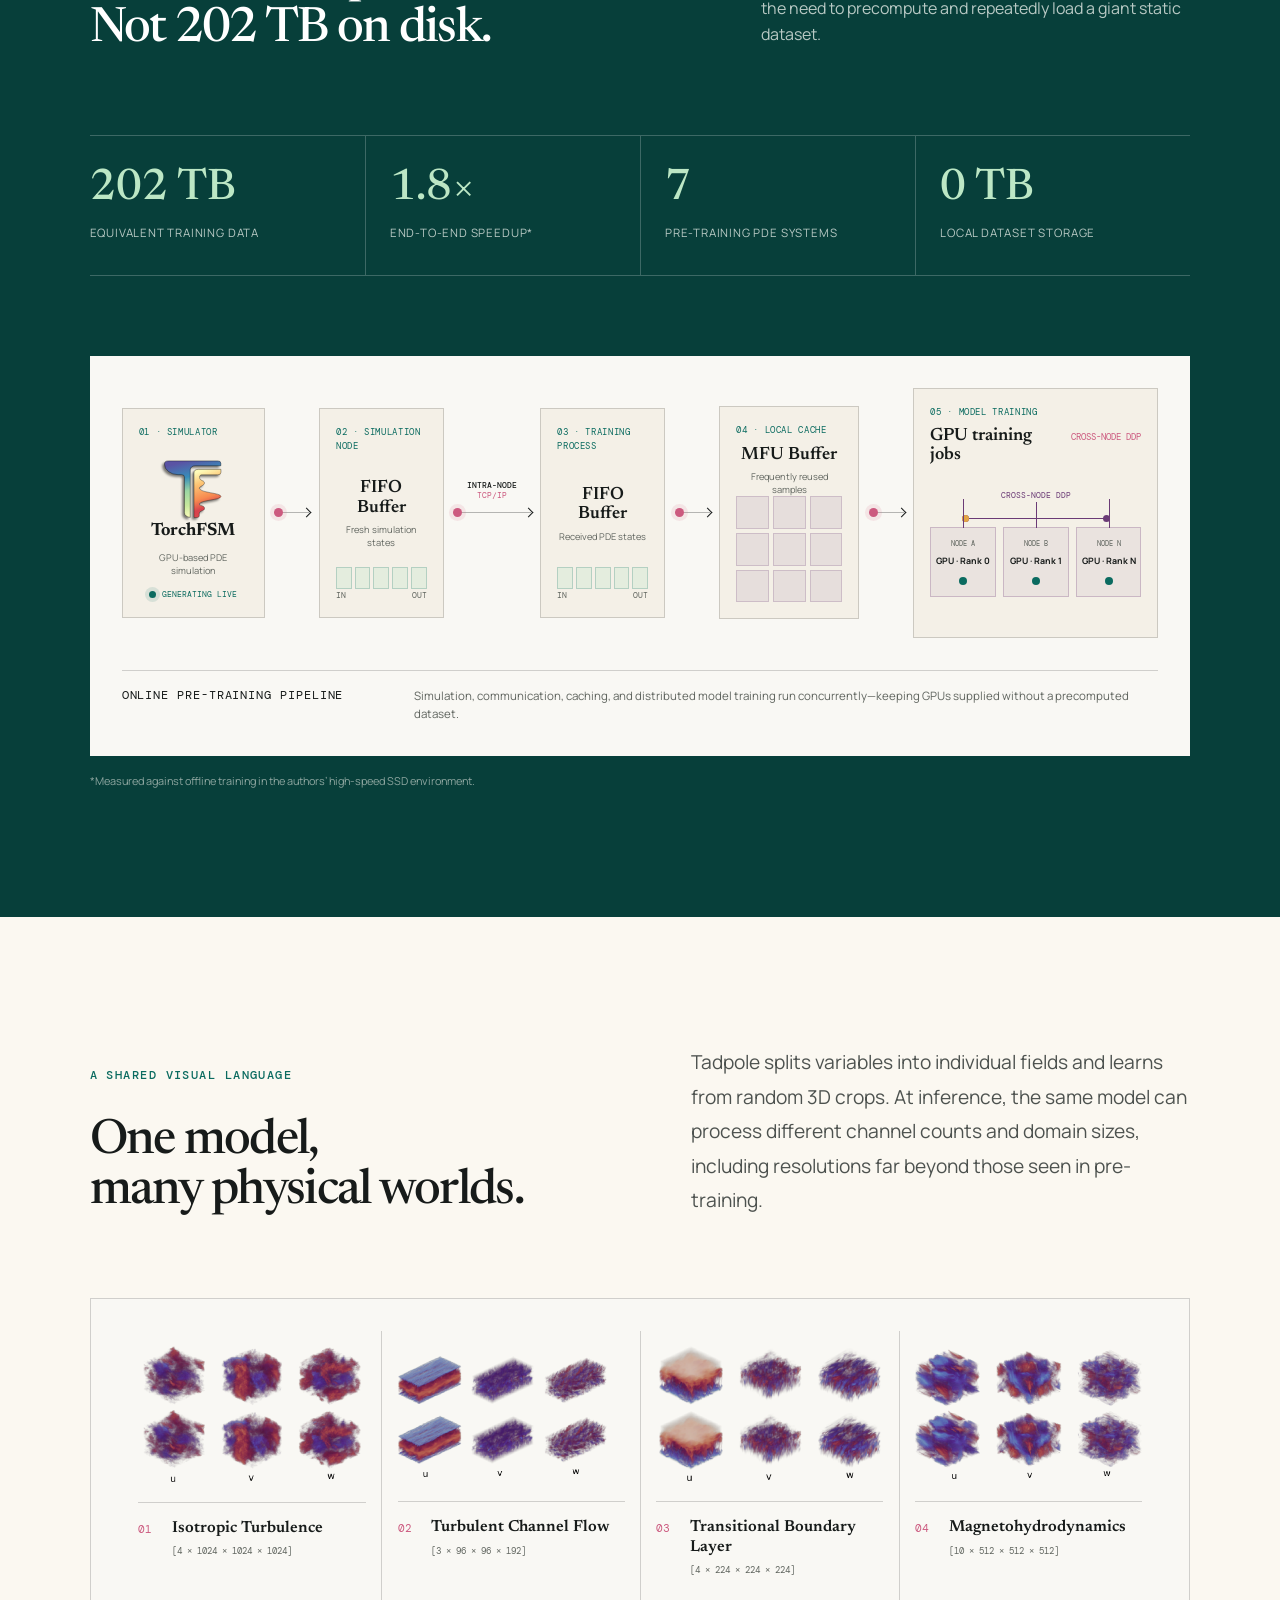
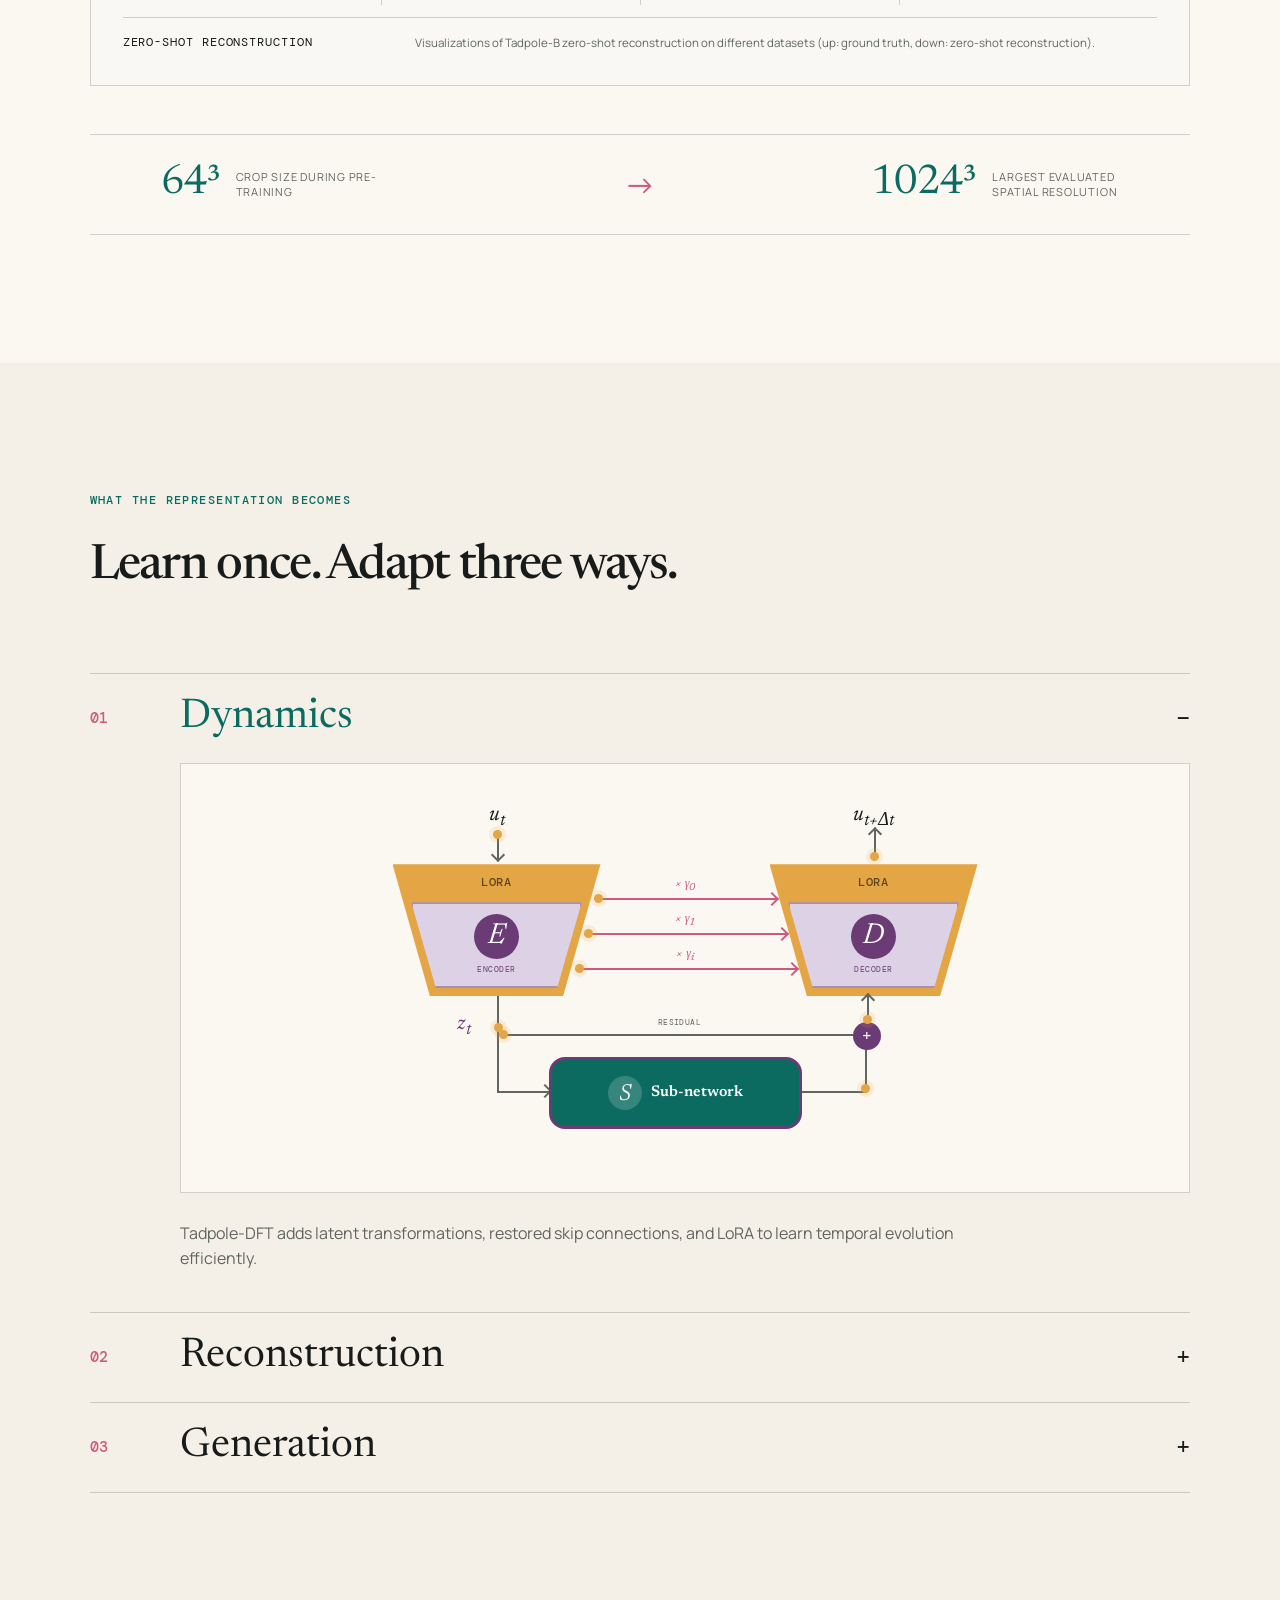
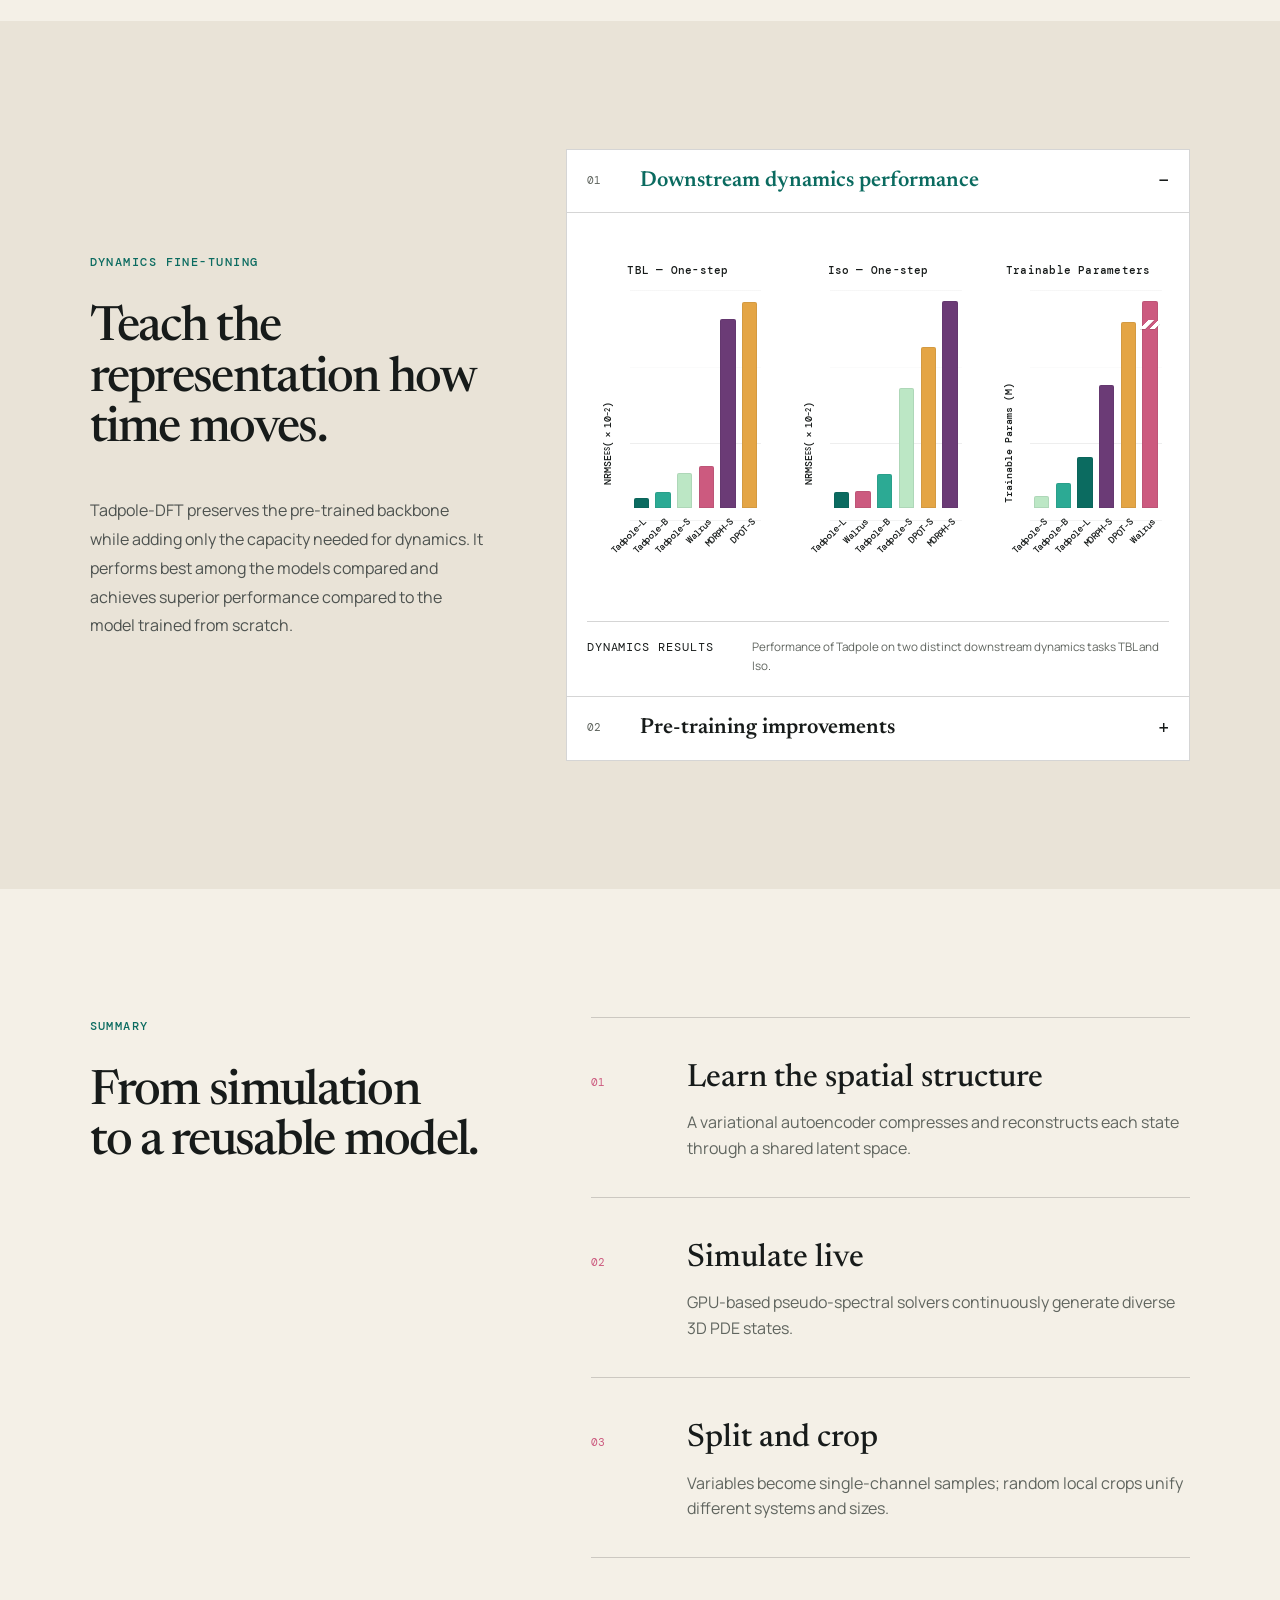
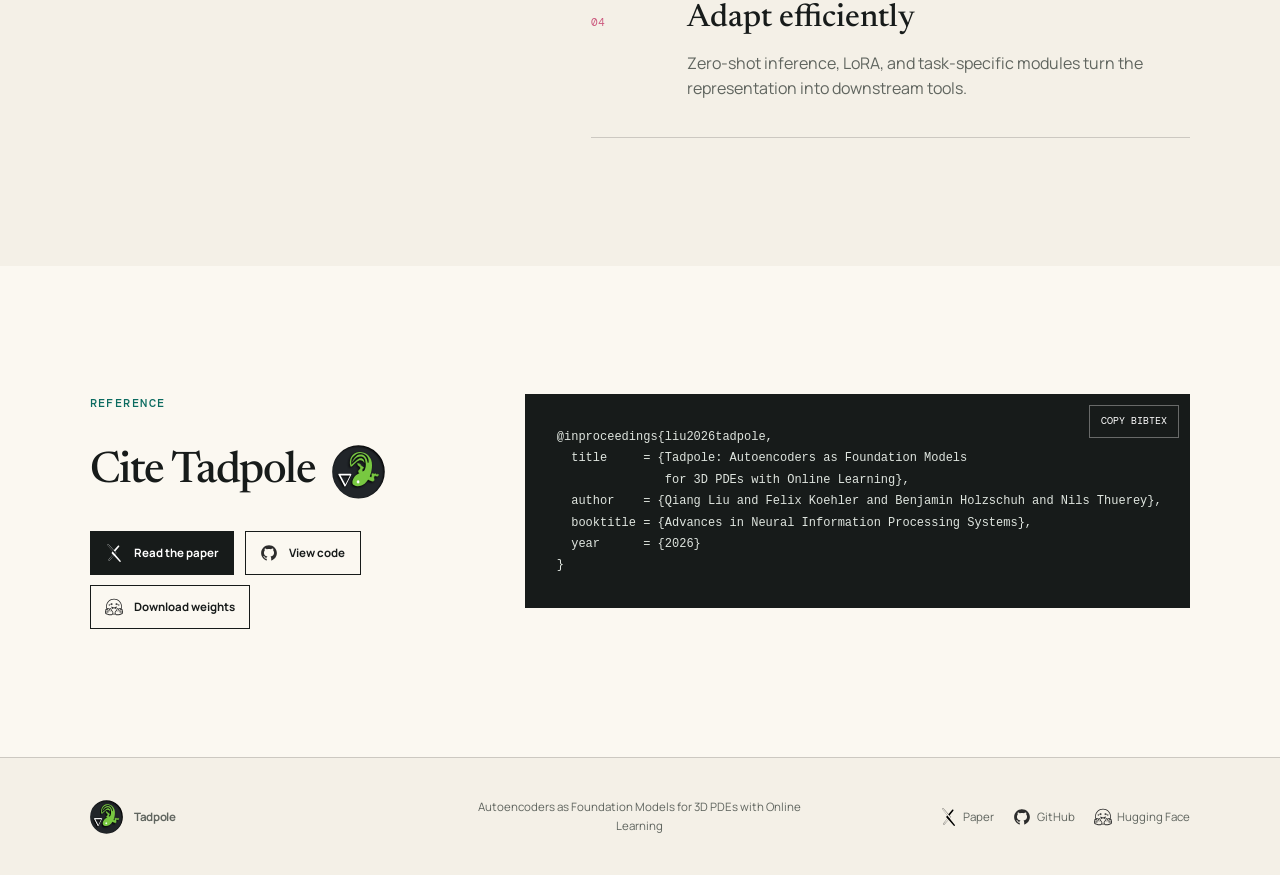
==== commit 4ccfe41f: "update the webpage" ====
--- a/docs/index.html
+++ b/docs/index.html
@@ -23,7 +23,7 @@
       href="https://fonts.googleapis.com/css2?family=DM+Mono:wght@400;500&family=Manrope:wght@400;500;600;700&family=Newsreader:opsz,wght@6..72,500;6..72,600&display=swap"
       rel="stylesheet"
     />
-    <link rel="stylesheet" href="styles.css?v=20261026-14" />
+    <link rel="stylesheet" href="styles.css?v=20261028-16" />
   </head>
   <body>
     <div class="page-loader" aria-hidden="true">
@@ -61,10 +61,10 @@
         </div>
         <div class="hero-copy">
           <div class="eyebrow"><span class="dot"></span> NeurIPS 2026</div>
-          <h1 id="hero-title">Learn the world<br /><span class="hero-title-line">before predicting it.</span></h1>
+          <h1 id="hero-title">Learn about the world<br /><span class="hero-title-line">before predicting it.</span></h1>
           <p class="hero-deck">
             <strong>Tadpole</strong> is a foundation model for three-dimensional PDEs.
-            It learns a reusable language of physical structure through autoencoding and then
+            It learns a reusable encoding of physical structure through autoencoding and then
             adapts it for reconstruction, dynamics, and generation.
           </p>
           <p class="authors">
@@ -146,11 +146,11 @@
           <p class="section-kicker">The Tadpole idea</p>
           <h2>Ask an easier, more universal question first.</h2>
           <div class="question-swap">
-            <div class="question old"><span>Not first</span><s>What happens next?</s></div>
+            <div class="question old"><span>Instead of</span><s>What happens next?</s></div>
             <div class="question new"><span>First</span><strong>What does a physical state look like?</strong></div>
           </div>
           <p class="body-large">
-            Tadpole is pre-trained as a variational autoencoder. It compresses a single 3D state
+            Tadpole is pre-trained as a variational autoencoder. It encodes a single 3D state
             into a compact latent representation, then reconstructs the original field. This makes
             pre-training about spatial structure, not about committing to one system’s evolution.
           </p>
--- a/docs/styles.css
+++ b/docs/styles.css
@@ -481,7 +481,7 @@
 .bar { --bar-color: var(--teal); position: relative; flex: 1 1 0; max-width: 32px; height: var(--bar-height); min-height: 3px; outline: 0; background: var(--bar-color); border-radius: 2px 2px 0 0; box-shadow: inset 0 0 0 1px rgba(23,27,26,.08); transition: filter .16s ease, transform .16s ease, box-shadow .16s ease; }
 .bar > span { position: absolute; top: calc(100% + .48rem); left: 50%; width: 4rem; transform: translateX(-50%); color: var(--ink); font-family: var(--mono); font-size: clamp(.59rem, .68vw, .67rem); font-weight: 500; line-height: 1.18; text-align: center; overflow-wrap: anywhere; }
 .benchmark-group-primary .bar-area { height: clamp(250px, 24vw, 310px); padding-bottom: 5.6rem; }
-.benchmark-group-primary .bar > span { top: calc(100% + .55rem); right: calc(50% - .35rem); left: auto; width: auto; transform: rotate(-90deg); transform-origin: top right; white-space: nowrap; overflow-wrap: normal; }
+.benchmark-group .bar > span { top: calc(100% + .55rem); right: 50%; left: auto; width: auto; transform: rotate(-45deg); transform-origin: top right; color: var(--ink); text-align: right; white-space: nowrap; overflow-wrap: normal; }
 .bar::after { content: attr(data-method) "\A" attr(data-value); position: absolute; z-index: 12; left: 50%; bottom: calc(100% + 8px); padding: .4rem .55rem; visibility: hidden; opacity: 0; transform: translate(-50%, 4px); color: white; background: var(--ink); box-shadow: 0 6px 16px rgba(23,27,26,.2); font-family: var(--mono); font-size: .65rem; line-height: 1.45; text-align: center; white-space: pre; pointer-events: none; transition: opacity .14s ease, transform .14s ease, visibility .14s; }
 .bar:hover, .bar:focus-visible { z-index: 10; filter: saturate(1.15) brightness(.95); transform: translateY(-2px); box-shadow: inset 0 0 0 1px rgba(23,27,26,.18), 0 5px 10px rgba(23,27,26,.13); }
 .bar:hover::after, .bar:focus-visible::after { visibility: visible; opacity: 1; transform: translate(-50%, 0); }
